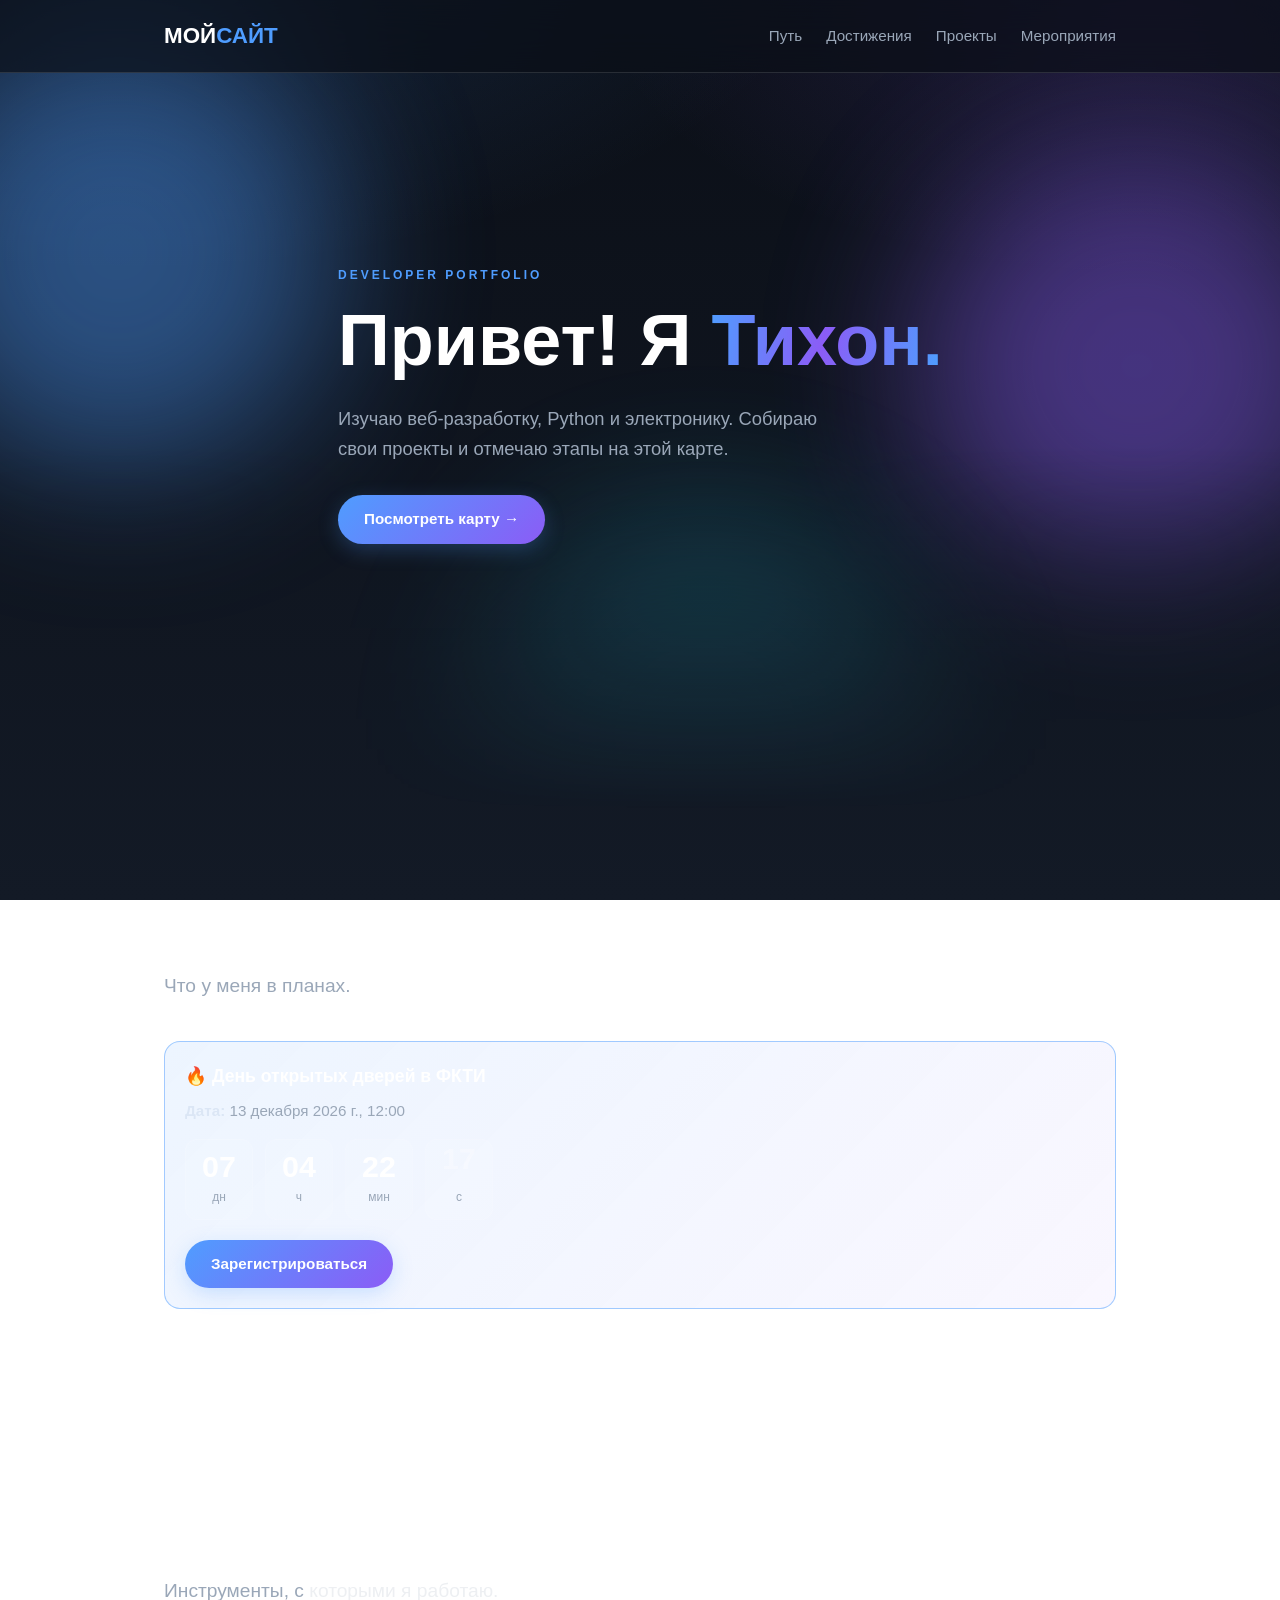
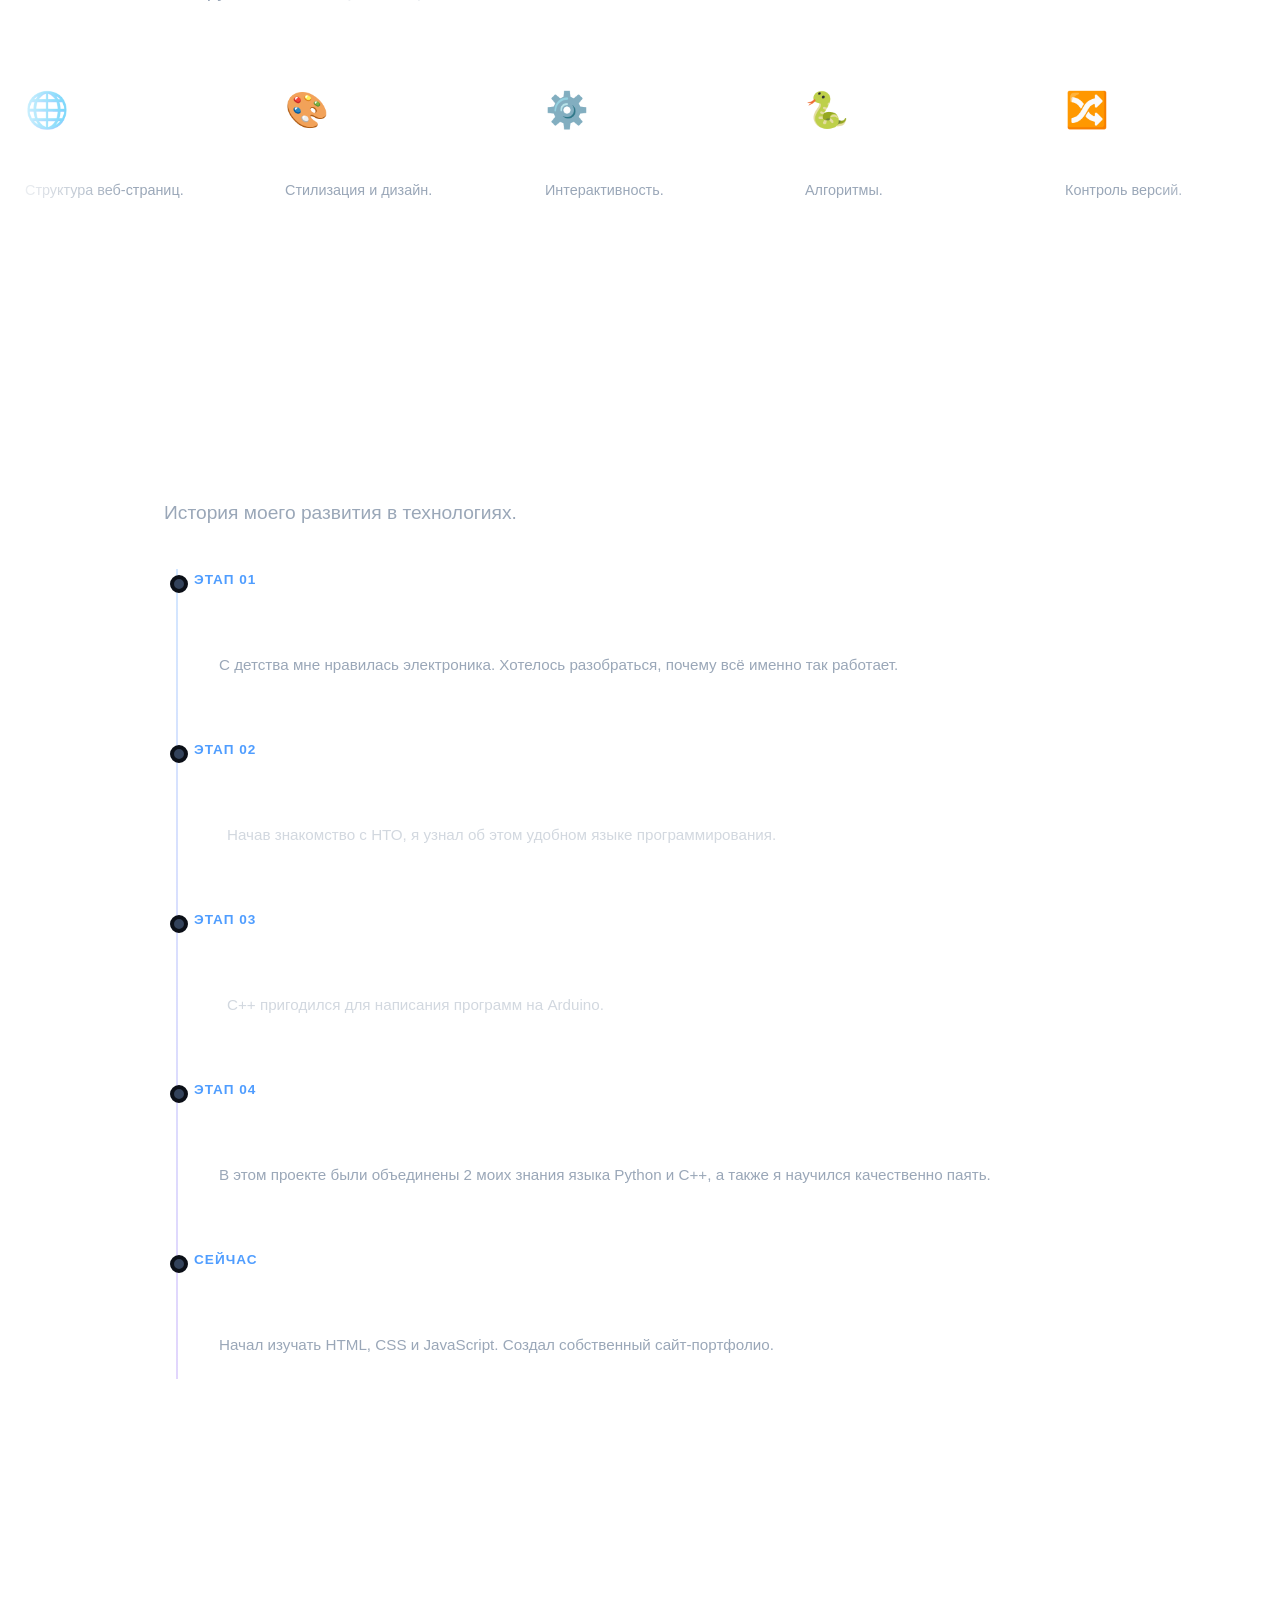
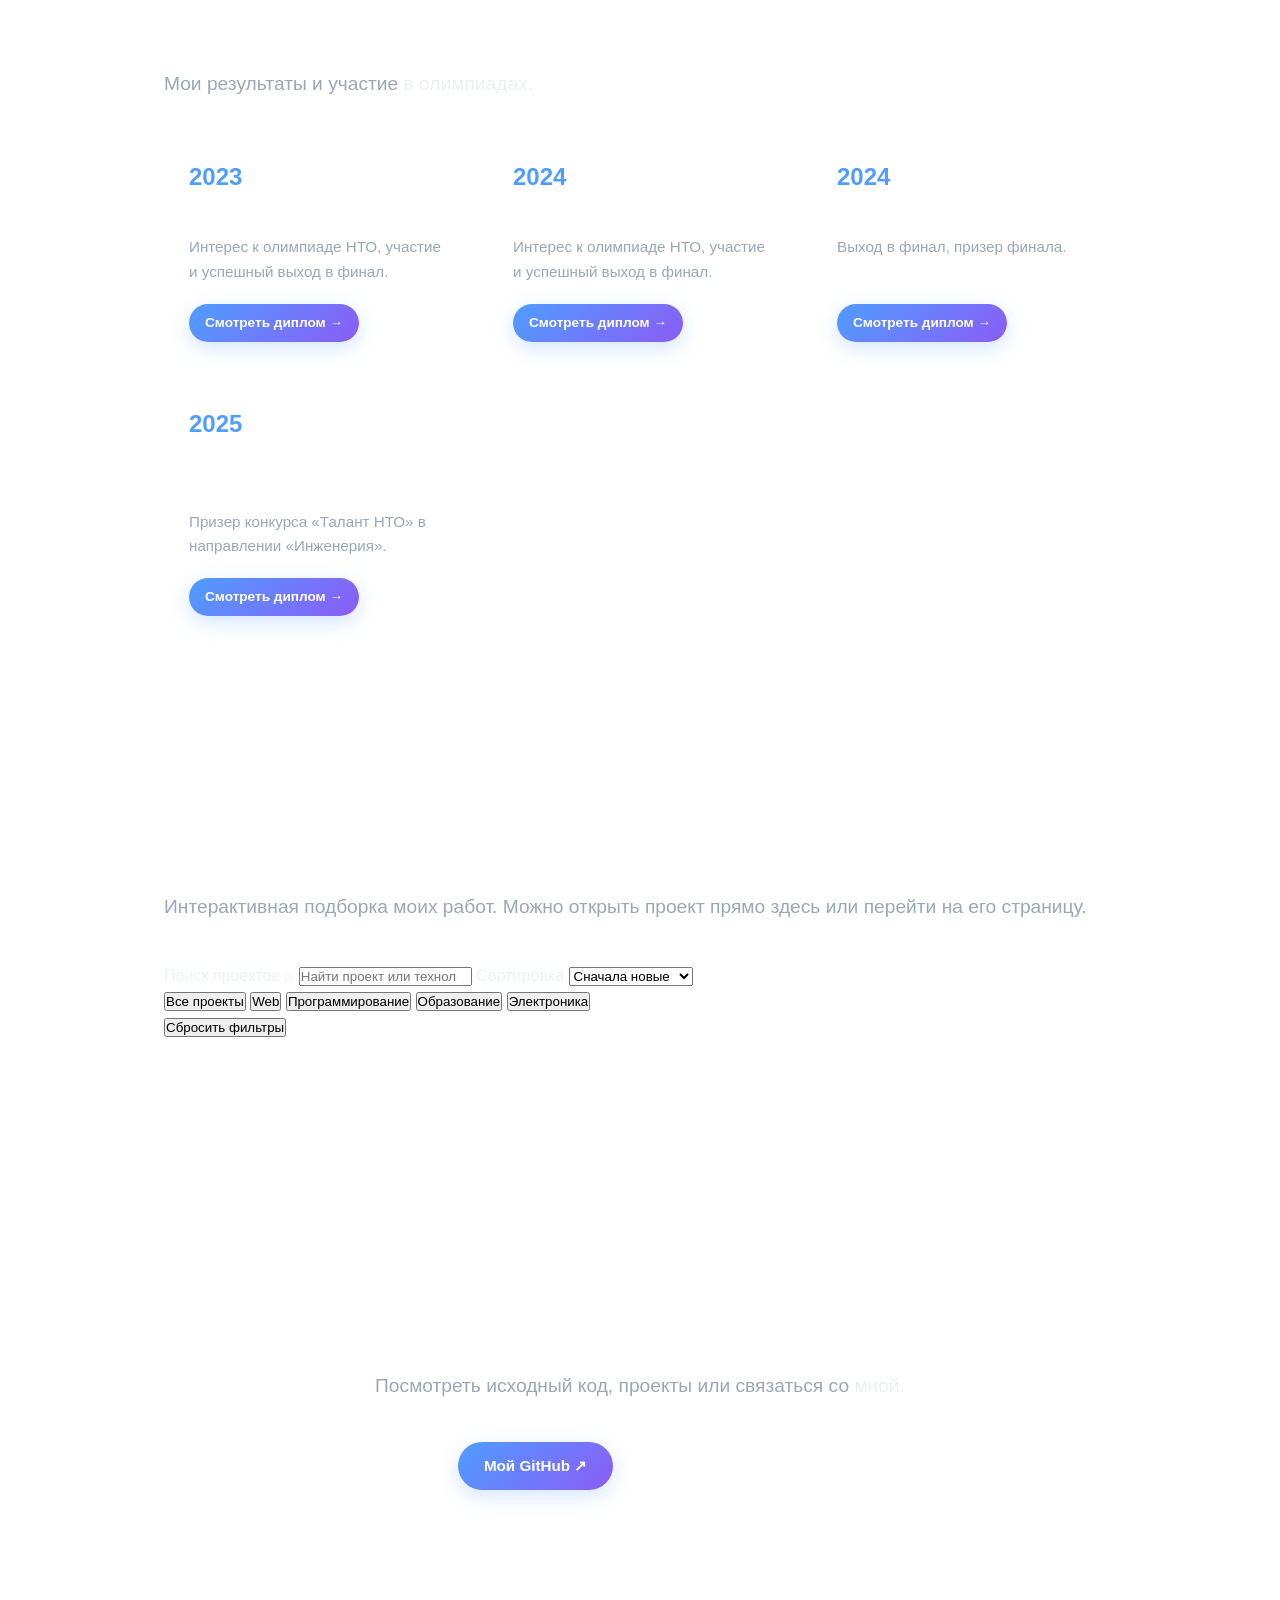
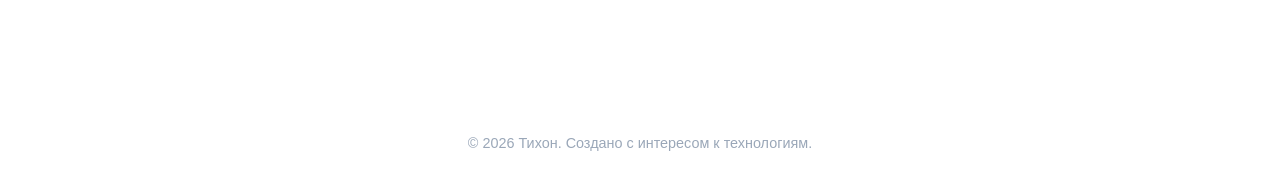
==== index.html @ a3bdc770 "Add searchable live project portfolio" ====
<!DOCTYPE html>
<html lang="ru">
<head>
  <meta charset="UTF-8">
  <meta name="viewport" content="width=device-width, initial-scale=1.0">
  <title>Тихон — Портфолио</title>
  <meta name="description" content="Изучаю веб-разработку, Python и электронику. Проекты, достижения на НТО и ближайшие события.">
  <meta name="theme-color" content="#0b0f17">
  <meta property="og:type" content="website">
  <meta property="og:locale" content="ru_RU">
  <meta property="og:title" content="Тихон — Портфолио">
  <meta property="og:description" content="Веб-разработка, Python и электроника. Проекты, достижения на НТО и ближайшие события.">
  <meta property="og:url" content="https://tihonbest.github.io/">
  <meta property="og:image" content="https://tihonbest.github.io/images/og.png">
  <meta property="og:image:width" content="1200">
  <meta property="og:image:height" content="630">
  <meta name="twitter:card" content="summary_large_image">
  <link rel="stylesheet" href="style.css">
  <link rel="stylesheet" href="fx.css">
</head>
<body>

  <div class="progress" id="progress"></div>

  <header>
    <nav>
      <div class="logo">МОЙ<span>САЙТ</span></div>
      <div class="nav-links">
        <a href="#map">Путь</a>
        <a href="#achievements">Достижения</a>
        <a href="#projects">Проекты</a>
        <a href="events.html">Мероприятия</a>
      </div>
    </nav>
  </header>

  <main>
    <!-- ГЕРОЙ -->
    <section class="hero">
      <div class="container">
        <div class="hero-content reveal">
          <div class="hero-label">Developer Portfolio</div>
          <h1>Привет! Я <span>Тихон.</span></h1>
          <p>Изучаю веб-разработку, Python и электронику. Собираю свои проекты и отмечаю этапы на этой карте.</p>
          <a href="#map" class="btn">Посмотреть карту →</a>
        </div>
      </div>
    </section>

    <!-- БЛИЖАЙШЕЕ СОБЫТИЕ (карточку и отсчёт рисуют script.js и fx.js) -->
    <section id="next-event">
      <div class="container">
        <h2 class="section-title reveal">Ближайшее событие</h2>
        <p class="section-desc reveal">Что у меня в планах.</p>
        <div id="next-event-container"></div>
      </div>
    </section>

    <section id="skills">
      <div class="container">
        <h2 class="section-title reveal">Мои технологии</h2>
        <p class="section-desc reveal">Инструменты, с которыми я работаю.</p>
      </div>

      <!-- Обертка для бегущей строки (на всю ширину экрана) -->
      <div class="marquee">
        <div class="marquee-track" id="skills-track">
          
          <!-- Первый набор карточек -->
          <div class="skill glass">
            <div class="skill-icon">🌐</div>
            <h3>HTML</h3>
            <p>Структура веб-страниц.</p>
          </div>
          <div class="skill glass">
            <div class="skill-icon">🎨</div>
            <h3>CSS</h3>
            <p>Стилизация и дизайн.</p>
          </div>
          <div class="skill glass">
            <div class="skill-icon">⚙️</div>
            <h3>JavaScript</h3>
            <p>Интерактивность.</p>
          </div>
          <div class="skill glass">
            <div class="skill-icon">🐍</div>
            <h3>Python</h3>
            <p>Алгоритмы.</p>
          </div>
          <div class="skill glass">
            <div class="skill-icon">🔀</div>
            <h3>Git</h3>
            <p>Контроль версий.</p>
          </div>
          <div class="skill glass">
            <div class="skill-icon">🐙</div>
            <h3>GitHub</h3>
            <p>Хранение проектов.</p>
          </div>
          <div class="skill glass">
            <div class="skill-icon">💻</div>
            <h3>VS Code</h3>
            <p>Среда разработки.</p>
          </div>
          <div class="skill glass">
            <div class="skill-icon">➕</div>
            <h3>С++</h3>
            <p>Микроконтроллеры.</p>
          </div>
        </div>
      </div>
    </section>

    <!-- КАРТА ПУТИ -->
    <section id="map">
      <div class="container">
        <h2 class="section-title reveal">Мой путь</h2>
        <p class="section-desc reveal">История моего развития в технологиях.</p>
        
        <div class="map reveal">
          <div class="map-item">
            <div class="map-dot"></div>
            <div class="map-date">ЭТАП 01</div>
            <div class="map-card glass">
              <h3>Первые шаги</h3>
              <p>С детства мне нравилась электроника. Хотелось разобраться, почему всё именно так работает.</p>
            </div>
          </div>

          <div class="map-item">
            <div class="map-dot"></div>
            <div class="map-date">ЭТАП 02</div>
            <div class="map-card glass">
              <h3>Изучение Python</h3>
              <p>Начав знакомство с НТО, я узнал об этом удобном языке программирования.</p>
            </div>
          </div>

          <div class="map-item">
            <div class="map-dot"></div>
            <div class="map-date">ЭТАП 03</div>
            <div class="map-card glass">
              <h3>Изучение C++</h3>
              <p>C++ пригодился для написания программ на Arduino.</p>
            </div>
          </div>

          <div class="map-item">
            <div class="map-dot"></div>
            <div class="map-date">ЭТАП 04</div>
            <div class="map-card glass">
              <h3>Создание и защита проекта "Цифровые песочные часы"</h3>
              <p>В этом проекте были объединены 2 моих знания языка Python и C++, а также я научился качественно паять.</p>
            </div>
          </div>

          <div class="map-item">
            <div class="map-dot"></div>
            <div class="map-date">СЕЙЧАС</div>
            <div class="map-card glass">
              <h3>Веб-разработка</h3>
              <p>Начал изучать HTML, CSS и JavaScript. Создал собственный сайт-портфолио.</p>
            </div>
          </div>
        </div>
      </div>
    </section>

    <!-- ДОСТИЖЕНИЯ -->
    <section id="achievements">
      <div class="container">
        <h2 class="section-title reveal">Достижения</h2>
        <p class="section-desc reveal">Мои результаты и участие в олимпиадах.</p>
        
        <div class="achievements-grid">
          
          <div class="achievement glass reveal">
            <div class="achievement-year">2023</div>
            <h3>Финал НТО</h3>
            <p>Интерес к олимпиаде НТО, участие и успешный выход в финал.</p>
            <a href="https://diploma.kruzhok.org/s3/talent-diploma-service/828c6883-40e5-4785-ac0e-67e0f7fb6890/bcf54a48-ae92-44c7-b9da-87bfb1a072ff.pdf" target="_blank" class="btn">Смотреть диплом →</a>
          </div>

          <div class="achievement glass reveal">
            <div class="achievement-year">2024</div>
            <h3>Финал НТО</h3>
            <p>Интерес к олимпиаде НТО, участие и успешный выход в финал.</p>
            <a href="https://diploma.kruzhok.org/s3/talent-diploma-service/207912ef-6c63-46c0-b9ad-2615f9b2b4b6/c035bbc4-be9c-4f96-a35c-51ac369cb706.pdf" target="_blank" class="btn">Смотреть диплом →</a>
          </div>

          <div class="achievement glass reveal">
            <div class="achievement-year">2024</div>
            <h3>Призер финала</h3>
            <p>Выход в финал, призер финала.</p>
            <a href="https://diploma.kruzhok.org/s3/talent-diploma-service/666c7465-414a-4f74-902a-39b24e71e6e0/08bd9738-e6d1-416c-babe-5efc76679fee.pdf" target="_blank" class="btn">Смотреть диплом →</a>
          </div>

          <div class="achievement glass reveal">
            <div class="achievement-year">2025</div>
            <h3>Конкурс Талант НТО Инженерия</h3>
            <p>Призер конкурса «Талант НТО» в направлении «Инженерия».</p>
            <a href="https://diploma.kruzhok.org/s3/talent-diploma-service/8d052f61-a1f5-45df-8dbd-9b9fffcd268d/34be9bd5-dc40-4397-aac5-ebffe7afd396.pdf" target="_blank" class="btn">Смотреть диплом →</a>
          </div>

        </div>
      </div>
    </section>

    <!-- ПРОЕКТЫ -->
    <section id="projects">
      <div class="container">
        <h2 class="section-title reveal">Мои проекты</h2>
        <p class="section-desc reveal">Интерактивная подборка моих работ. Можно открыть проект прямо здесь или перейти на его страницу.</p>

        <div class="project-toolbar reveal">
          <label class="project-search-wrap">
            <span class="sr-only">Поиск проектов</span>
            <span class="search-icon" aria-hidden="true">⌕</span>
            <input id="project-search" type="search" placeholder="Найти проект или технологию..." autocomplete="off">
          </label>
          <label class="project-sort-label" for="project-sort">Сортировка</label>
          <select id="project-sort" class="project-select">
            <option value="newest">Сначала новые</option>
            <option value="oldest">Сначала старые</option>
            <option value="name">По названию</option>
          </select>
        </div>

        <div class="project-filters reveal" id="project-filters" aria-label="Фильтр по категориям">
          <button class="filter-chip active" type="button" data-category="all" aria-pressed="true">Все проекты</button>
          <button class="filter-chip" type="button" data-category="web" aria-pressed="false">Web</button>
          <button class="filter-chip" type="button" data-category="programming" aria-pressed="false">Программирование</button>
          <button class="filter-chip" type="button" data-category="education" aria-pressed="false">Образование</button>
          <button class="filter-chip" type="button" data-category="electronics" aria-pressed="false">Электроника</button>
        </div>

        <div class="project-meta">
          <span id="project-count" aria-live="polite"></span>
          <button id="project-reset" class="project-reset" type="button">Сбросить фильтры</button>
        </div>

        <div class="projects" id="projects-grid" aria-live="polite"></div>
        <p class="project-empty" id="projects-empty" hidden>По этому запросу ничего не найдено. Попробуй изменить поиск или фильтры.</p>
      </div>
    </section>

<!-- ПЛАШКА-ТРАНСФОРМЕР -->
    <section id="contact-plate">
      <div class="container reveal">
        
        <div class="contact-box glass" id="myContactCard">
          
          <!-- ЗАКРЫТОЕ СОСТОЯНИЕ (видно по умолчанию) -->
          <div class="contact-closed">
            <h2 class="section-title">На связи</h2>
            <p class="section-desc">Посмотреть исходный код, проекты или связаться со мной.</p>
            <div class="buttons-row">
              <a href="https://github.com/tihonbest" target="_blank" class="btn" onclick="event.stopPropagation();">Мой GitHub ↗</a>
              <button class="btn secondary" onclick="event.stopPropagation(); document.getElementById('myContactCard').classList.add('is-open');">Открыть контакты</button>
            </div>
          </div>

          <!-- ОТКРЫТОЕ СОСТОЯНИЕ (появляется при клике) -->
          <div class="contact-open">
            <button class="close-btn" onclick="event.stopPropagation(); document.getElementById('myContactCard').classList.remove('is-open');">✕</button>
            
            <div class="contact-flex">
              <!-- Фото (замени images/avatar.jpg на свой путь) -->
              <img src="images/photo.jpg" alt="Тихон Сергеевич" class="avatar">
              
              <div class="contact-info">
                <h2>Тихон Сергеевич</h2>
                <p></p>
                
                <div class="contact-links">
                  <a href="https://github.com/tihonbest" target="_blank" class="contact-link">🐙 GitHub</a>
                  <a href="mailto:tihon848@icloud.com" class="contact-link">✉️ Email</a>
                </div>
              </div>
            </div>
          </div>

        </div>
      </div>
    </section>

  </main>

  <footer>
    © 2026 Тихон. Создано с интересом к технологиям.
  </footer>

  <script src="data.js"></script>
  <script src="projects.js"></script>
  <script src="script.js"></script>
  <script src="fx.js"></script>
</body>
</html>
---- style.css ----
/* =========================
   1. ОСНОВНЫЕ НАСТРОЙКИ
========================= */
:root {
  --bg-1: #0b0f17;
  --bg-2: #131a26;
  --glass: rgba(255, 255, 255, 0.06);
  --glass-strong: rgba(255, 255, 255, 0.1);
  --border: rgba(255, 255, 255, 0.12);
  --text: #eef2f7;
  --muted: #9aa7b8;
  --accent: #4f9dff;
  --accent-2: #8b5cf6;
}

* { margin: 0; padding: 0; box-sizing: border-box; }
html { scroll-behavior: smooth; }

body {
  font-family: -apple-system, "Segoe UI", Roboto, Arial, sans-serif;
  background: 
    radial-gradient(1200px 600px at 10% -10%, rgba(79, 157, 255, 0.18), transparent 60%),
    radial-gradient(1000px 500px at 90% 0%, rgba(139, 92, 246, 0.16), transparent 55%),
    linear-gradient(180deg, var(--bg-1), var(--bg-2));
  background-attachment: fixed;
  color: var(--text);
  line-height: 1.6;
  overflow-x: hidden; /* Важно, чтобы бегущая строка не создавала горизонтальный скролл */
}

a { color: inherit; text-decoration: none; }
.container { max-width: 1000px; margin: auto; padding: 0 24px; }
section { padding: 90px 0; }

/* Стекло */
.glass {
  background: var(--glass);
  backdrop-filter: blur(18px) saturate(140%);
  -webkit-backdrop-filter: blur(18px) saturate(140%);
  border: 1px solid var(--border);
  border-radius: 16px;
}

/* Заголовки секций */
.section-title { font-size: 1.3rem; color: var(--muted); font-weight: 600; text-transform: uppercase; letter-spacing: 2px; margin-bottom: 12px; }
.section-desc { color: var(--muted); margin-bottom: 40px; font-size: 1.05rem; }

/* Кнопки */
.btn {
  display: inline-block;
  background: linear-gradient(135deg, var(--accent), var(--accent-2));
  color: #fff; padding: 12px 26px; border-radius: 999px;
  font-weight: 600; font-size: 0.95rem;
  transition: transform 0.2s, box-shadow 0.2s;
  box-shadow: 0 6px 20px rgba(79, 157, 255, 0.25);
}
.btn:hover { transform: translateY(-3px); box-shadow: 0 10px 28px rgba(139, 92, 246, 0.35); }
.btn.secondary { background: var(--glass); border: 1px solid var(--border); box-shadow: none; }

/* Навигация и Шапка */
header {
  position: fixed; top: 0; width: 100%; z-index: 100;
  background: rgba(11, 15, 23, 0.7);
  backdrop-filter: blur(20px);
  border-bottom: 1px solid var(--border);
}
nav {
  max-width: 1000px; margin: auto; padding: 18px 24px;
  display: flex; justify-content: space-between; align-items: center;
}
.logo { font-size: 1.4rem; font-weight: bold; color: #fff; }
.logo span { color: var(--accent); }
.nav-links { display: flex; gap: 24px; font-size: 0.95rem; }
.nav-links a { color: var(--muted); transition: 0.3s; }
.nav-links a:hover { color: var(--accent); }

/* Прогресс-бар */
.progress { position: fixed; top: 0; left: 0; height: 3px; background: linear-gradient(90deg, var(--accent), var(--accent-2)); width: 0%; z-index: 200; }

/* Подвал */
footer { text-align: center; padding: 30px; color: var(--muted); border-top: 1px solid var(--border); font-size: 0.9rem; margin-top: 40px; }

/* Анимация появления */
.reveal { opacity: 0; transform: translateY(30px); transition: opacity 0.7s ease, transform 0.7s ease; }
.reveal.visible { opacity: 1; transform: translateY(0); }

/* =========================
   2. СТИЛИ ГЛАВНОЙ СТРАНИЦЫ
========================= */
.hero { min-height: 90vh; display: flex; align-items: center; position: relative; }
.hero-content { max-width: 650px; }
.hero-label { color: var(--accent); letter-spacing: 3px; font-size: 12px; text-transform: uppercase; font-weight: 600; margin-bottom: 16px; }
.hero h1 { font-size: clamp(2.5rem, 6vw, 4.5rem); line-height: 1.1; margin-bottom: 24px; color: #fff; }
.hero h1 span { background: linear-gradient(135deg, var(--accent), var(--accent-2)); -webkit-background-clip: text; -webkit-text-fill-color: transparent; }
.hero p { color: var(--muted); font-size: 1.15rem; max-width: 500px; margin-bottom: 32px; }

/* Карта пути */
.map { position: relative; padding-left: 30px; }
.map::before { content: ""; position: absolute; left: 12px; top: 0; bottom: 0; width: 2px; background: linear-gradient(var(--accent), var(--accent-2)); }
.map-item { position: relative; margin-bottom: 40px; }
.map-dot { position: absolute; left: -24px; top: 6px; width: 18px; height: 18px; border-radius: 50%; background: var(--accent); border: 4px solid var(--bg-1); box-shadow: 0 0 15px var(--accent); }
.map-date { color: var(--accent); font-size: 0.85rem; font-weight: 700; letter-spacing: 1px; margin-bottom: 6px; }
.map-card { padding: 20px 24px; }
.map-card h3 { color: #fff; margin-bottom: 6px; }
.map-card p { color: var(--muted); font-size: 0.95rem; }

/* =========================
   3. ТЕХНОЛОГИИ (БЕГУЩАЯ СТРОКА)
========================= */
.marquee {
  width: 100%;
  overflow: hidden;
  position: relative;
  padding: 20px 0;
  /* Плавное затухание по краям */
  mask-image: linear-gradient(to right, transparent, black 10%, black 90%, transparent);
  -webkit-mask-image: linear-gradient(to right, transparent, black 10%, black 90%, transparent);
}

.marquee-track {
  display: flex;
  width: max-content;
  will-change: transform;
  backface-visibility: hidden;
}

/* Новая анимация, которая двигает строку ровно на ширину одного набора */
@keyframes scrollMarquee {
  from { transform: translateX(0); }
  to   { transform: translateX(var(--scroll-width)); }
}

/* Карточка технологии */
.skill {
  width: 240px;
  flex-shrink: 0;
  padding: 24px;
  margin-right: 20px;
  transition: transform 0.3s, border-color 0.3s, box-shadow 0.3s;
  display: flex;
  flex-direction: column;
}

.skill:hover {
  transform: translateY(-5px);
  border-color: rgba(79, 157, 255, 0.5);
  box-shadow: 0 10px 30px rgba(79, 157, 255, 0.1);
}

.skill-icon {
  font-size: 2.2rem;
  margin-bottom: 16px;
  line-height: 1;
}

.skill h3 {
  color: #fff;
  font-size: 1.1rem;
  margin-bottom: 8px;
}

.skill p {
  color: var(--muted);
  font-size: 0.9rem;
}

/* =========================
   4. СТИЛИ ПРОЕКТОВ
========================= */
.projects { display: grid; grid-template-columns: repeat(auto-fit, minmax(300px, 1fr)); gap: 24px; }
.project { display: flex; flex-direction: column; padding: 24px; transition: 0.3s; }
.project:hover { transform: translateY(-5px); border-color: rgba(79, 157, 255, 0.4); }
.project-image { width: 100%; height: 180px; border-radius: 10px; overflow: hidden; margin-bottom: 16px; background: #0b0f17; border: 1px solid var(--border); }
.project-image img { width: 100%; height: 100%; object-fit: cover; object-position: top; }
.project h3 { color: #fff; margin-bottom: 8px; font-size: 1.2rem; }
.project p { color: var(--muted); font-size: 0.95rem; flex-grow: 1; margin-bottom: 16px; }
.tags { display: flex; gap: 8px; flex-wrap: wrap; margin-bottom: 16px; }
.tag { background: rgba(79, 157, 255, 0.15); color: var(--accent); padding: 4px 10px; border-radius: 20px; font-size: 0.75rem; font-weight: 600; }
.project .btn { align-self: flex-start; padding: 8px 18px; font-size: 0.85rem; }

/* =========================
   5. СТИЛИ МЕРОПРИЯТИЙ
========================= */
.event { padding: 20px; margin-bottom: 16px; transition: 0.3s; }
.event:hover { transform: translateY(-2px); border-color: rgba(79, 157, 255, 0.4); }
.event h3 { color: #fff; margin-bottom: 8px; font-size: 1.1rem; }
.event p { color: var(--muted); font-size: 0.95rem; margin-bottom: 12px; }
.event strong { color: #dbe6f5; }
.event.next { 
  border-color: rgba(79, 157, 255, 0.5); 
  background: linear-gradient(135deg, rgba(79, 157, 255, 0.1), rgba(139, 92, 246, 0.05)); 
  animation: softGlow 3s ease-in-out infinite;
}
.event.next { border-color: rgba(79, 157, 255, 0.5); background: linear-gradient(135deg, rgba(79, 157, 255, 0.1), rgba(139, 92, 246, 0.05)); }
.event.next h3::before { content: "🔥 "; }
.event.past { opacity: 0.4; filter: grayscale(1); }
.event.past a { pointer-events: none; }

/* =========================
   АНИМАЦИЯ БЛИЖАЙШЕГО СОБЫТИЯ
========================= */
@keyframes softGlow {
  0%, 100% {
    box-shadow: 0 0 0px rgba(79, 157, 255, 0);
    border-color: rgba(79, 157, 255, 0.3);
  }
  50% {
    box-shadow: 0 0 20px rgba(79, 157, 255, 0.3);
    border-color: rgba(79, 157, 255, 0.8);
  }
}

/* =========================
   6. СТИЛИ ДОСТИЖЕНИЙ
========================= */
.achievements-grid {
  display: grid;
  grid-template-columns: repeat(auto-fit, minmax(250px, 1fr));
  gap: 20px;
}

.achievement {
  padding: 24px;
  display: flex;
  flex-direction: column;
}

.achievement-year {
  color: var(--accent);
  font-size: 1.5rem;
  font-weight: 800;
  margin-bottom: 8px;
  line-height: 1;
}

.achievement h3 {
  color: #fff;
  margin-bottom: 10px;
  font-size: 1.1rem;
}

.achievement p {
  color: var(--muted);
  font-size: 0.95rem;
  flex-grow: 1;
  margin-bottom: 20px;
}

.achievement .btn {
  align-self: flex-start;
  padding: 8px 16px;
  font-size: 0.85rem;
}

/* =========================
   7. АДАПТИВНОСТЬ
========================= */
@media (max-width: 700px) {
  .nav-links { display: none; }
  section { padding: 60px 0; }
  .hero h1 { font-size: 2.2rem; }
  .map { padding-left: 24px; }
  .map::before { left: 8px; }
  .map-dot { left: -20px; }
  .project-image { height: 140px; }
  
  /* Уменьшаем карточки технологий на мобилках */
  .skill {
    width: 200px;
    padding: 20px;
  }
}
/* =========================
   8. ПЛАШКА-ТРАНСФОРМЕР
========================= */
.contact-box {
  margin: 40px auto;
  padding: 40px 30px;
  border-radius: 20px;
  cursor: pointer;
  transition: all 0.5s cubic-bezier(0.4, 0, 0.2, 1);
  text-align: center;
  position: relative;
  max-width: 700px;
}

.contact-box:hover {
  border-color: rgba(79, 157, 255, 0.4);
  box-shadow: 0 10px 30px rgba(79, 157, 255, 0.1);
}

/* Строка с кнопками */
.buttons-row {
  display: flex;
  justify-content: center;
  gap: 15px;
  margin-top: 25px;
  flex-wrap: wrap;
}

/* Закрытое состояние */
.contact-closed {
  opacity: 1;
  transition: opacity 0.3s;
}

/* Открытое состояние (скрыто по умолчанию) */
.contact-open {
  display: none; /* Скрываем, чтобы не занимало место */
  opacity: 0;
  transition: opacity 0.5s;
}

/* Кнопка закрытия (крестик) */
.close-btn {
  position: absolute;
  top: 20px;
  right: 25px;
  background: none;
  border: none;
  color: var(--muted);
  font-size: 1.5rem;
  cursor: pointer;
  transition: color 0.2s;
}
.close-btn:hover { color: #fff; }

/* Контент визитки */
.contact-flex {
  display: flex;
  gap: 30px;
  align-items: center;
  text-align: left;
  margin-top: 10px;
}

.avatar {
  width: 120px;
  height: 120px;
  border-radius: 50%;
  object-fit: cover;
  border: 3px solid rgba(79, 157, 255, 0.6);
  box-shadow: 0 8px 30px rgba(79, 157, 255, 0.3);
  flex-shrink: 0;
}

.contact-info h2 {
  color: #fff;
  font-size: 1.8rem;
  margin-bottom: 8px;
  line-height: 1.2;
}

.contact-info p {
  color: var(--muted);
  margin-bottom: 20px;
}

.contact-links {
  display: flex;
  gap: 12px;
  flex-wrap: wrap;
}

.contact-link {
  display: inline-flex;
  align-items: center;
  gap: 6px;
  background: rgba(79, 157, 255, 0.15);
  color: var(--accent);
  padding: 8px 16px;
  border-radius: 99px;
  font-size: 0.9rem;
  font-weight: 600;
  transition: background 0.2s, transform 0.2s;
}

.contact-link:hover {
  background: var(--accent);
  color: #fff;
  transform: translateY(-2px);
}

/* =========================
   СОСТОЯНИЕ "РАСКРЫТО" (JS добавляет класс is-open)
========================= */
.contact-box.is-open {
  cursor: default; /* Меняем курсор, чтобы было понятно, что плашка открыта */
  text-align: left;
  padding: 40px;
}

/* Скрываем закрытый блок */
.contact-box.is-open .contact-closed {
  display: none;
}

/* Показываем открытый блок */
.contact-box.is-open .contact-open {
  display: block;
  opacity: 1;
}

/* =========================
   АДАПТИВНОСТЬ ДЛЯ ПЛАШКИ
========================= */
@media (max-width: 600px) {
  .contact-flex {
    flex-direction: column;
    text-align: center;
    gap: 20px;
  }
  .contact-info h2 {
    font-size: 1.5rem;
  }
  .contact-links {
    justify-content: center;
  }
  .contact-box.is-open {
    padding: 30px 20px;
  }
}

/* AI Events */
.ai-section-title { margin-top: 72px; color: #b9a4ff; }
.ai-event { position: relative; }
.ai-event.ai-top { border-color: rgba(139, 92, 246, 0.65); }
.ai-event.ai-top::before { content: "ВЫСОКИЙ ПРИОРИТЕТ"; display: inline-block; margin-bottom: 12px; padding: 4px 10px; border-radius: 999px; background: rgba(139, 92, 246, 0.18); color: #c4b5fd; font-size: 0.72rem; font-weight: 700; letter-spacing: 0.06em; }
.ai-updated { display: inline-block; margin-top: 8px; font-size: 0.82rem; opacity: 0.8; }
---- fx.css ----
/* fx.css — подключать ПОСЛЕ style.css */

/* Плавный переход между страницами (index <-> events) */
@view-transition { navigation: auto; }

/* ---------- Крупные заголовки, как на apple.com ---------- */
.section-title {
  font-size: clamp(2rem, 5.5vw, 3.4rem);
  line-height: 1.08;
  letter-spacing: -0.03em;
  text-transform: none;
  color: #fff;
  font-weight: 700;
}
.section-desc { font-size: 1.2rem; }

/* ---------- Шапка ---------- */
nav { transition: padding 0.3s; }
header { transition: background 0.3s; }
header.is-scrolled { background: rgba(11, 15, 23, 0.88); }
header.is-scrolled nav { padding-top: 12px; padding-bottom: 12px; }
.nav-links a.active { color: #fff; }

/* ---------- Герой: появляется при загрузке, растворяется при скролле ---------- */
@keyframes heroIn {
  from { opacity: 0; transform: translateY(28px) scale(0.98); filter: blur(8px); }
}
.hero-content {
  transform-origin: 20% 50%;
  will-change: transform, opacity, filter;
  opacity: calc(1 - var(--hp, 0) * 1.1);
  transform: translateY(calc(var(--hp, 0) * -60px)) scale(calc(1 - var(--hp, 0) * 0.08));
  filter: blur(calc(var(--hp, 0) * 10px));
  animation: heroIn 1s cubic-bezier(0.2, 0.7, 0.2, 1) backwards;
}

/* ---------- Текст, который "проявляется" по словам ---------- */
.scrub .w { opacity: 0.18; transition: opacity 0.25s; }
.scrub .w.on { opacity: 1; }

/* ---------- Карта пути: линия рисуется, точки загораются ---------- */
.map::before { opacity: 0.25; }
.map::after {
  content: "";
  position: absolute;
  left: 12px;
  top: 0;
  width: 2px;
  height: calc(var(--fill, 0) * 100%);
  background: var(--accent);
  box-shadow: 0 0 12px var(--accent);
}
.map-dot {
  background: #33425a;
  box-shadow: none;
  transition: transform 0.4s, background 0.4s, box-shadow 0.4s;
}
.map-item.passed .map-dot {
  background: var(--accent);
  box-shadow: 0 0 15px var(--accent);
  transform: scale(1.15);
}
.map-card { transition: opacity 0.5s, transform 0.5s; }
.map-item:not(.passed) .map-card { opacity: 0.45; transform: translateX(8px); }

/* ---------- Параллакс скриншотов проектов ---------- */
.project-image img {
  transform: translateY(calc(var(--py, 0) * 1px)) scale(1.18);
  will-change: transform;
}

/* ---------- Подсветка стекла под курсором ---------- */
.glass:not(.next):hover {
  background-image: radial-gradient(360px circle at var(--mx, 50%) var(--my, 50%), rgba(79, 157, 255, 0.14), transparent 70%);
}

/* ---------- Телефон: меню внизу, как док ---------- */
@media (max-width: 700px) {
  header {
    backdrop-filter: none;
    -webkit-backdrop-filter: none;
    background: rgba(11, 15, 23, 0.9);
  }
  .nav-links {
    display: flex;
    position: fixed;
    left: 50%;
    bottom: max(14px, env(safe-area-inset-bottom));
    transform: translateX(-50%);
    gap: 16px;
    padding: 12px 20px;
    border-radius: 999px;
    font-size: 0.85rem;
    white-space: nowrap;
    background: rgba(19, 26, 38, 0.78);
    backdrop-filter: blur(20px) saturate(160%);
    -webkit-backdrop-filter: blur(20px) saturate(160%);
    border: 1px solid var(--border);
    z-index: 150;
  }
  footer { padding-bottom: 96px; }
  .map::after { left: 8px; }
}

/* ---------- Уважаем "уменьшить движение" ---------- */
@media (prefers-reduced-motion: reduce) {
  .hero-content { animation: none; }
}

/* ===== Ещё показухи ===== */

/* Северное сияние за героем */
.aurora {
  position: absolute; inset: 0; z-index: 0; overflow: hidden; pointer-events: none;
  opacity: calc(1 - var(--hp, 0));
  -webkit-mask-image: linear-gradient(#000 55%, transparent);
  mask-image: linear-gradient(#000 55%, transparent);
}
.hero .container { position: relative; z-index: 1; }
.blob {
  position: absolute; width: 440px; height: 440px; border-radius: 50%;
  filter: blur(80px); opacity: 0.45; will-change: transform;
  translate: calc(var(--ax, 0) * var(--k) * 50px) calc(var(--ay, 0) * var(--k) * 40px);
  transition: translate 0.6s ease-out;
  animation: drift 16s ease-in-out infinite alternate;
}
.b1 { --k: 1;    left: -8%;  top: 4%;      background: var(--accent); }
.b2 { --k: -1.4; right: -6%; top: 18%;     background: var(--accent-2); animation-duration: 21s; }
.b3 { --k: 0.6;  left: 38%;  bottom: -18%; background: #22d3ee; opacity: 0.28; animation-duration: 26s; }
@keyframes drift { to { transform: translate(60px, -40px) scale(1.15); } }

/* Переливающееся имя */
@keyframes shine { to { background-position: 100% 0; } }
.hero h1 span {
  background-image: linear-gradient(100deg, var(--accent), var(--accent-2), var(--accent), var(--accent-2), var(--accent));
  background-size: 200% 100%;
  animation: shine 6s linear infinite;
}

/* Свечение за курсором */
.cursor-glow {
  position: fixed; left: 0; top: 0; width: 500px; height: 500px; border-radius: 50%;
  pointer-events: none; z-index: 1; opacity: 0; transition: opacity 0.6s;
  background: radial-gradient(circle, rgba(79, 157, 255, 0.13), transparent 65%);
}
.cursor-glow.on { opacity: 1; }

/* Наклон карточек и магнитные кнопки */
.projects, .achievements-grid { perspective: 1000px; }
.project, .achievement {
  transition: opacity 0.7s ease, transform 0.5s ease, rotate 0.25s ease-out, border-color 0.3s, box-shadow 0.3s;
}
.btn { transition: transform 0.2s, box-shadow 0.2s, translate 0.25s ease-out; }

@media (max-width: 700px) {
  .blob { width: 280px; height: 280px; filter: blur(60px); }
}
@media (prefers-reduced-motion: reduce) {
  .blob, .hero h1 span { animation: none; }
}

/* ===== Обратный отсчёт ===== */
.countdown { display: flex; gap: 12px; margin: 16px 0 20px; }
.cd-cell {
  min-width: 68px; padding: 10px 12px; text-align: center;
  border-radius: 12px; background: rgba(255, 255, 255, 0.06); border: 1px solid var(--border);
}
.cd-num { display: block; font-size: 1.9rem; font-weight: 700; line-height: 1.1; color: #fff; font-variant-numeric: tabular-nums; }
.cd-label { font-size: 0.75rem; color: var(--muted); }
.cd-done { color: var(--muted); }
@media (max-width: 700px) {
  .countdown { gap: 8px; }
  .cd-cell { min-width: 0; flex: 1; padding: 10px 6px; }
  .cd-num { font-size: 1.6rem; }
}

/* ===== Дипломы ===== */
.diploma-thumb {
  display: block; width: 100%; aspect-ratio: 4 / 3; margin-bottom: 16px; padding: 0;
  border: 1px solid var(--border); border-radius: 10px; overflow: hidden;
  background: #0b0f17; cursor: zoom-in;
}
.diploma-thumb img {
  display: block; width: 100%; height: 100%; object-fit: cover; object-position: top;
  transition: transform 0.5s cubic-bezier(0.2, 0.8, 0.2, 1);
}
.diploma-thumb:hover img { transform: scale(1.05); }
.diploma-thumb:focus-visible, .lb-close:focus-visible { outline: 2px solid var(--accent); outline-offset: 3px; }

.lightbox {
  position: fixed; inset: 0; z-index: 300; display: grid; place-items: center;
  background: rgba(5, 8, 14, 0.82);
  backdrop-filter: blur(14px); -webkit-backdrop-filter: blur(14px);
  opacity: 0; visibility: hidden; transition: opacity 0.3s, visibility 0s 0.3s;
}
.lightbox.open { opacity: 1; visibility: visible; transition: opacity 0.3s; }
.lightbox > img {
  max-width: min(92vw, 900px); max-height: 76vh; object-fit: contain;
  border-radius: 12px; box-shadow: 0 30px 80px rgba(0, 0, 0, 0.6); cursor: zoom-out;
}
.lb-bar { position: absolute; bottom: max(22px, env(safe-area-inset-bottom)); left: 50%; translate: -50% 0; }
.lb-close {
  position: absolute; top: max(16px, env(safe-area-inset-top)); right: 20px;
  width: 44px; height: 44px; border-radius: 50%; cursor: pointer;
  background: var(--glass-strong); border: 1px solid var(--border); color: #fff; font-size: 1.1rem;
}
@media (prefers-reduced-motion: reduce) {
  .diploma-thumb:hover img { transform: none; }
}
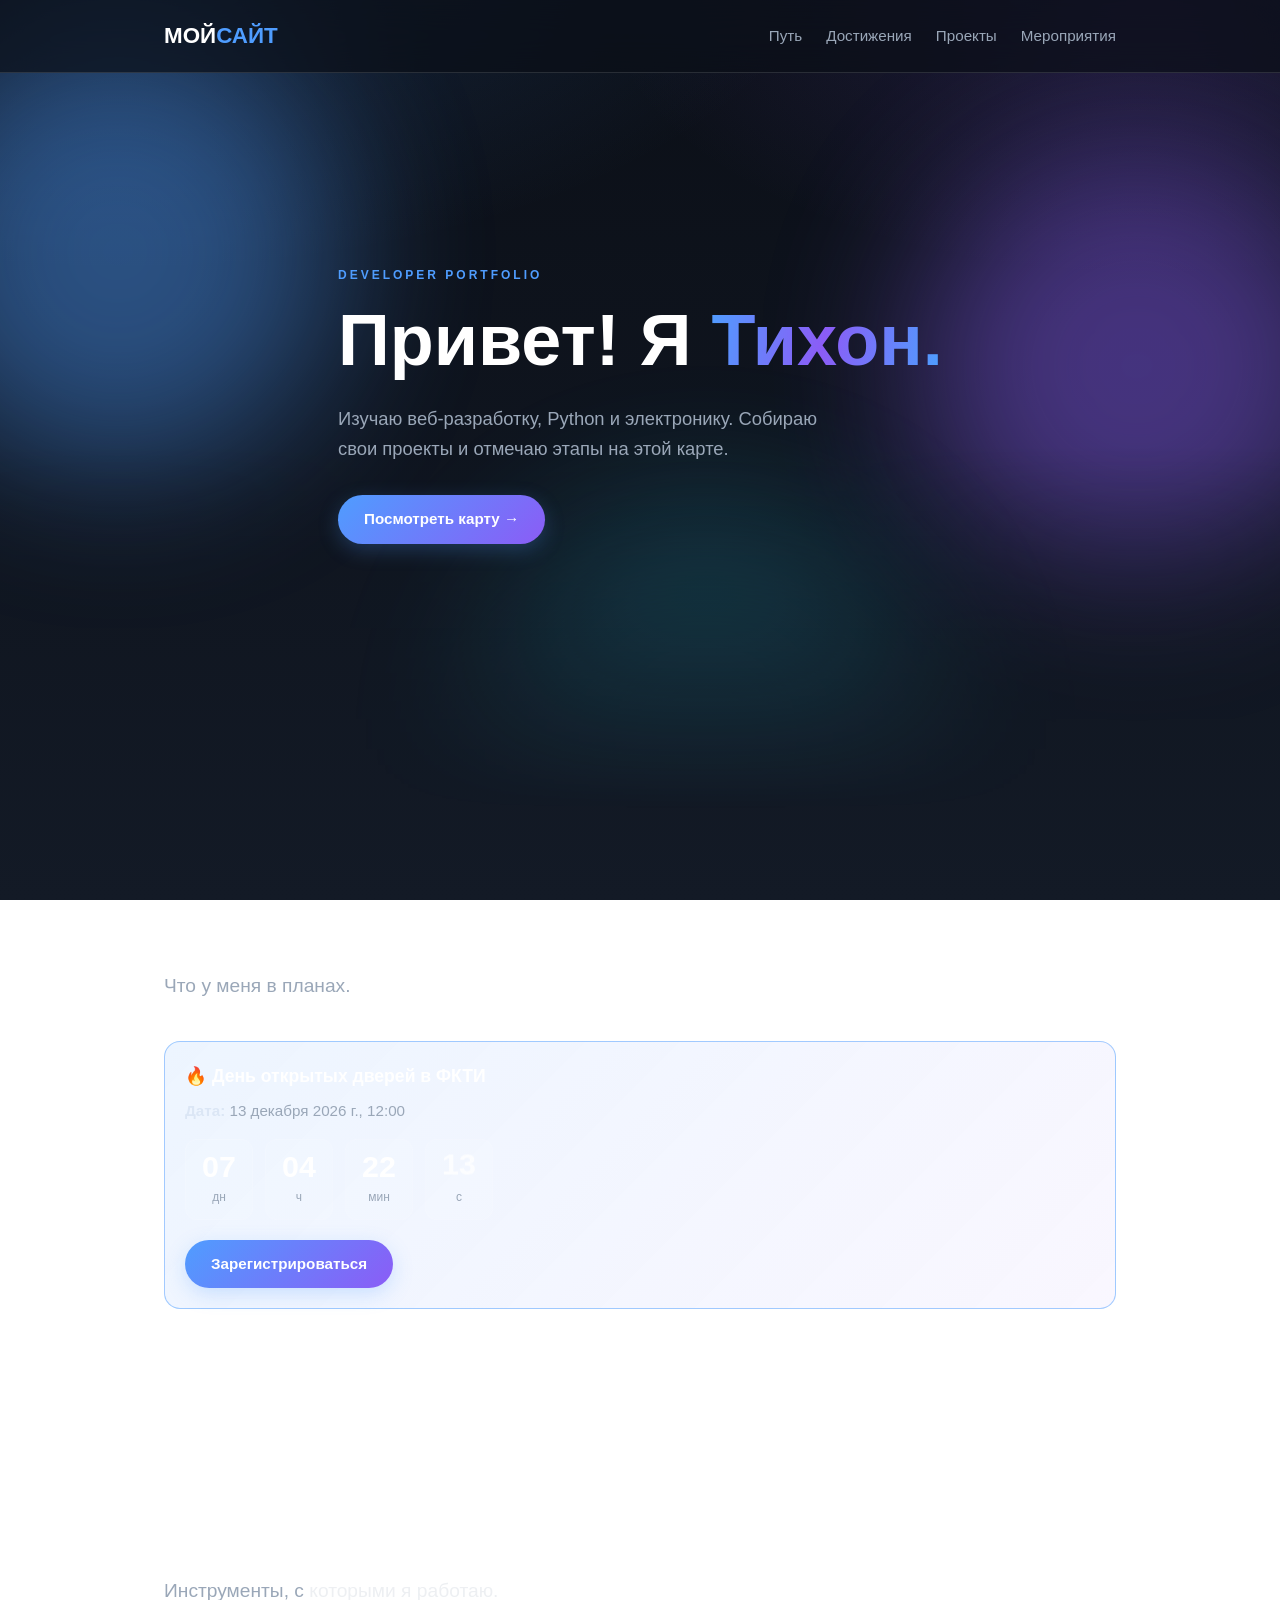
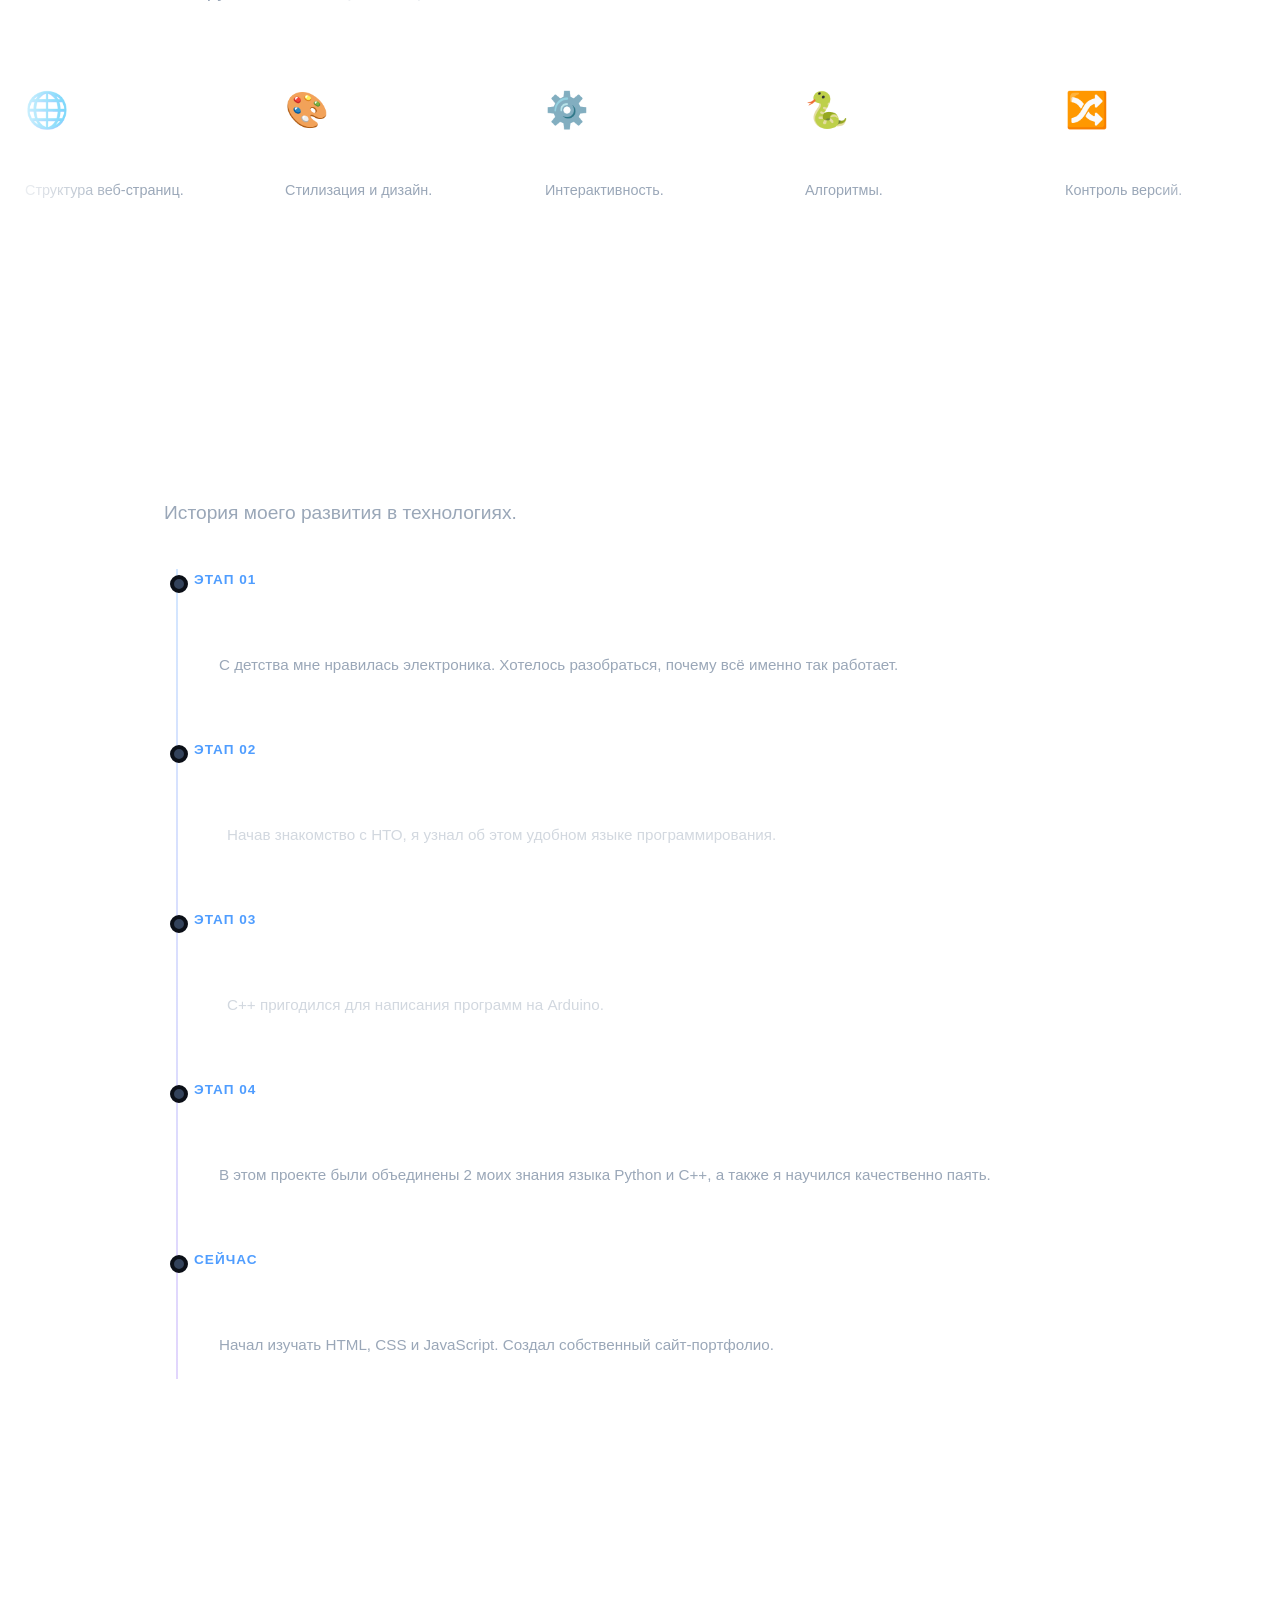
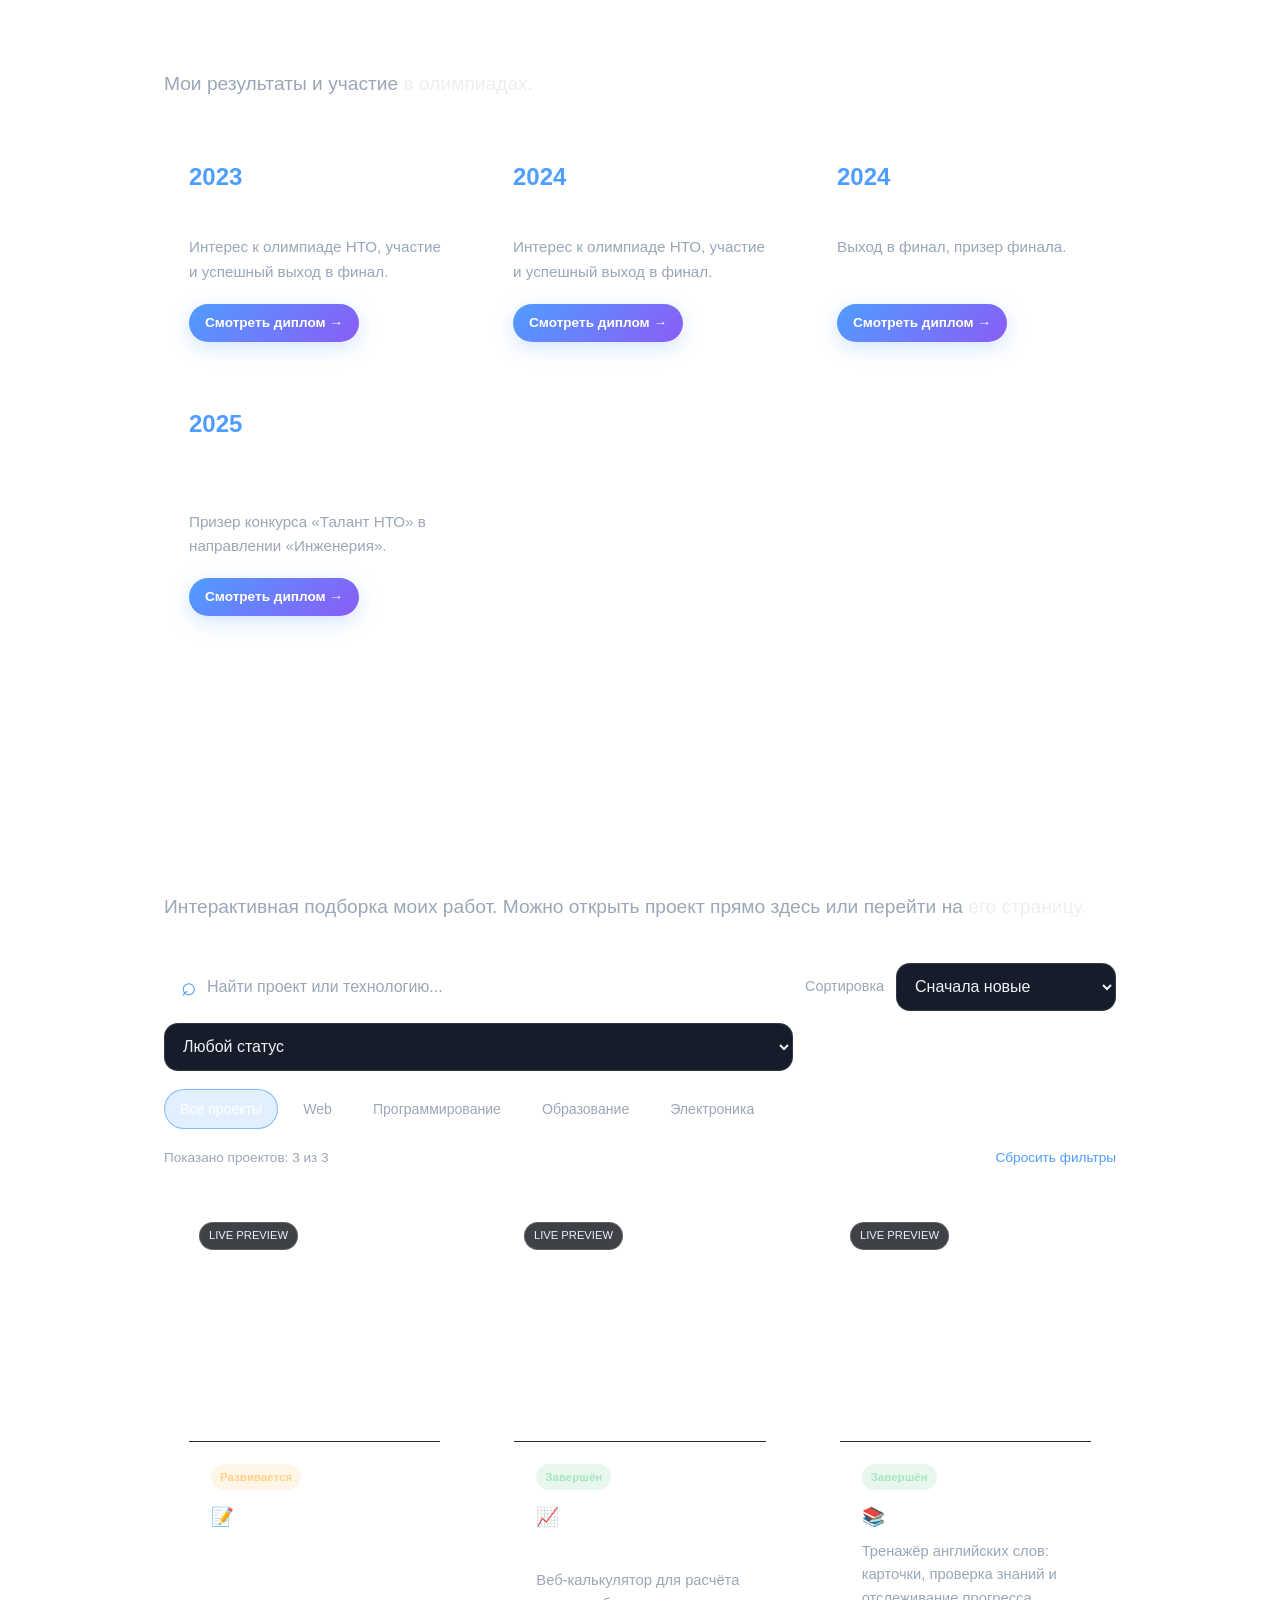
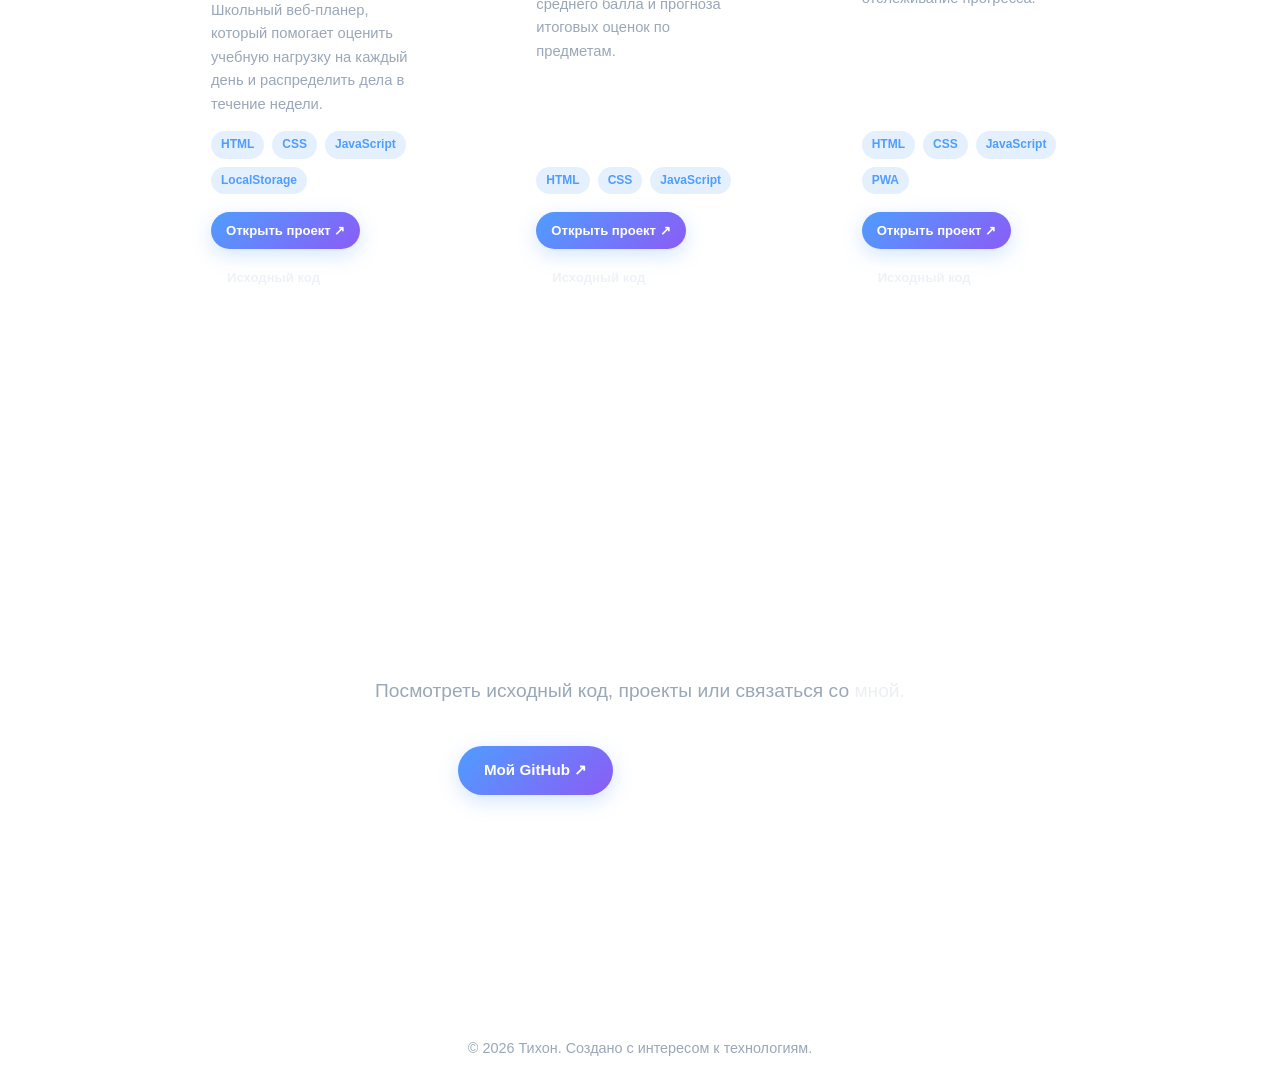
==== commit 85c68cc1: "Add project status filter" ====
--- a/index.html
+++ b/index.html
@@ -219,10 +219,15 @@
             <input id="project-search" type="search" placeholder="Найти проект или технологию..." autocomplete="off">
           </label>
           <label class="project-sort-label" for="project-sort">Сортировка</label>
-          <select id="project-sort" class="project-select">
+          <select id="project-sort" class="project-select" aria-label="Сортировка проектов">
             <option value="newest">Сначала новые</option>
             <option value="oldest">Сначала старые</option>
             <option value="name">По названию</option>
+          </select>
+          <select id="project-status-filter" class="project-select" aria-label="Фильтр по статусу">
+            <option value="all">Любой статус</option>
+            <option value="done">Завершённые</option>
+            <option value="development">В разработке</option>
           </select>
         </div>
 
--- a/style.css
+++ b/style.css
@@ -427,3 +427,157 @@
 .ai-event.ai-top { border-color: rgba(139, 92, 246, 0.65); }
 .ai-event.ai-top::before { content: "ВЫСОКИЙ ПРИОРИТЕТ"; display: inline-block; margin-bottom: 12px; padding: 4px 10px; border-radius: 999px; background: rgba(139, 92, 246, 0.18); color: #c4b5fd; font-size: 0.72rem; font-weight: 700; letter-spacing: 0.06em; }
 .ai-updated { display: inline-block; margin-top: 8px; font-size: 0.82rem; opacity: 0.8; }
+
+
+/* ==========================================
+   КАТАЛОГ ПРОЕКТОВ: поиск, фильтры и live preview
+========================================== */
+.project-toolbar {
+  display: grid;
+  grid-template-columns: minmax(0, 1fr) auto minmax(170px, 220px);
+  align-items: center;
+  gap: 12px;
+  margin: 0 0 18px;
+}
+.project-search-wrap {
+  display: flex;
+  align-items: center;
+  gap: 10px;
+  min-width: 0;
+  padding: 0 16px;
+  min-height: 48px;
+  border: 1px solid var(--border);
+  border-radius: 14px;
+  background: rgba(255,255,255,.045);
+}
+.search-icon { color: var(--accent); font-size: 1.6rem; line-height: 1; }
+.project-search-wrap input {
+  width: 100%;
+  min-width: 0;
+  color: var(--text);
+  background: transparent;
+  border: 0;
+  outline: 0;
+  font: inherit;
+}
+.project-search-wrap input::placeholder { color: var(--muted); }
+.project-sort-label { color: var(--muted); font-size: .9rem; }
+.project-select {
+  width: 100%;
+  min-height: 48px;
+  padding: 0 14px;
+  color: var(--text);
+  background: #151d2b;
+  border: 1px solid var(--border);
+  border-radius: 14px;
+  font: inherit;
+}
+.project-filters { display: flex; flex-wrap: wrap; gap: 9px; margin-bottom: 18px; }
+.filter-chip {
+  border: 1px solid var(--border);
+  color: var(--muted);
+  background: rgba(255,255,255,.045);
+  border-radius: 999px;
+  padding: 8px 15px;
+  font: inherit;
+  font-size: .88rem;
+  cursor: pointer;
+  transition: .2s ease;
+}
+.filter-chip:hover, .filter-chip.active {
+  color: #fff;
+  border-color: rgba(79,157,255,.65);
+  background: rgba(79,157,255,.16);
+}
+.project-meta {
+  display: flex;
+  align-items: center;
+  justify-content: space-between;
+  gap: 12px;
+  color: var(--muted);
+  font-size: .85rem;
+  margin: 0 0 18px;
+}
+.project-reset {
+  color: var(--accent);
+  background: none;
+  border: 0;
+  font: inherit;
+  cursor: pointer;
+}
+.project-card { min-width: 0; overflow: hidden; }
+.project-preview {
+  position: relative;
+  height: 230px;
+  overflow: hidden;
+  background: #080c13;
+  border-bottom: 1px solid var(--border);
+}
+.project-preview iframe {
+  display: block;
+  width: 100%;
+  height: 100%;
+  border: 0;
+  background: #fff;
+}
+.preview-label {
+  position: absolute;
+  top: 10px;
+  left: 10px;
+  z-index: 2;
+  padding: 4px 9px;
+  color: #eaf2ff;
+  background: rgba(8,12,19,.78);
+  border: 1px solid rgba(255,255,255,.15);
+  border-radius: 999px;
+  font-size: .7rem;
+  pointer-events: none;
+  backdrop-filter: blur(10px);
+}
+.preview-fallback {
+  display: flex;
+  height: 100%;
+  align-items: center;
+  justify-content: center;
+  flex-direction: column;
+  gap: 8px;
+  padding: 24px;
+  text-align: center;
+  color: var(--muted);
+}
+.preview-fallback strong { color: var(--text); font-size: 1.15rem; }
+.project-content { display: flex; flex-direction: column; flex: 1; padding: 22px; }
+.project-content h3 { color: #fff; font-size: 1.15rem; margin-bottom: 8px; }
+.project-content p { color: var(--muted); font-size: .92rem; margin-bottom: 15px; flex: 1; }
+.project-status {
+  display: inline-flex;
+  align-self: flex-start;
+  margin-bottom: 12px;
+  padding: 4px 9px;
+  border-radius: 999px;
+  color: #a8e6c0;
+  background: rgba(67,190,119,.12);
+  font-size: .72rem;
+  font-weight: 650;
+}
+.project-status.development { color: #ffd28a; background: rgba(255,180,70,.12); }
+.project-card .tags { margin-bottom: 18px; }
+.project-actions { display: flex; flex-wrap: wrap; gap: 9px; margin-top: auto; }
+.project-actions .btn { padding: 8px 15px; font-size: .82rem; }
+.project-actions .btn.secondary { color: var(--text); }
+.project-empty { padding: 34px 16px; text-align: center; color: var(--muted); }
+.sr-only {
+  position: absolute; width: 1px; height: 1px; padding: 0; margin: -1px;
+  overflow: hidden; clip: rect(0,0,0,0); white-space: nowrap; border: 0;
+}
+@media (max-width: 700px) {
+  .project-toolbar { grid-template-columns: 1fr 1fr; }
+  .project-search-wrap { grid-column: 1 / -1; }
+  .project-sort-label { font-size: .82rem; }
+  .project-preview { height: 205px; }
+}
+@media (max-width: 420px) {
+  .project-toolbar { grid-template-columns: 1fr; }
+  .project-search-wrap { grid-column: auto; }
+  .project-sort-label { display: none; }
+}
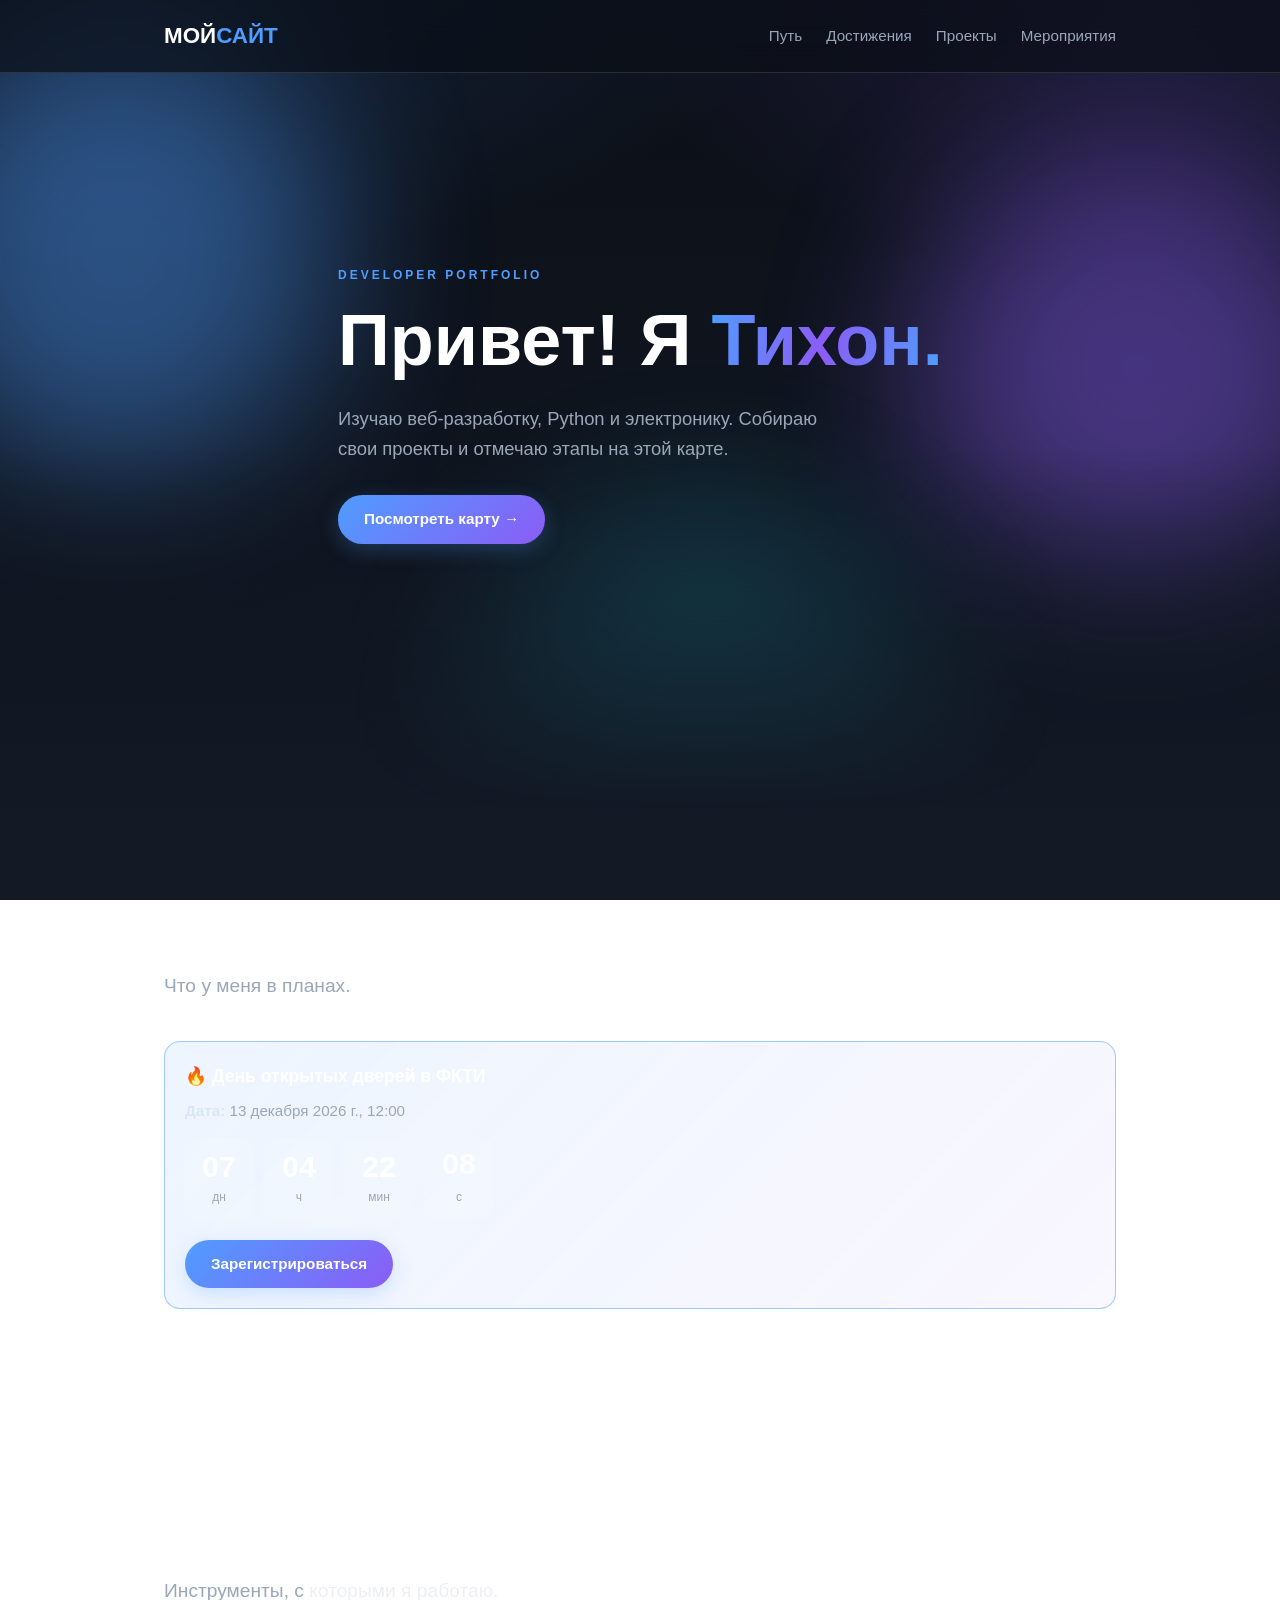
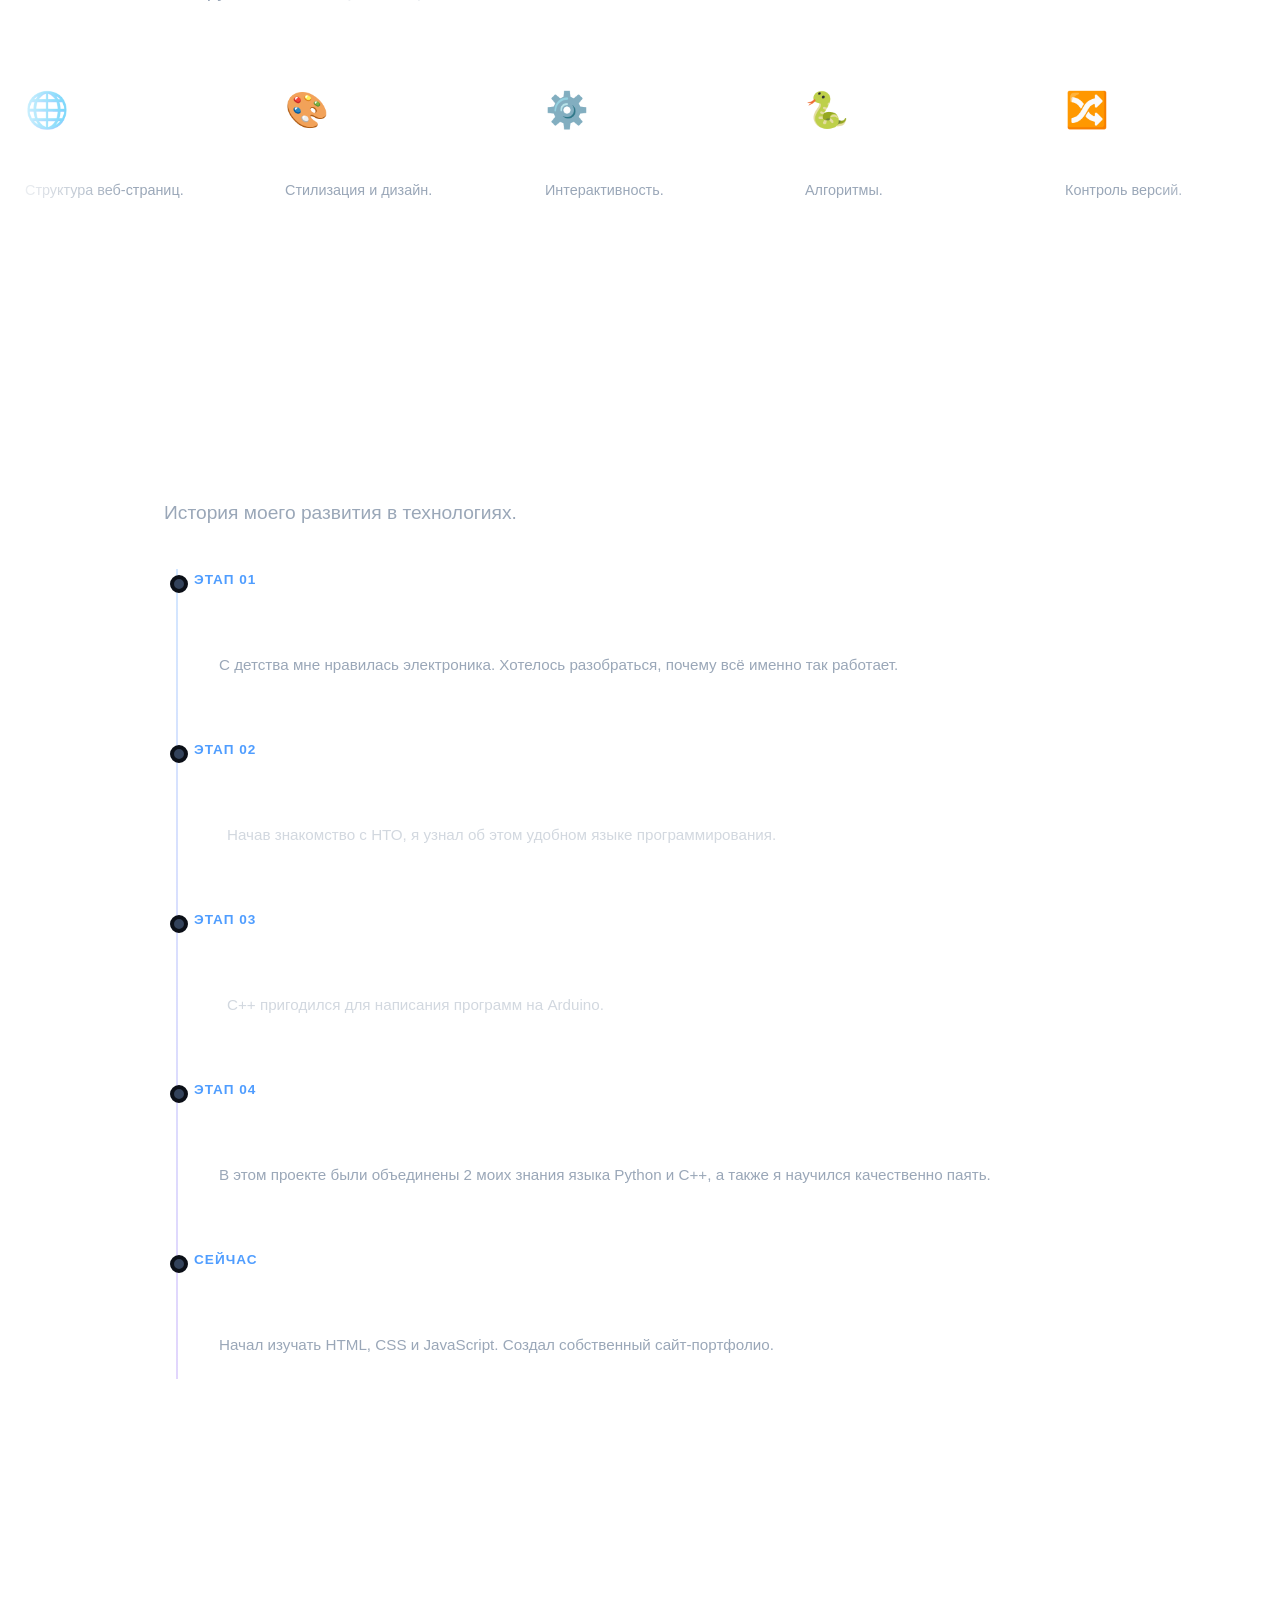
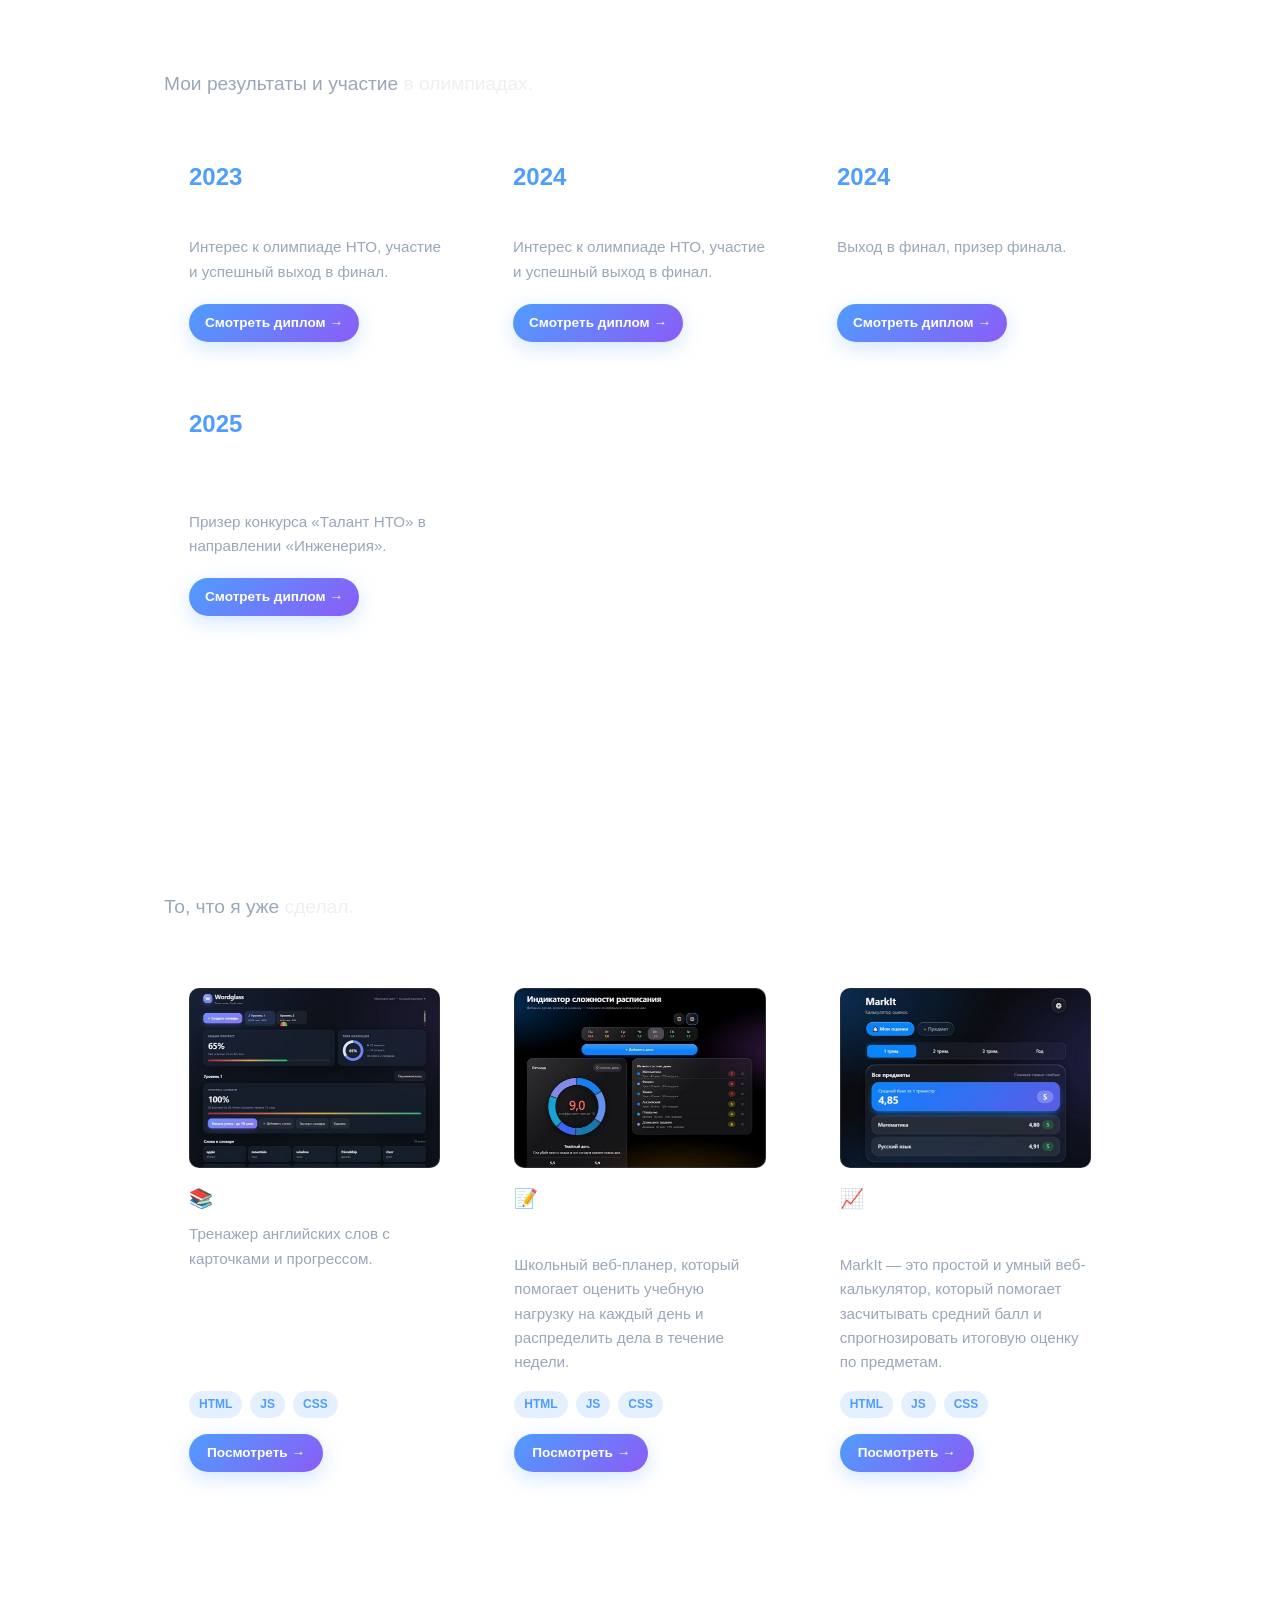
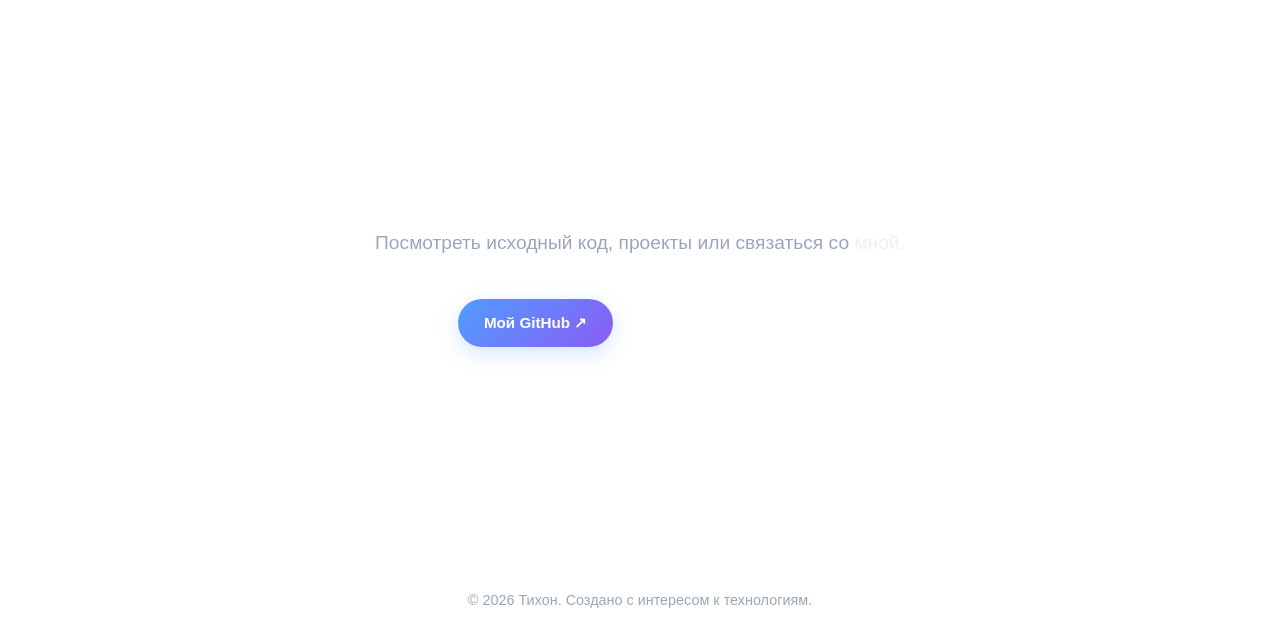
==== commit 35704a27: "Вернуть прежний блок проектов" ====
--- a/index.html
+++ b/index.html
@@ -209,43 +209,38 @@
     <!-- ПРОЕКТЫ -->
     <section id="projects">
       <div class="container">
-        <h2 class="section-title reveal">Мои проекты</h2>
-        <p class="section-desc reveal">Интерактивная подборка моих работ. Можно открыть проект прямо здесь или перейти на его страницу.</p>
-
-        <div class="project-toolbar reveal">
-          <label class="project-search-wrap">
-            <span class="sr-only">Поиск проектов</span>
-            <span class="search-icon" aria-hidden="true">⌕</span>
-            <input id="project-search" type="search" placeholder="Найти проект или технологию..." autocomplete="off">
-          </label>
-          <label class="project-sort-label" for="project-sort">Сортировка</label>
-          <select id="project-sort" class="project-select" aria-label="Сортировка проектов">
-            <option value="newest">Сначала новые</option>
-            <option value="oldest">Сначала старые</option>
-            <option value="name">По названию</option>
-          </select>
-          <select id="project-status-filter" class="project-select" aria-label="Фильтр по статусу">
-            <option value="all">Любой статус</option>
-            <option value="done">Завершённые</option>
-            <option value="development">В разработке</option>
-          </select>
-        </div>
-
-        <div class="project-filters reveal" id="project-filters" aria-label="Фильтр по категориям">
-          <button class="filter-chip active" type="button" data-category="all" aria-pressed="true">Все проекты</button>
-          <button class="filter-chip" type="button" data-category="web" aria-pressed="false">Web</button>
-          <button class="filter-chip" type="button" data-category="programming" aria-pressed="false">Программирование</button>
-          <button class="filter-chip" type="button" data-category="education" aria-pressed="false">Образование</button>
-          <button class="filter-chip" type="button" data-category="electronics" aria-pressed="false">Электроника</button>
-        </div>
-
-        <div class="project-meta">
-          <span id="project-count" aria-live="polite"></span>
-          <button id="project-reset" class="project-reset" type="button">Сбросить фильтры</button>
-        </div>
-
-        <div class="projects" id="projects-grid" aria-live="polite"></div>
-        <p class="project-empty" id="projects-empty" hidden>По этому запросу ничего не найдено. Попробуй изменить поиск или фильтры.</p>
+        <h2 class="section-title reveal">Проекты</h2>
+        <p class="section-desc reveal">То, что я уже сделал.</p>
+        
+        <div class="projects">
+          
+          <div class="project glass reveal">
+            <div class="project-image"><img src="images/Wordglass.jpg" alt="Wordglass"></div>
+            <h3>📚 Wordglass</h3>
+            <p>Тренажер английских слов с карточками и прогрессом.</p>
+            <div class="tags"><span class="tag">HTML</span><span class="tag">JS</span><span class="tag">CSS</span></div>
+            <a href="https://tihonbest.github.io/Wordglass" target="_blank" class="btn">Посмотреть →</a>
+          </div>
+
+          <div class="project glass reveal">
+            <div class="project-image"><img src="images/planer.jpg" alt="Planner"></div>
+            <h3>📝 Индикатор сложности расписания</h3>
+            <p>Школьный веб-планер, который помогает оценить учебную 
+              нагрузку на каждый день и распределить дела в течение недели.</p>
+            <div class="tags"><span class="tag">HTML</span><span class="tag">JS</span><span class="tag">CSS</span></div>
+            <a href="https://tihonbest.github.io/planner/" target="_blank" class="btn">Посмотреть →</a>
+          </div>
+
+          <div class="project glass reveal">
+            <div class="project-image"><img src="images/MarkIt.jpg" alt="MarkIt"></div>
+            <h3>📈 MarkIt — Калькулятор оценок</h3>
+            <p>MarkIt — это простой и умный веб-калькулятор, который помогает 
+              засчитывать средний балл и спрогнозировать итоговую оценку по предметам.</p>
+            <div class="tags"><span class="tag">HTML</span><span class="tag">JS</span><span class="tag">CSS</span></div>
+            <a href="https://tihonbest.github.io/markit" target="_blank" class="btn">Посмотреть →</a>
+          </div>
+
+        </div>
       </div>
     </section>
 
@@ -296,7 +291,6 @@
   </footer>
 
   <script src="data.js"></script>
-  <script src="projects.js"></script>
   <script src="script.js"></script>
   <script src="fx.js"></script>
 </body>
--- a/style.css
+++ b/style.css
@@ -434,7 +434,7 @@
 ========================================== */
 .project-toolbar {
   display: grid;
-  grid-template-columns: minmax(0, 1fr) auto minmax(170px, 220px);
+  grid-template-columns: minmax(0, 1fr) auto minmax(150px, 190px) minmax(150px, 180px);
   align-items: center;
   gap: 12px;
   margin: 0 0 18px;
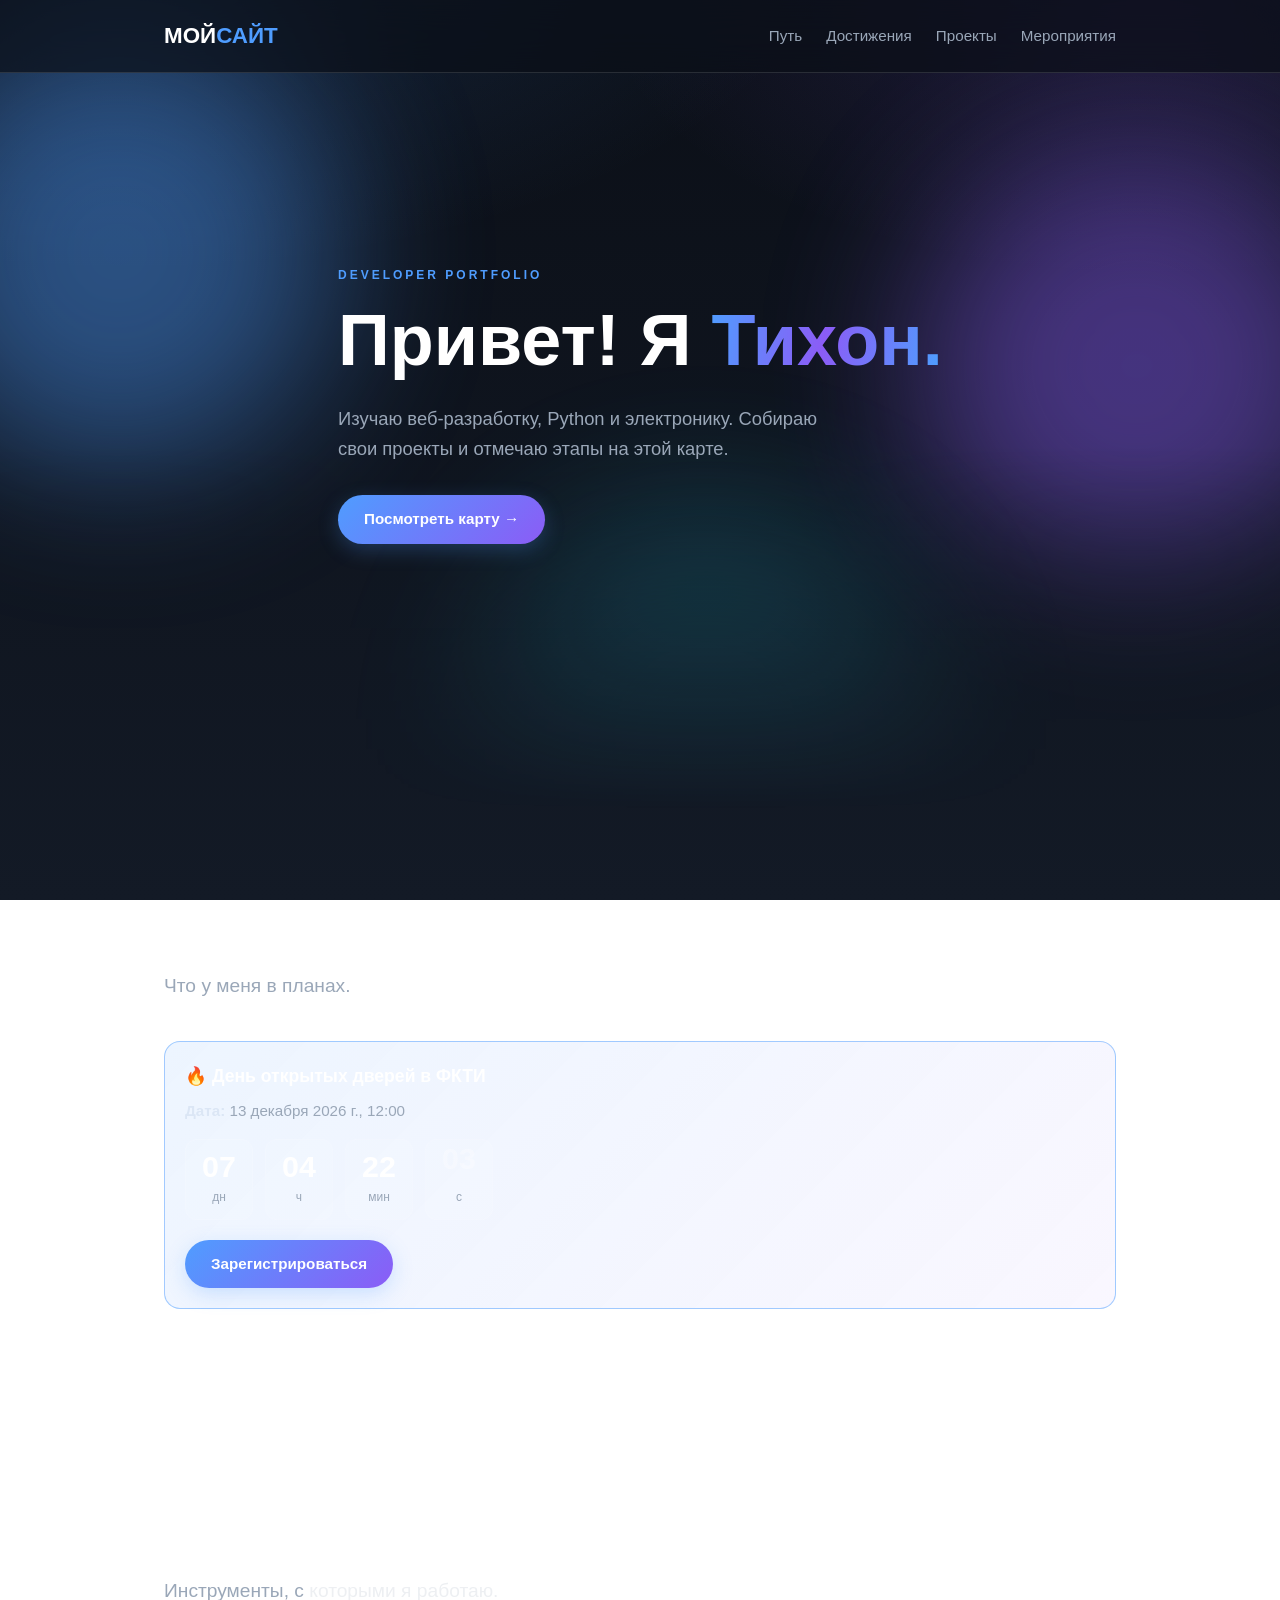
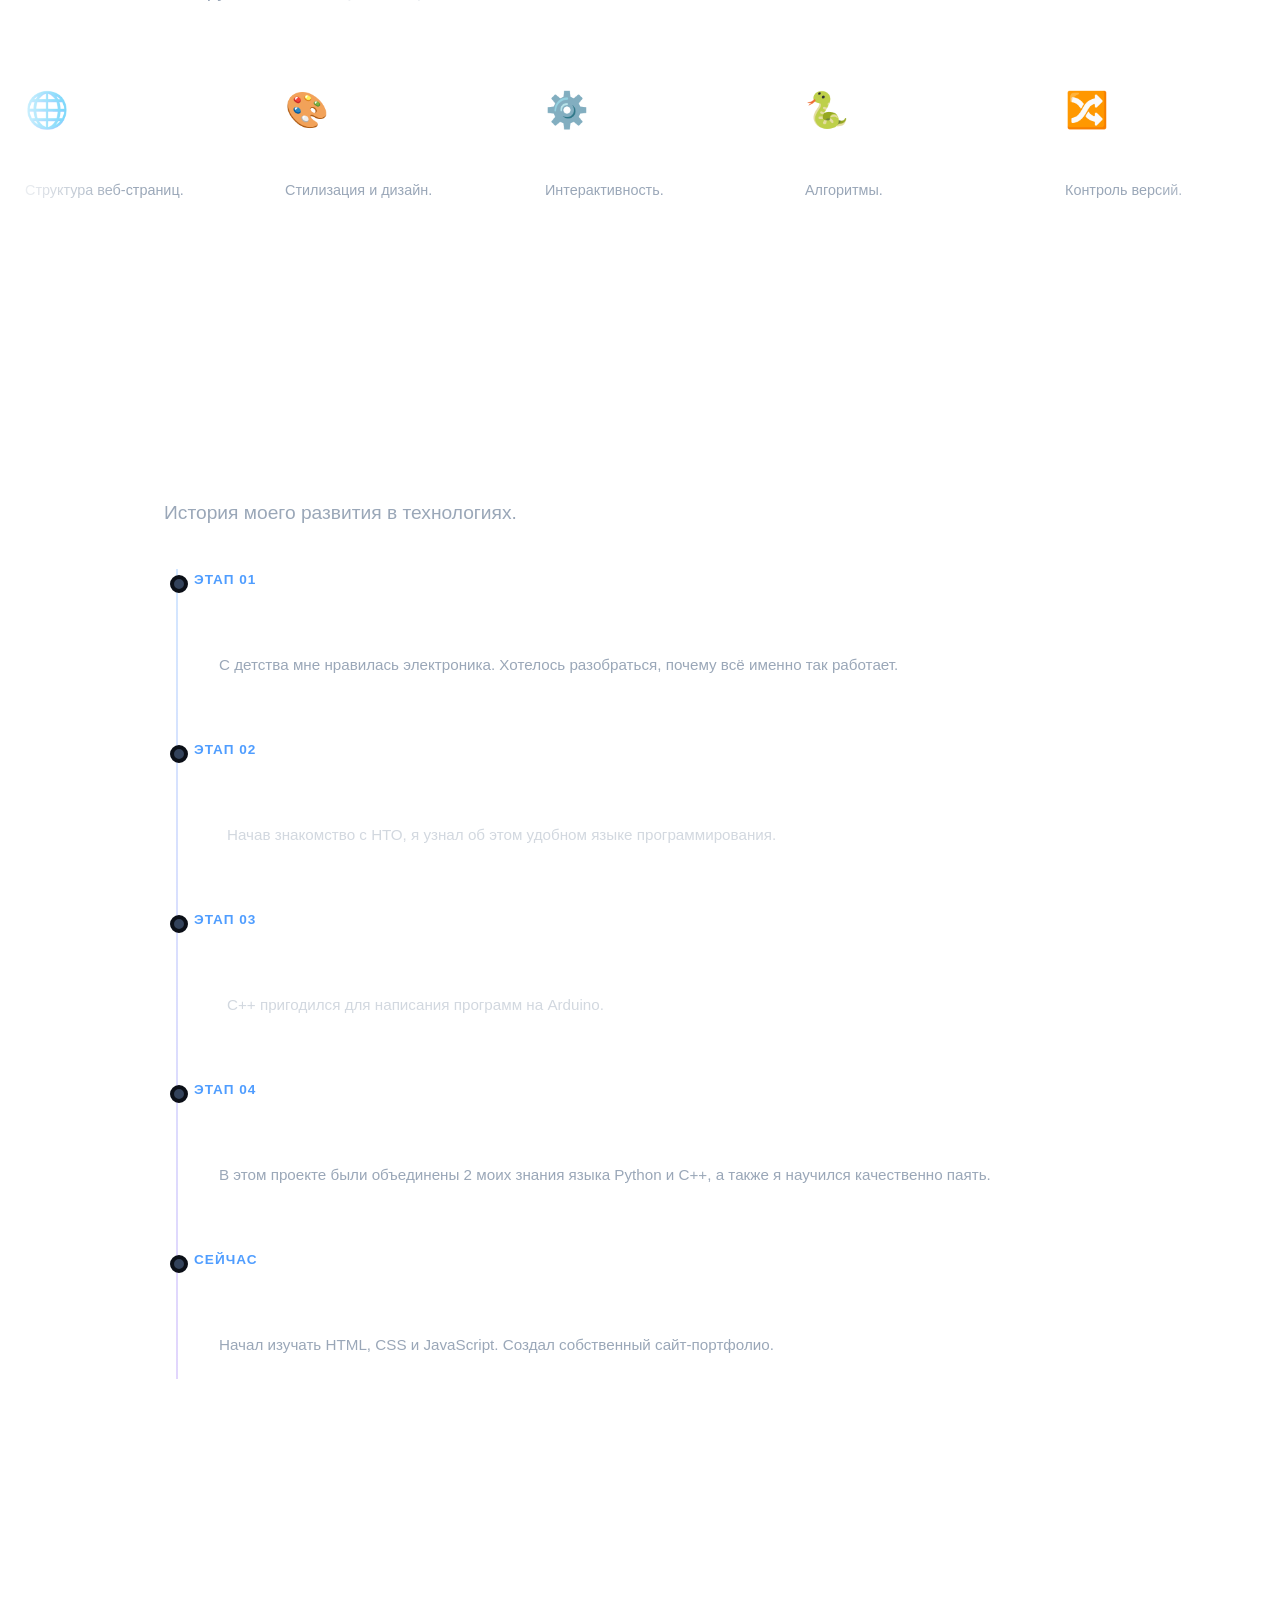
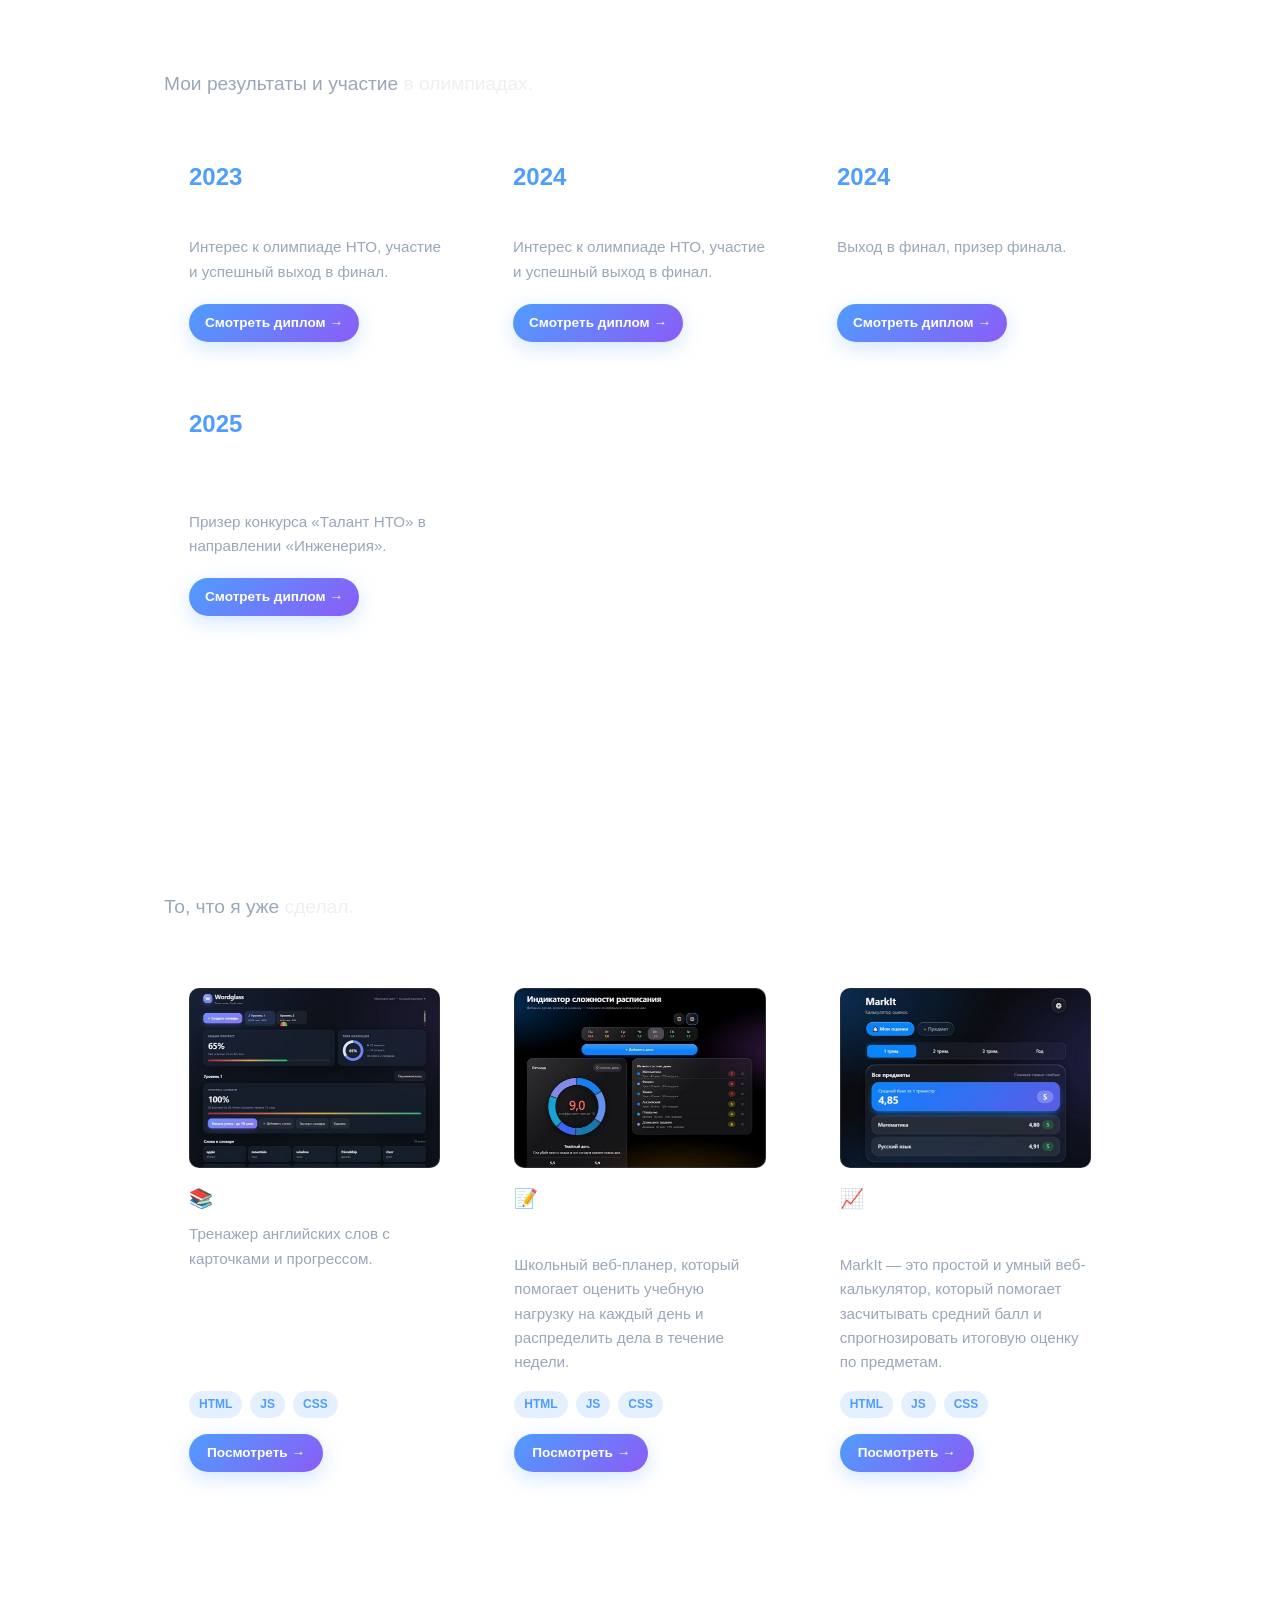
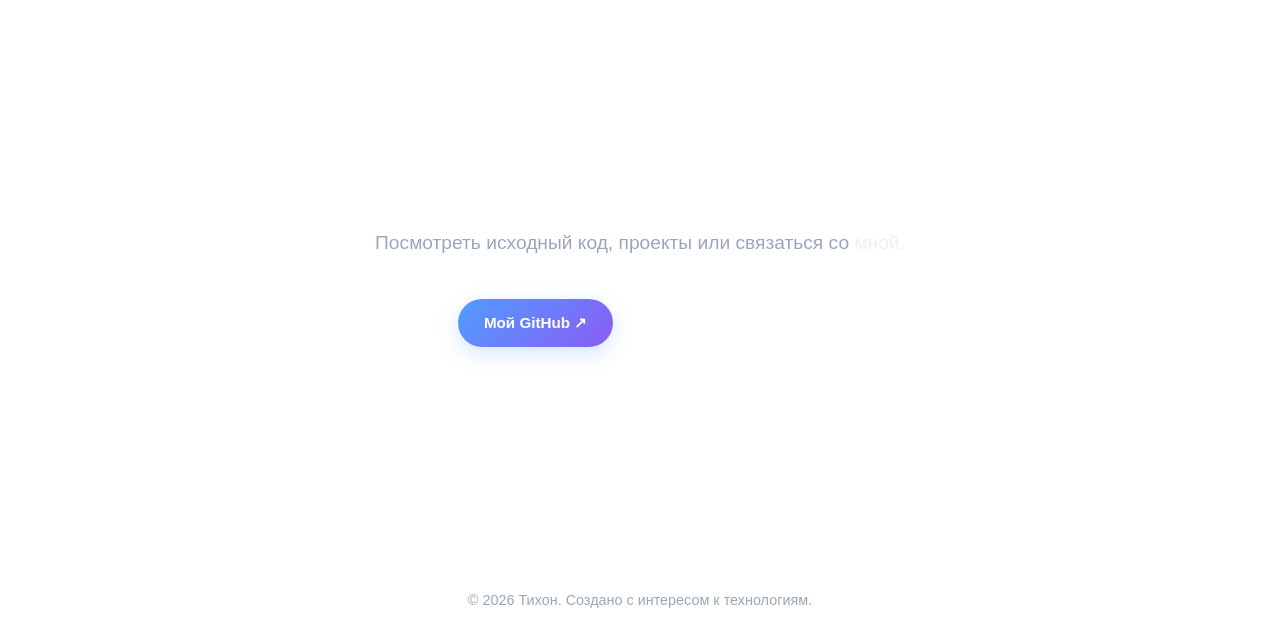
==== commit e3f86be4: "Fix portfolio metadata and canonical URL" ====
--- a/index.html
+++ b/index.html
@@ -4,13 +4,14 @@
   <meta charset="UTF-8">
   <meta name="viewport" content="width=device-width, initial-scale=1.0">
   <title>Тихон — Портфолио</title>
-  <meta name="description" content="Изучаю веб-разработку, Python и электронику. Проекты, достижения на НТО и ближайшие события.">
+  <meta name="description" content="Портфолио Тихона: веб-разработка, Python, электроника, учебные проекты, достижения и олимпиады.">
   <meta name="theme-color" content="#0b0f17">
   <meta property="og:type" content="website">
   <meta property="og:locale" content="ru_RU">
   <meta property="og:title" content="Тихон — Портфолио">
   <meta property="og:description" content="Веб-разработка, Python и электроника. Проекты, достижения на НТО и ближайшие события.">
-  <meta property="og:url" content="https://tihonbest.github.io/">
+  <meta property="og:url" content="https://tihonbest.github.io/about/">
+  <link rel="canonical" href="https://tihonbest.github.io/about/">
   <meta property="og:image" content="https://tihonbest.github.io/images/og.png">
   <meta property="og:image:width" content="1200">
   <meta property="og:image:height" content="630">
--- a/style.css
+++ b/style.css
@@ -427,157 +427,3 @@
 .ai-event.ai-top { border-color: rgba(139, 92, 246, 0.65); }
 .ai-event.ai-top::before { content: "ВЫСОКИЙ ПРИОРИТЕТ"; display: inline-block; margin-bottom: 12px; padding: 4px 10px; border-radius: 999px; background: rgba(139, 92, 246, 0.18); color: #c4b5fd; font-size: 0.72rem; font-weight: 700; letter-spacing: 0.06em; }
 .ai-updated { display: inline-block; margin-top: 8px; font-size: 0.82rem; opacity: 0.8; }
-
-
-/* ==========================================
-   КАТАЛОГ ПРОЕКТОВ: поиск, фильтры и live preview
-========================================== */
-.project-toolbar {
-  display: grid;
-  grid-template-columns: minmax(0, 1fr) auto minmax(150px, 190px) minmax(150px, 180px);
-  align-items: center;
-  gap: 12px;
-  margin: 0 0 18px;
-}
-.project-search-wrap {
-  display: flex;
-  align-items: center;
-  gap: 10px;
-  min-width: 0;
-  padding: 0 16px;
-  min-height: 48px;
-  border: 1px solid var(--border);
-  border-radius: 14px;
-  background: rgba(255,255,255,.045);
-}
-.search-icon { color: var(--accent); font-size: 1.6rem; line-height: 1; }
-.project-search-wrap input {
-  width: 100%;
-  min-width: 0;
-  color: var(--text);
-  background: transparent;
-  border: 0;
-  outline: 0;
-  font: inherit;
-}
-.project-search-wrap input::placeholder { color: var(--muted); }
-.project-sort-label { color: var(--muted); font-size: .9rem; }
-.project-select {
-  width: 100%;
-  min-height: 48px;
-  padding: 0 14px;
-  color: var(--text);
-  background: #151d2b;
-  border: 1px solid var(--border);
-  border-radius: 14px;
-  font: inherit;
-}
-.project-filters { display: flex; flex-wrap: wrap; gap: 9px; margin-bottom: 18px; }
-.filter-chip {
-  border: 1px solid var(--border);
-  color: var(--muted);
-  background: rgba(255,255,255,.045);
-  border-radius: 999px;
-  padding: 8px 15px;
-  font: inherit;
-  font-size: .88rem;
-  cursor: pointer;
-  transition: .2s ease;
-}
-.filter-chip:hover, .filter-chip.active {
-  color: #fff;
-  border-color: rgba(79,157,255,.65);
-  background: rgba(79,157,255,.16);
-}
-.project-meta {
-  display: flex;
-  align-items: center;
-  justify-content: space-between;
-  gap: 12px;
-  color: var(--muted);
-  font-size: .85rem;
-  margin: 0 0 18px;
-}
-.project-reset {
-  color: var(--accent);
-  background: none;
-  border: 0;
-  font: inherit;
-  cursor: pointer;
-}
-.project-card { min-width: 0; overflow: hidden; }
-.project-preview {
-  position: relative;
-  height: 230px;
-  overflow: hidden;
-  background: #080c13;
-  border-bottom: 1px solid var(--border);
-}
-.project-preview iframe {
-  display: block;
-  width: 100%;
-  height: 100%;
-  border: 0;
-  background: #fff;
-}
-.preview-label {
-  position: absolute;
-  top: 10px;
-  left: 10px;
-  z-index: 2;
-  padding: 4px 9px;
-  color: #eaf2ff;
-  background: rgba(8,12,19,.78);
-  border: 1px solid rgba(255,255,255,.15);
-  border-radius: 999px;
-  font-size: .7rem;
-  pointer-events: none;
-  backdrop-filter: blur(10px);
-}
-.preview-fallback {
-  display: flex;
-  height: 100%;
-  align-items: center;
-  justify-content: center;
-  flex-direction: column;
-  gap: 8px;
-  padding: 24px;
-  text-align: center;
-  color: var(--muted);
-}
-.preview-fallback strong { color: var(--text); font-size: 1.15rem; }
-.project-content { display: flex; flex-direction: column; flex: 1; padding: 22px; }
-.project-content h3 { color: #fff; font-size: 1.15rem; margin-bottom: 8px; }
-.project-content p { color: var(--muted); font-size: .92rem; margin-bottom: 15px; flex: 1; }
-.project-status {
-  display: inline-flex;
-  align-self: flex-start;
-  margin-bottom: 12px;
-  padding: 4px 9px;
-  border-radius: 999px;
-  color: #a8e6c0;
-  background: rgba(67,190,119,.12);
-  font-size: .72rem;
-  font-weight: 650;
-}
-.project-status.development { color: #ffd28a; background: rgba(255,180,70,.12); }
-.project-card .tags { margin-bottom: 18px; }
-.project-actions { display: flex; flex-wrap: wrap; gap: 9px; margin-top: auto; }
-.project-actions .btn { padding: 8px 15px; font-size: .82rem; }
-.project-actions .btn.secondary { color: var(--text); }
-.project-empty { padding: 34px 16px; text-align: center; color: var(--muted); }
-.sr-only {
-  position: absolute; width: 1px; height: 1px; padding: 0; margin: -1px;
-  overflow: hidden; clip: rect(0,0,0,0); white-space: nowrap; border: 0;
-}
-@media (max-width: 700px) {
-  .project-toolbar { grid-template-columns: 1fr 1fr; }
-  .project-search-wrap { grid-column: 1 / -1; }
-  .project-sort-label { font-size: .82rem; }
-  .project-preview { height: 205px; }
-}
-@media (max-width: 420px) {
-  .project-toolbar { grid-template-columns: 1fr; }
-  .project-search-wrap { grid-column: auto; }
-  .project-sort-label { display: none; }
-}
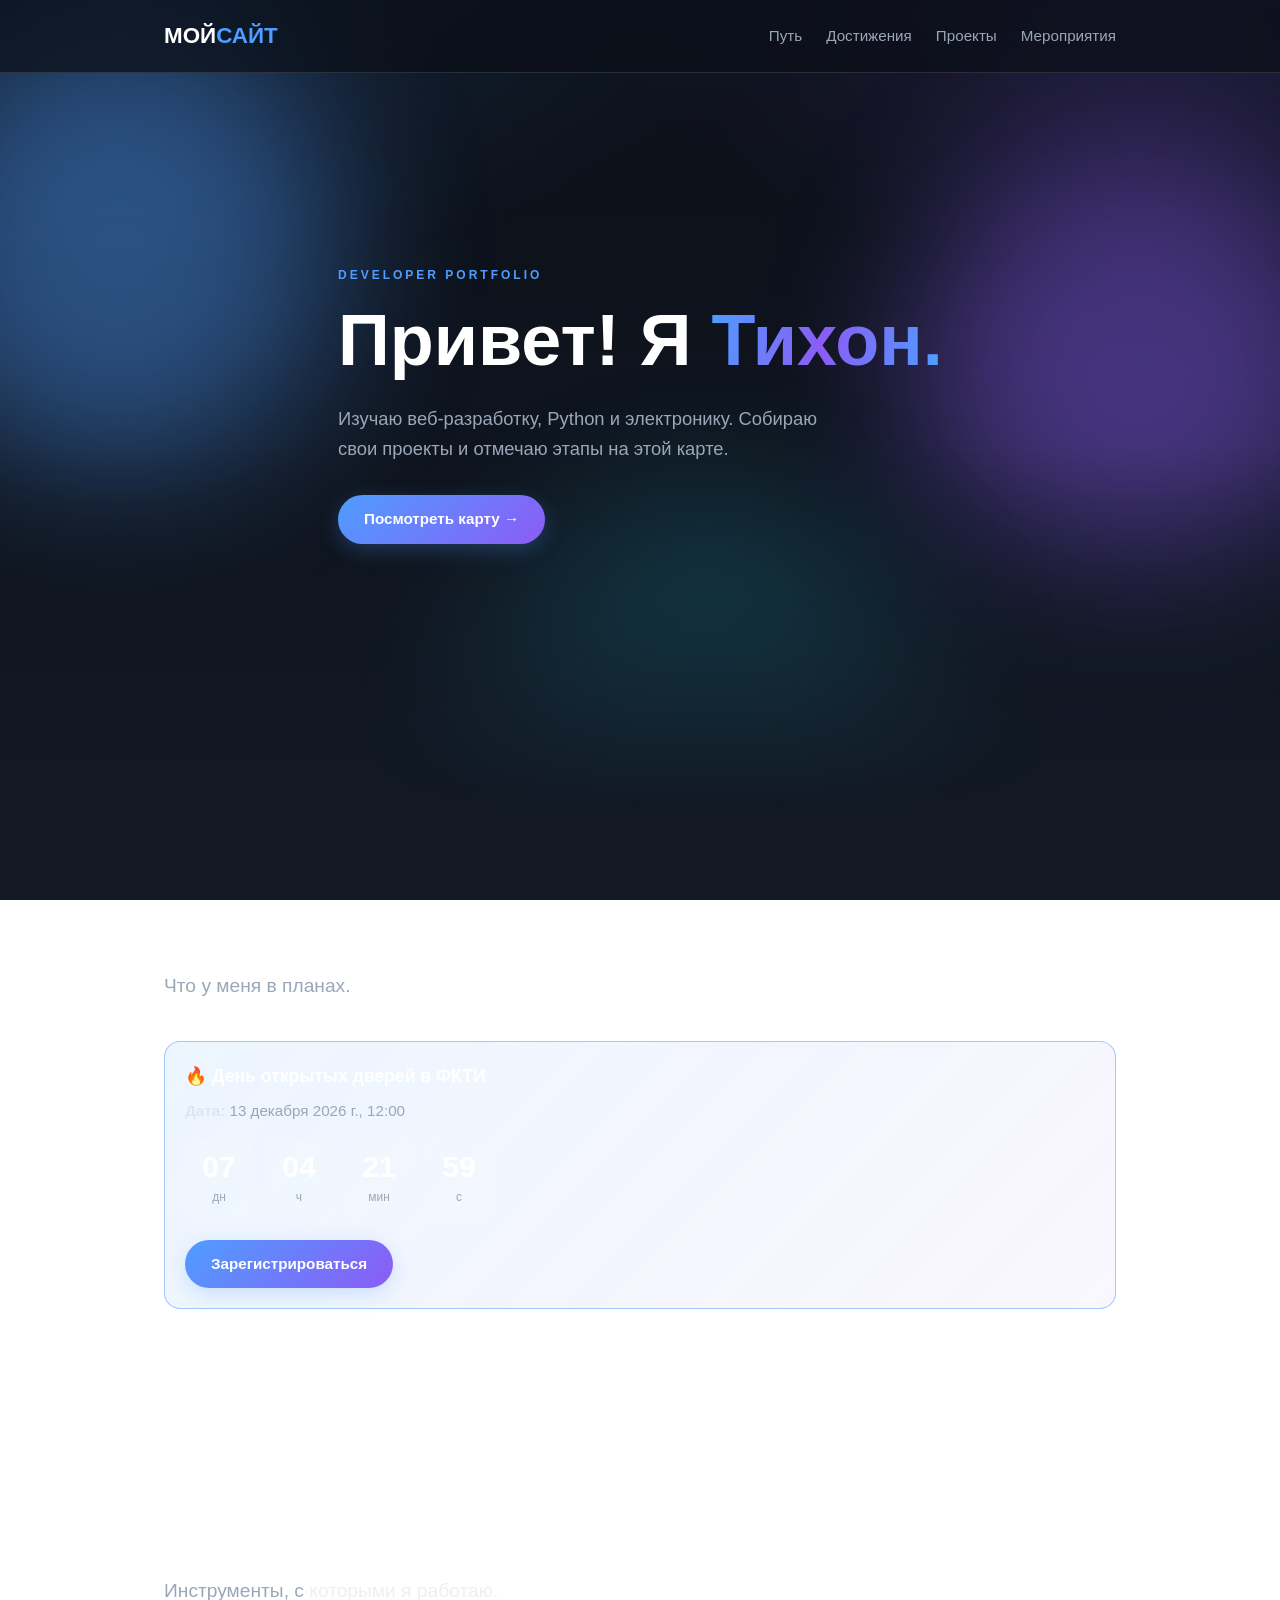
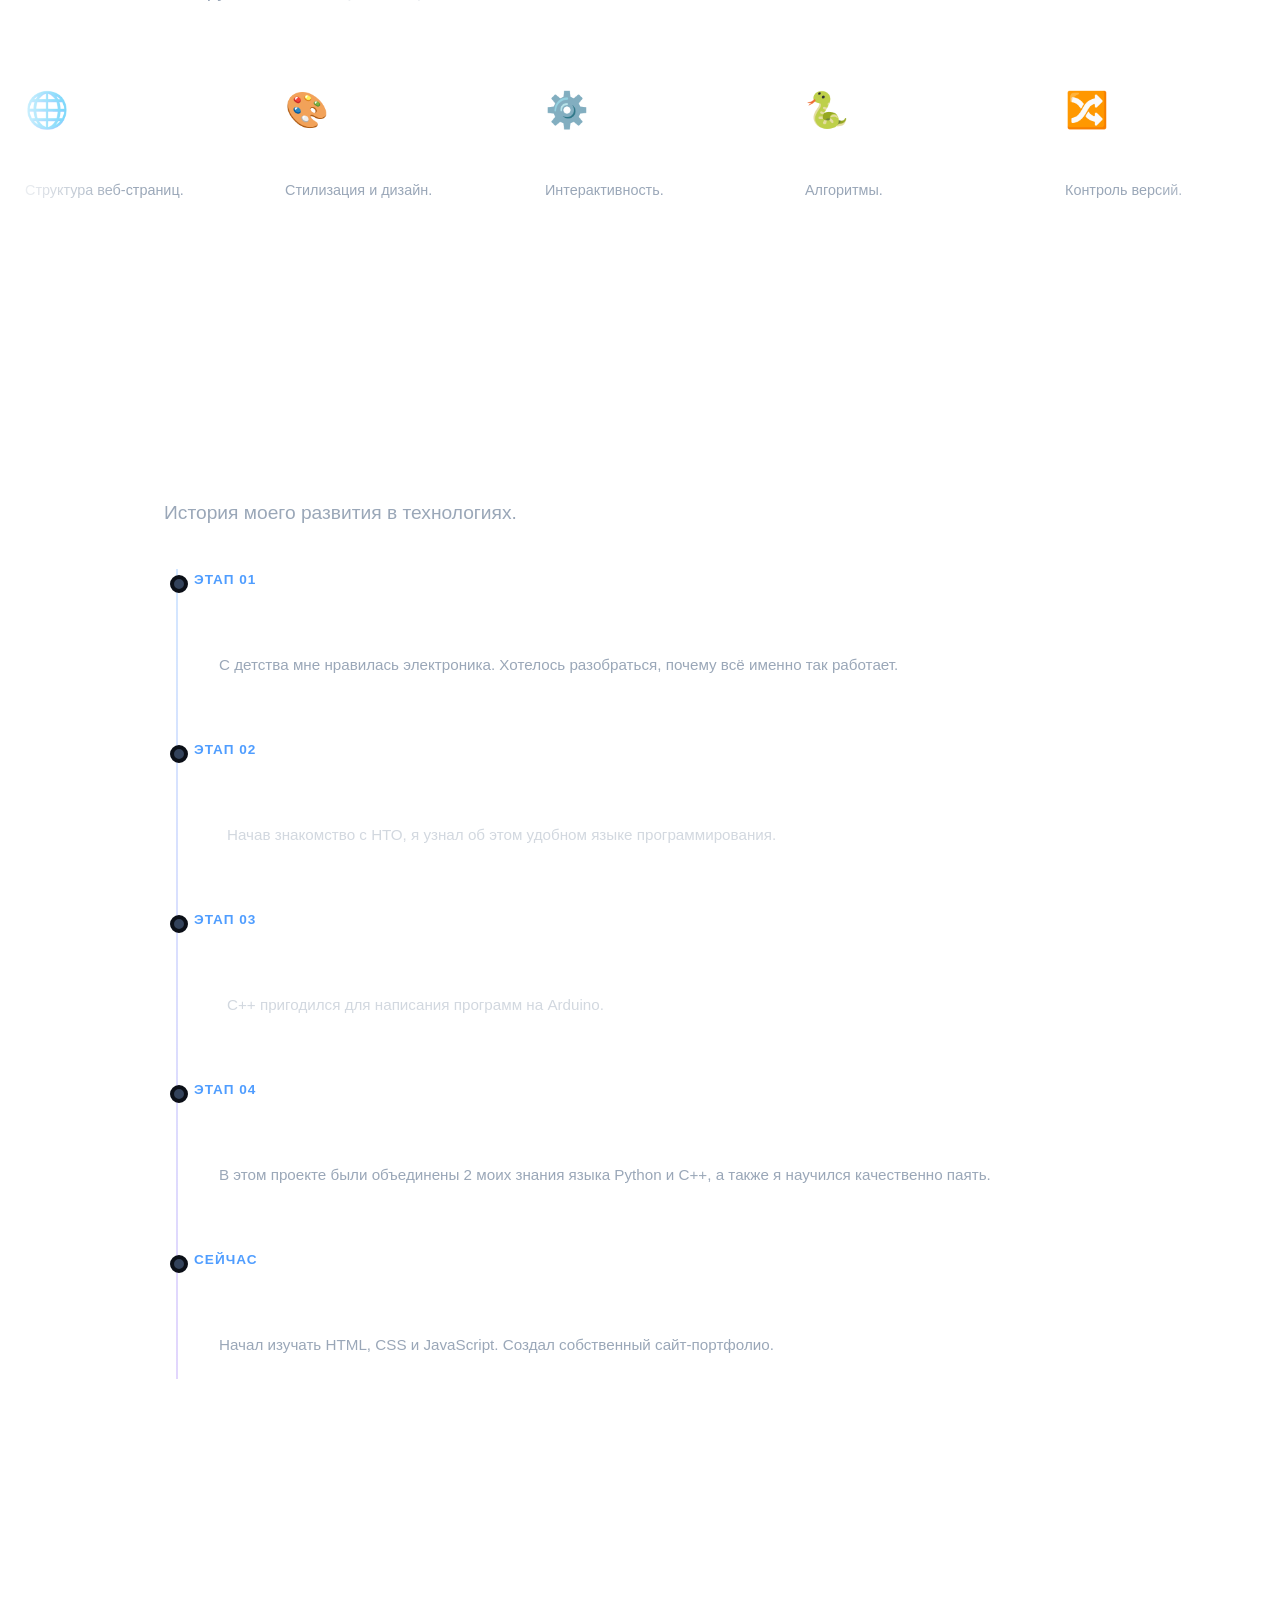
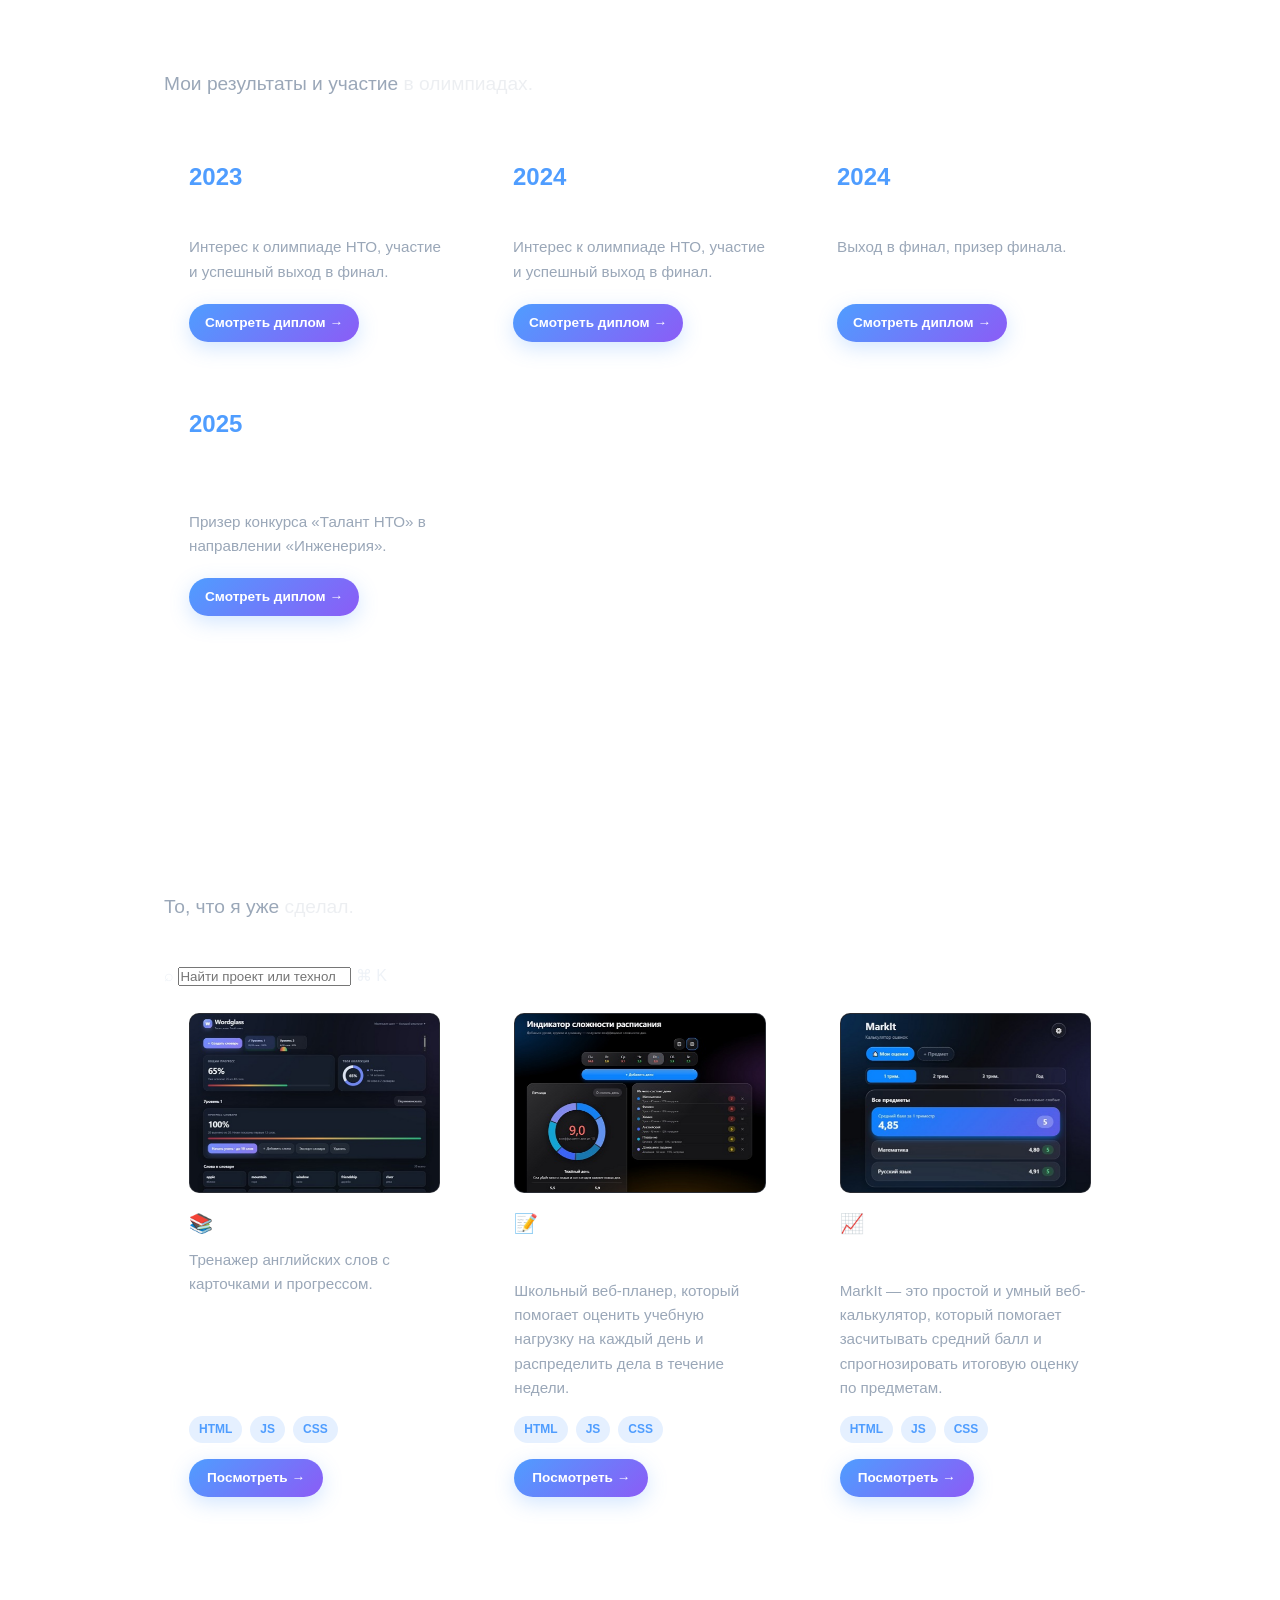
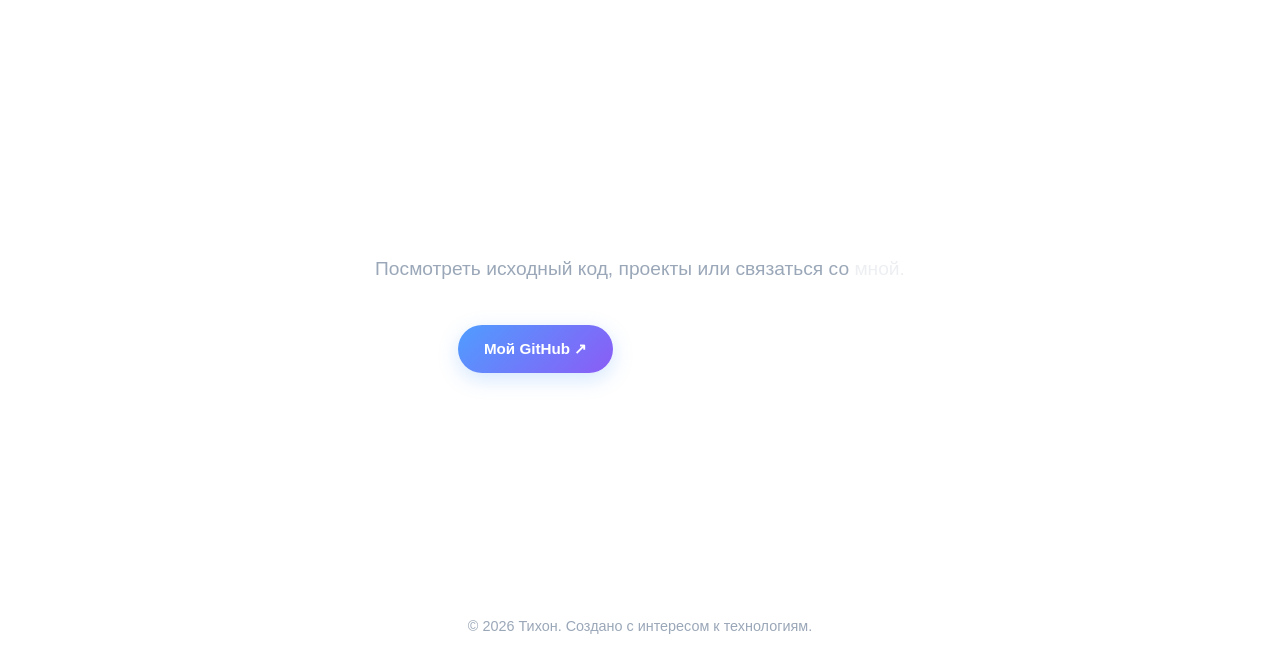
==== commit 2287bc03: "Restore compact project search field" ====
--- a/index.html
+++ b/index.html
@@ -212,8 +212,15 @@
       <div class="container">
         <h2 class="section-title reveal">Проекты</h2>
         <p class="section-desc reveal">То, что я уже сделал.</p>
-        
-        <div class="projects">
+
+        <label class="project-search reveal">
+          <span class="project-search-icon" aria-hidden="true">⌕</span>
+          <input id="project-search" type="search" placeholder="Найти проект или технологию..." autocomplete="off" aria-label="Поиск по проектам">
+          <span class="project-search-hint">⌘ K</span>
+        </label>
+        <p class="project-search-count" id="project-search-count" aria-live="polite"></p>
+
+        <div class="projects" id="projects-grid">
           
           <div class="project glass reveal">
             <div class="project-image"><img src="images/Wordglass.jpg" alt="Wordglass"></div>
--- a/style.css
+++ b/style.css
@@ -426,4 +426,29 @@
 .ai-event { position: relative; }
 .ai-event.ai-top { border-color: rgba(139, 92, 246, 0.65); }
 .ai-event.ai-top::before { content: "ВЫСОКИЙ ПРИОРИТЕТ"; display: inline-block; margin-bottom: 12px; padding: 4px 10px; border-radius: 999px; background: rgba(139, 92, 246, 0.18); color: #c4b5fd; font-size: 0.72rem; font-weight: 700; letter-spacing: 0.06em; }
-.ai-updated { display: inline-block; margin-top: 8px; font-size: 0.82rem; opacity: 0.8; }
+.ai-updated { display: inline-block; margin-top: 8px; font-size: 0.82rem; opacity: 0.8; }
+
+/* Доступность: заметный фокус при навигации с клавиатуры */
+a:focus-visible, button:focus-visible {
+  outline: 2px solid var(--accent);
+  outline-offset: 4px;
+}
+
+/* Компактная ссылка на источник в карточке олимпиады */
+.event-source {
+  display: inline-block;
+  margin: 10px 0 0 14px;
+  color: var(--accent);
+  font-size: 0.9rem;
+}
+.event-source:hover { text-decoration: underline; }
+
+/* Не запускаем тяжёлые движения, если пользователь их отключил */
+@media (prefers-reduced-motion: reduce) {
+  html { scroll-behavior: auto; }
+  *, *::before, *::after {
+    animation-duration: 0.01ms !important;
+    animation-iteration-count: 1 !important;
+    transition-duration: 0.01ms !important;
+  }
+}
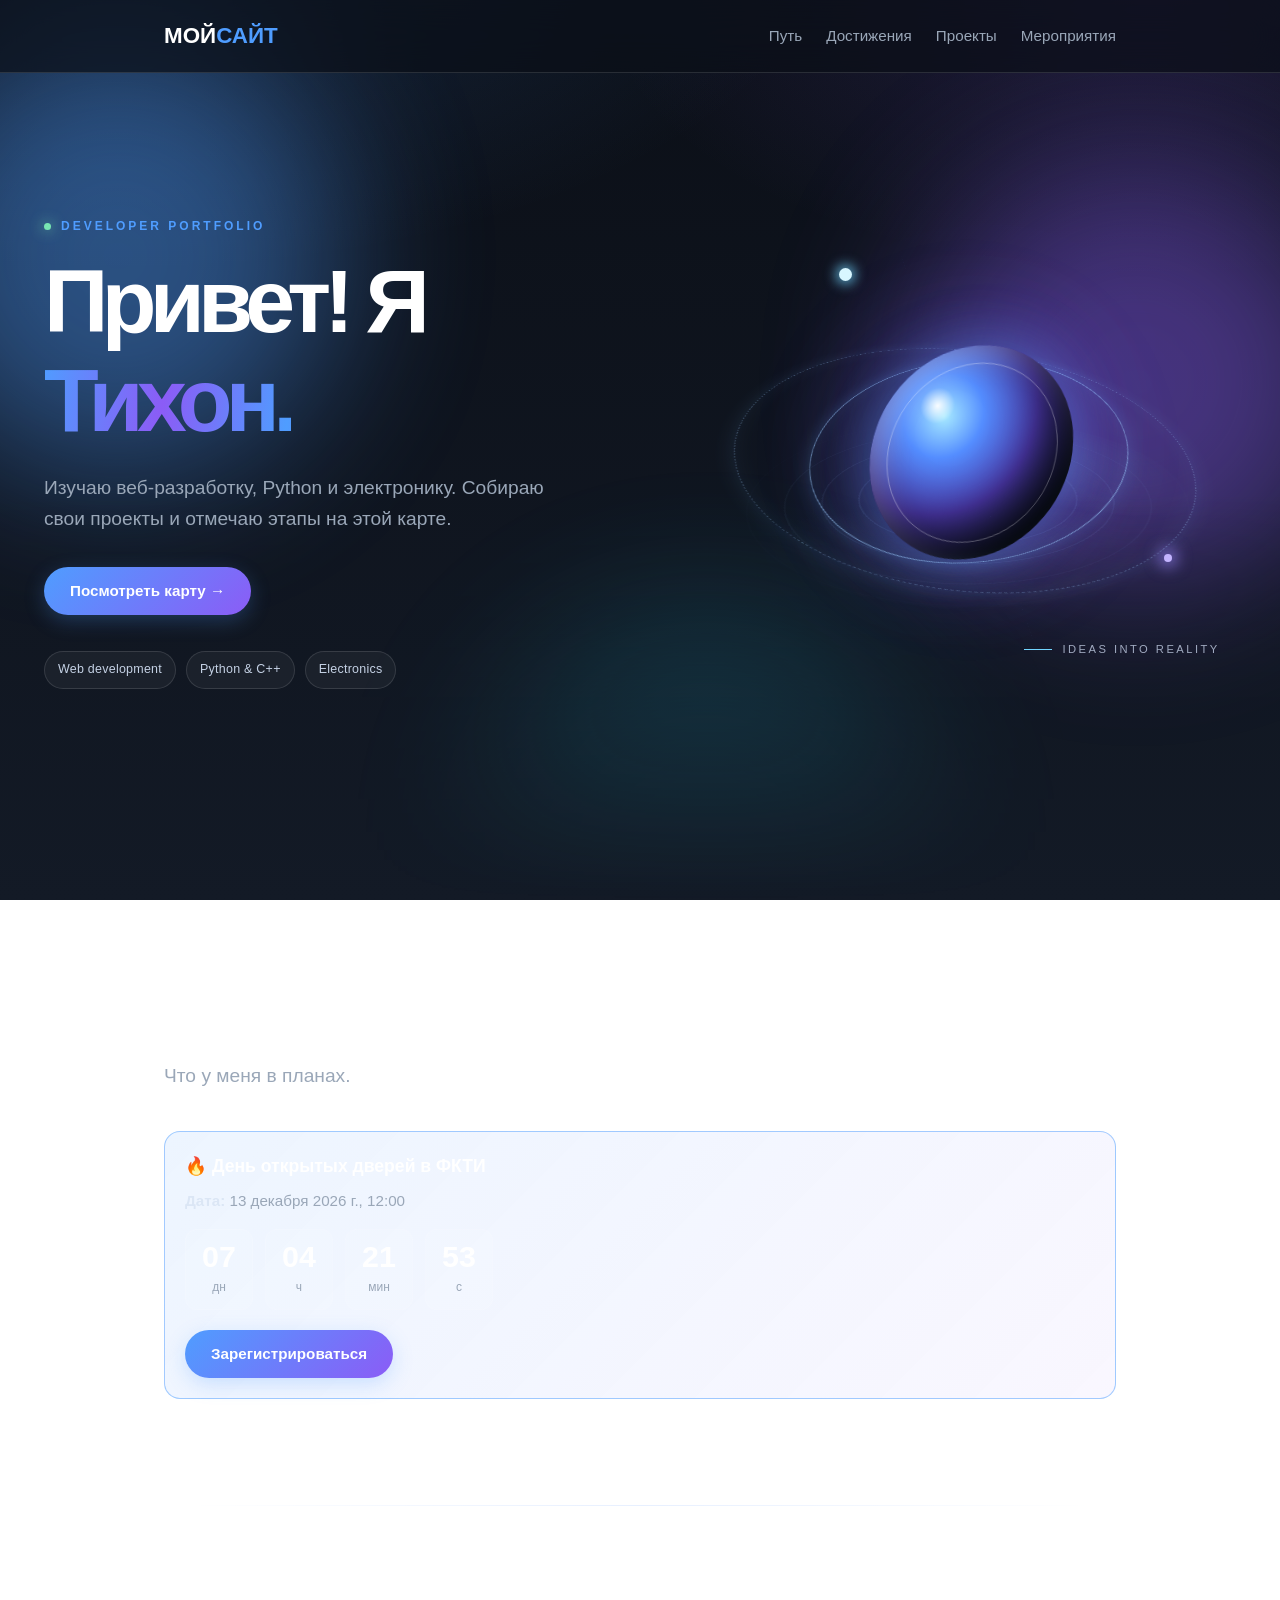
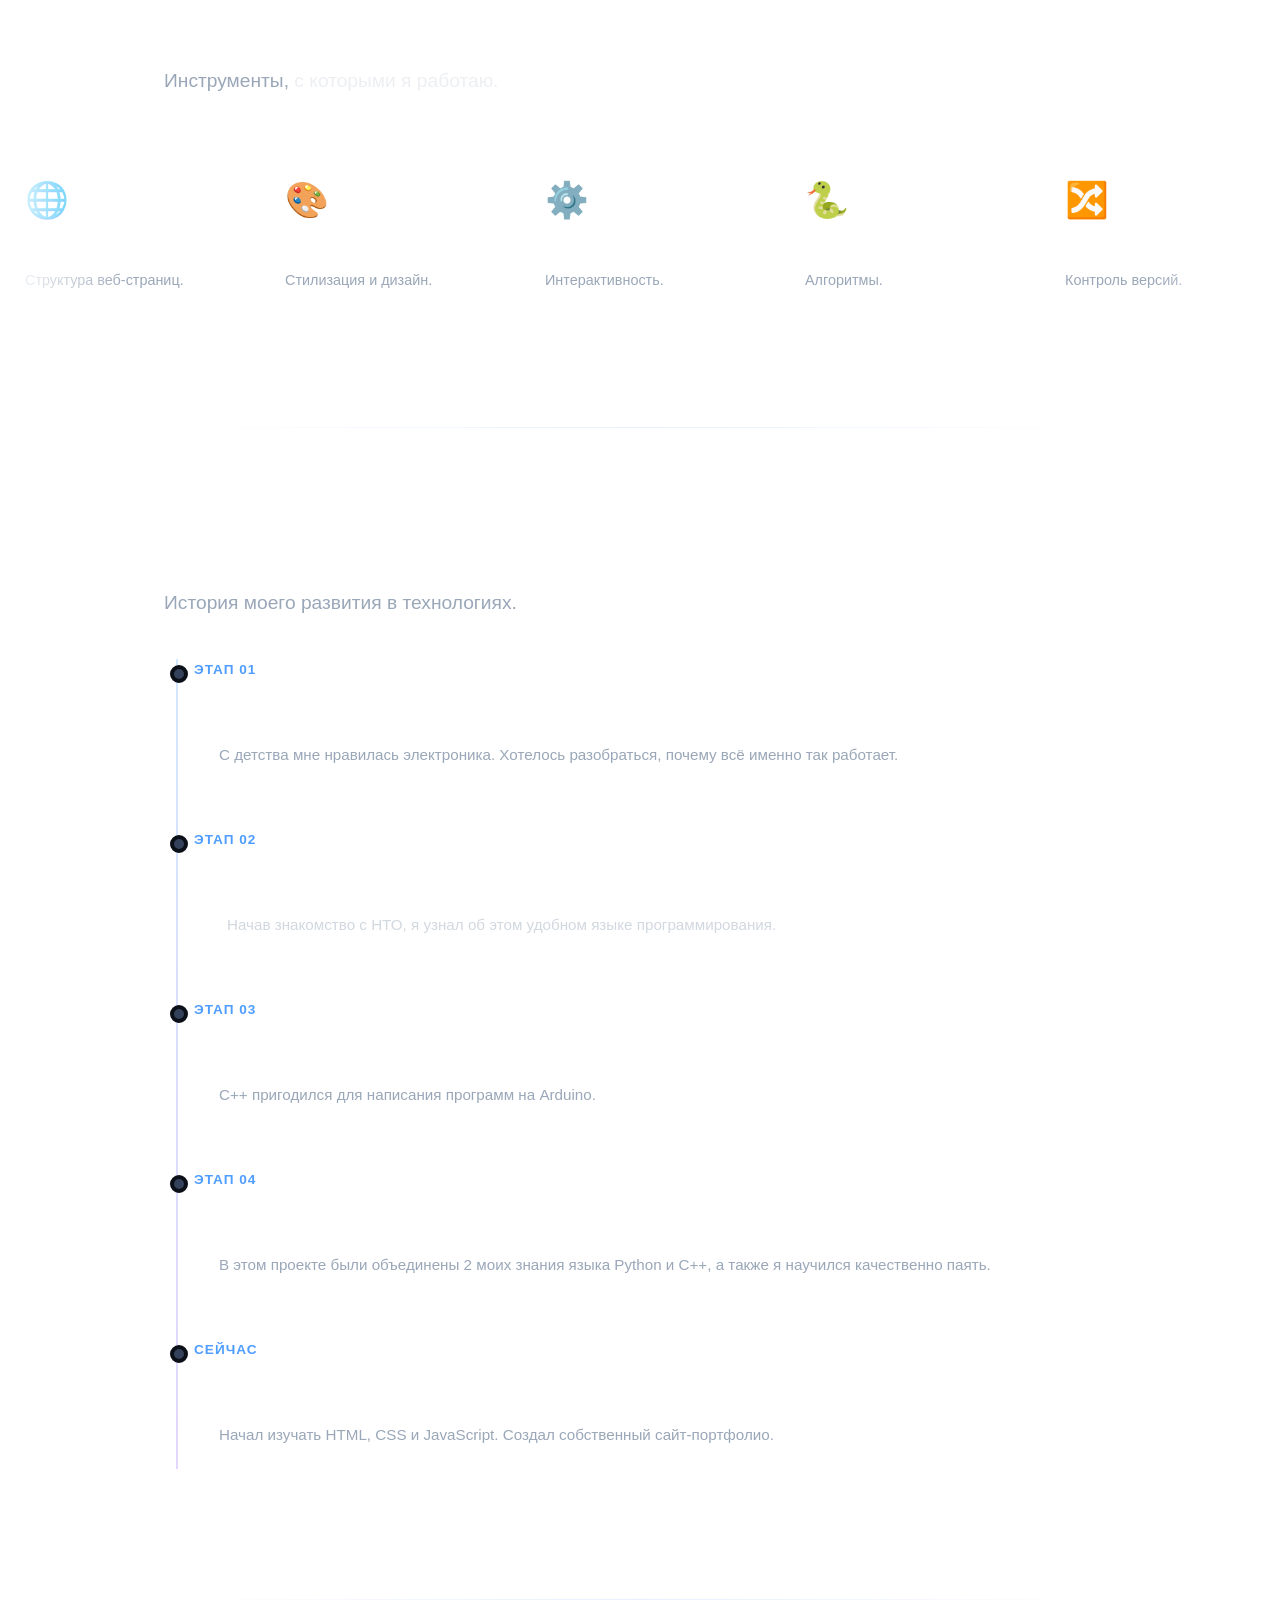
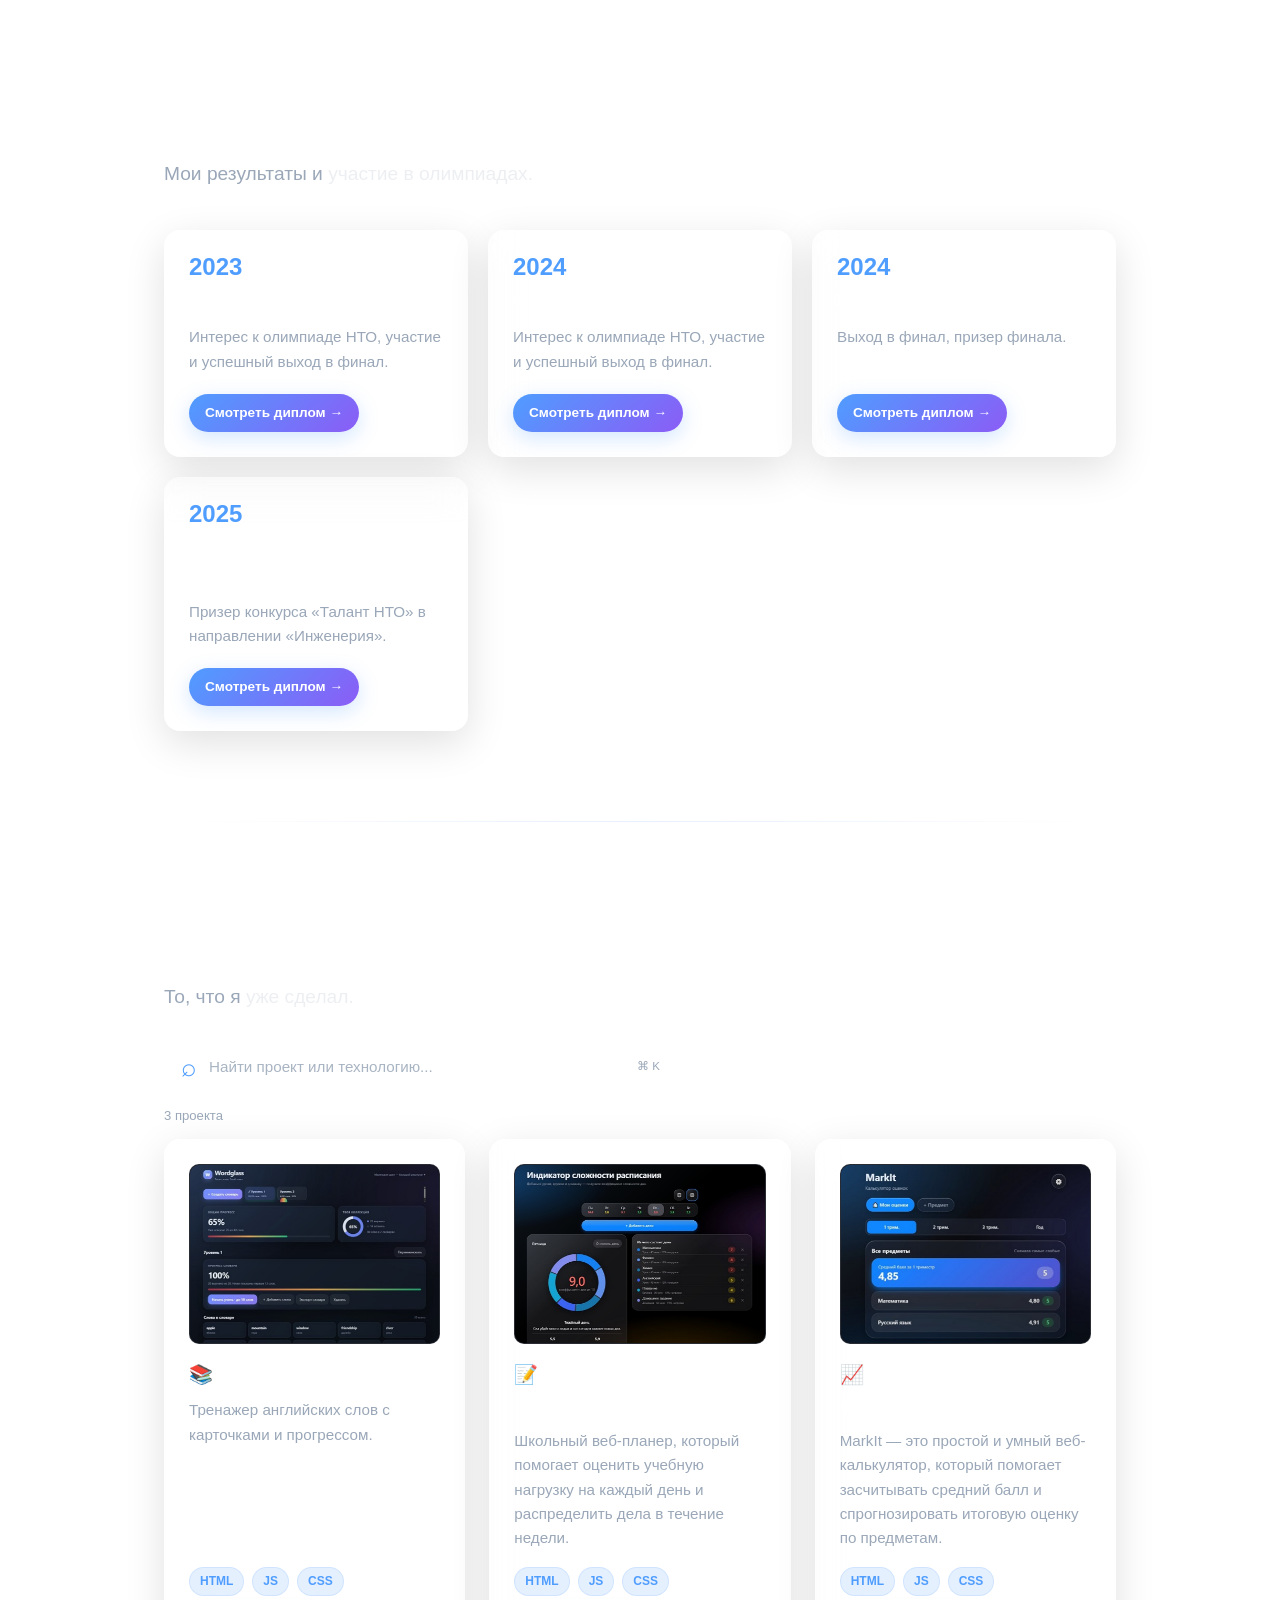
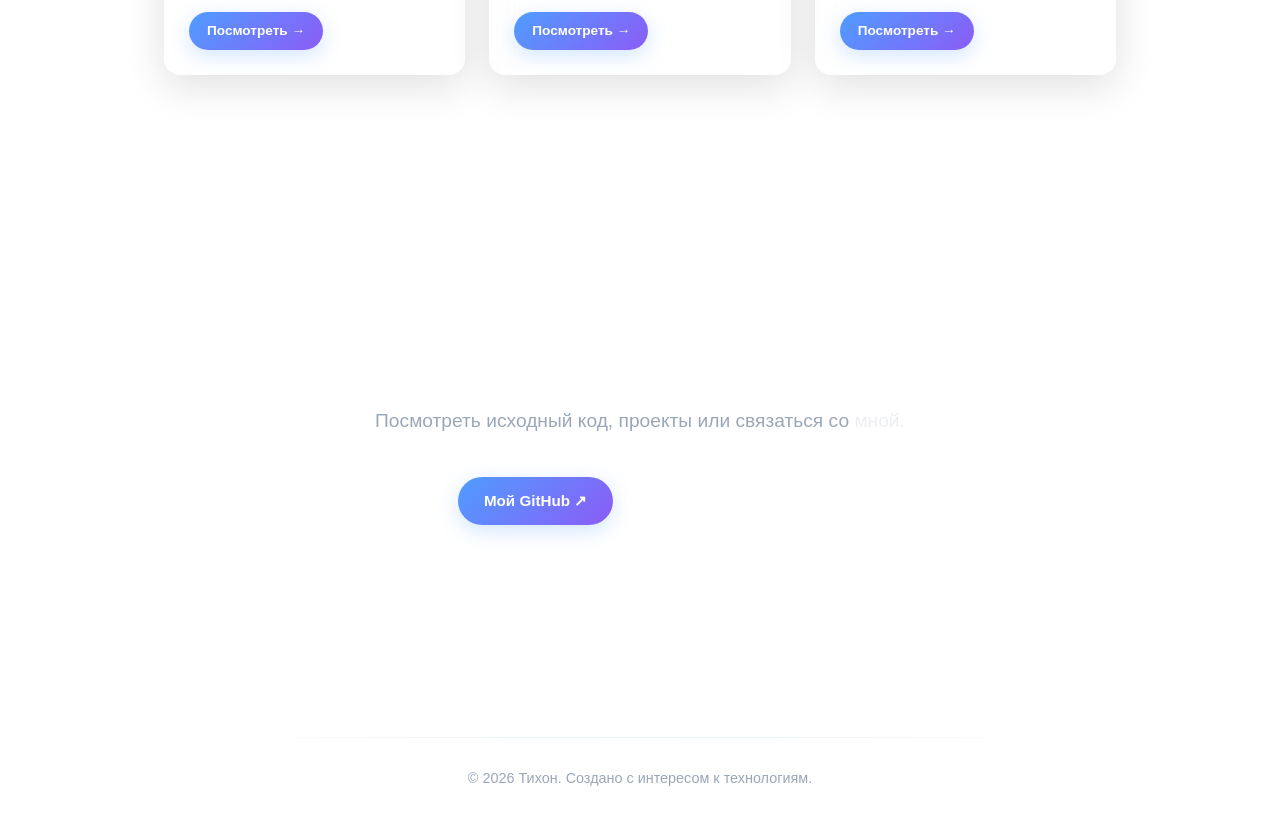
==== commit a42b4b91: "Enable premium 3D portfolio experience" ====
--- a/index.html
+++ b/index.html
@@ -18,6 +18,7 @@
   <meta name="twitter:card" content="summary_large_image">
   <link rel="stylesheet" href="style.css">
   <link rel="stylesheet" href="fx.css">
+  <link rel="stylesheet" href="showcase.css">
 </head>
 <body>
 
@@ -301,5 +302,6 @@
   <script src="data.js"></script>
   <script src="script.js"></script>
   <script src="fx.js"></script>
+  <script src="showcase.js"></script>
 </body>
 </html>
--- a/style.css
+++ b/style.css
@@ -452,3 +452,14 @@
     transition-duration: 0.01ms !important;
   }
 }
+
+/* Ненавязчивый поиск по проектам */
+.project-search { display:flex; align-items:center; gap:12px; width:min(100%,520px); min-height:52px; margin:-12px 0 12px; padding:0 16px; border:1px solid var(--border); border-radius:14px; background:rgba(255,255,255,.045); transition:border-color .2s,background .2s,box-shadow .2s; }
+.project-search:focus-within { border-color:rgba(79,157,255,.65); background:rgba(255,255,255,.07); box-shadow:0 0 0 3px rgba(79,157,255,.09); }
+.project-search-icon { color:var(--accent); font-size:1.65rem; line-height:1; }
+.project-search input { min-width:0; flex:1; border:0; outline:0; background:transparent; color:var(--text); font:inherit; font-size:.95rem; }
+.project-search input::placeholder { color:var(--muted); opacity:.85; }
+.project-search-hint { color:var(--muted); border:1px solid var(--border); border-radius:6px; padding:2px 6px; font-size:.72rem; white-space:nowrap; }
+.project-search-count { min-height:22px; margin:0 0 12px; color:var(--muted); font-size:.82rem; }
+.project[hidden] { display:none !important; }
+@media (max-width:600px) { .project-search { width:100%; } .project-search-hint { display:none; } }
--- a/showcase.css
+++ b/showcase.css
@@ -0,0 +1,157 @@
+/* Premium portfolio layer — progressive enhancement over the existing site */
+:root {
+  --showcase-cyan: #72d5ff;
+  --showcase-violet: #9c8cff;
+  --showcase-glow: rgba(89, 164, 255, .28);
+}
+body { isolation: isolate; }
+.hero { min-height: min(900px, 100svh); overflow: clip; }
+.hero .container {
+  width: min(1240px, 100%);
+  max-width: 1240px;
+  display: grid;
+  grid-template-columns: minmax(0, 1.05fr) minmax(320px, .95fr);
+  align-items: center;
+  gap: clamp(20px, 5vw, 80px);
+}
+.hero-content { position: relative; z-index: 2; max-width: 720px; }
+.hero-label { display: inline-flex; align-items: center; gap: 10px; }
+.hero-label::before {
+  content: ""; width: 7px; height: 7px; border-radius: 50%;
+  background: #78e6b2; box-shadow: 0 0 14px #78e6b2;
+}
+.hero h1 { font-size: clamp(3.2rem, 7vw, 6.7rem); letter-spacing: -.075em; }
+.hero p { max-width: 540px; font-size: clamp(1.05rem, 1.5vw, 1.25rem); }
+.hero-scene {
+  position: relative; width: min(100%, 540px); aspect-ratio: 1;
+  justify-self: end; perspective: 1100px; isolation: isolate;
+  transform-style: preserve-3d; contain: layout paint;
+}
+.hero-scene::before {
+  content: ""; position: absolute; inset: 12%; border-radius: 50%;
+  background: radial-gradient(circle, rgba(77,151,255,.22), rgba(115,83,255,.09) 42%, transparent 70%);
+  filter: blur(28px); transform: translateZ(-100px); animation: scene-breathe 7s ease-in-out infinite;
+}
+.scene-grid {
+  position: absolute; inset: 8%; border-radius: 50%;
+  background: repeating-radial-gradient(circle, transparent 0 35px, rgba(145,185,255,.09) 36px 37px),
+              conic-gradient(from 0deg, transparent, rgba(114,213,255,.13), transparent 35%, rgba(156,140,255,.12), transparent 75%);
+  mask-image: radial-gradient(circle, #000 38%, transparent 72%);
+  transform: rotateX(68deg) rotateZ(-18deg) translateZ(-50px);
+  animation: grid-drift 28s linear infinite;
+}
+.scene-core {
+  position: absolute; inset: 23%; border-radius: 50%;
+  transform-style: preserve-3d; transform: rotateX(-18deg) rotateY(24deg);
+  animation: core-float 8s ease-in-out infinite;
+}
+.core-sphere {
+  position: absolute; inset: 12%; border-radius: 50%;
+  background:
+    radial-gradient(circle at 32% 25%, rgba(255,255,255,.95), transparent 8%),
+    radial-gradient(circle at 35% 30%, #a7eaff 0, #548dff 20%, #4936a5 48%, #10182d 76%);
+  box-shadow: inset -24px -30px 55px rgba(0,0,0,.65), inset 12px 12px 28px rgba(255,255,255,.25),
+              0 0 55px rgba(91,151,255,.42), 0 0 130px rgba(103,83,255,.2);
+  transform: translateZ(18px);
+}
+.core-sphere::after {
+  content: ""; position: absolute; inset: 8%; border-radius: inherit;
+  border: 1px solid rgba(255,255,255,.32); filter: blur(.3px);
+}
+.core-ring {
+  position: absolute; inset: -5%; border: 1px solid rgba(155,205,255,.62);
+  border-radius: 50%; box-shadow: 0 0 18px rgba(101,174,255,.2), inset 0 0 18px rgba(101,174,255,.1);
+}
+.core-ring.ring-a { transform: rotateX(72deg) rotateY(-12deg) rotateZ(-28deg); }
+.core-ring.ring-b { inset: -17%; transform: rotateY(72deg) rotateX(18deg) rotateZ(22deg); border-color: rgba(180,157,255,.55); }
+.core-ring.ring-c { inset: -29%; transform: rotateX(76deg) rotateZ(62deg); border-style: dashed; opacity: .55; }
+.scene-orbit {
+  position: absolute; width: 13px; height: 13px; border-radius: 50%;
+  background: #d8f6ff; box-shadow: 0 0 12px 4px rgba(114,213,255,.65);
+}
+.scene-orbit.orbit-a { top: 16%; left: 26%; }
+.scene-orbit.orbit-b { right: 12%; bottom: 29%; width: 8px; height: 8px; background: #c4b5ff; box-shadow: 0 0 15px 5px rgba(156,140,255,.7); }
+.scene-caption {
+  position: absolute; right: 3%; bottom: 11%; color: rgba(220,232,255,.7);
+  font-size: .7rem; letter-spacing: .22em; text-transform: uppercase;
+}
+.scene-caption::before { content: ""; display: inline-block; width: 28px; height: 1px; vertical-align: middle; margin-right: 10px; background: var(--showcase-cyan); }
+.hero-meta {
+  display: flex; flex-wrap: wrap; gap: 10px; margin-top: 28px;
+}
+.hero-meta span {
+  padding: 8px 13px; border: 1px solid rgba(255,255,255,.12);
+  border-radius: 99px; color: #c5d2e5; background: rgba(255,255,255,.045);
+  font-size: .78rem; letter-spacing: .02em; backdrop-filter: blur(12px);
+}
+.hero .btn { position: relative; overflow: hidden; }
+.hero .btn::after {
+  content: ""; position: absolute; inset: -80% auto -80% -35%; width: 25%;
+  background: rgba(255,255,255,.35); transform: rotate(25deg); transition: left .7s;
+}
+.hero .btn:hover::after { left: 120%; }
+.section-title { letter-spacing: -.045em; }
+#skills, #map, #achievements, #projects { position: relative; }
+#skills::before, #map::before, #achievements::before, #projects::before {
+  content: ""; position: absolute; top: 0; left: 50%; width: min(900px, 80%);
+  height: 1px; transform: translateX(-50%);
+  background: linear-gradient(90deg, transparent, rgba(135,177,255,.2), transparent);
+}
+.project, .achievement, .map-card, .skill {
+  transform-style: preserve-3d; backface-visibility: hidden;
+  transition: border-color .35s, background-color .35s, box-shadow .35s;
+}
+.project, .achievement {
+  position: relative; overflow: hidden;
+  box-shadow: 0 12px 40px rgba(0,0,0,.12);
+}
+.project::after, .achievement::after {
+  content: ""; position: absolute; inset: 0; pointer-events: none; opacity: 0;
+  background: radial-gradient(450px circle at var(--card-x,50%) var(--card-y,50%), rgba(125,190,255,.14), transparent 62%);
+  transition: opacity .35s;
+}
+.project:hover::after, .achievement:hover::after { opacity: 1; }
+.project:hover, .achievement:hover {
+  border-color: rgba(120,181,255,.42);
+  box-shadow: 0 24px 65px rgba(0,0,0,.28), 0 0 35px rgba(83,139,255,.08);
+}
+.project-image { position: relative; }
+.project-image::after {
+  content: ""; position: absolute; inset: 0;
+  background: linear-gradient(140deg, rgba(125,190,255,.13), transparent 45%, rgba(0,0,0,.18));
+  pointer-events: none;
+}
+.project-image img { transition: transform .8s cubic-bezier(.2,.7,.2,1), filter .5s; }
+.project:hover .project-image img { filter: saturate(1.12); }
+.tag { border: 1px solid rgba(111,170,255,.18); }
+.map-item { transition: transform .5s ease; }
+.map-item.passed .map-card { border-color: rgba(105,170,255,.28); }
+footer { position: relative; }
+footer::before {
+  content: ""; position: absolute; top: 0; left: 50%; width: min(900px, 80%);
+  height: 1px; transform: translateX(-50%);
+  background: linear-gradient(90deg, transparent, rgba(135,177,255,.2), transparent);
+}
+@keyframes core-float {
+  0%,100% { transform: translate3d(0,0,0) rotateX(-18deg) rotateY(24deg); }
+  50% { transform: translate3d(0,-13px,24px) rotateX(-10deg) rotateY(42deg); }
+}
+@keyframes grid-drift { to { transform: rotateX(68deg) rotateZ(342deg) translateZ(-50px); } }
+@keyframes scene-breathe { 0%,100% { opacity:.55; transform:scale(.92) translateZ(-100px); } 50% { opacity:1; transform:scale(1.08) translateZ(-100px); } }
+@media (max-width: 820px) {
+  .hero { min-height: auto; padding: 150px 0 70px; }
+  .hero .container { grid-template-columns: 1fr; gap: 4px; }
+  .hero-content { max-width: 720px; }
+  .hero-scene { width: min(78vw, 420px); justify-self: center; margin: -8px auto -28px; }
+  .scene-caption { bottom: 5%; }
+}
+@media (max-width: 520px) {
+  .hero { padding-top: 125px; }
+  .hero h1 { font-size: clamp(3rem, 15vw, 4.4rem); }
+  .hero-scene { width: min(88vw, 360px); }
+  .hero-meta { gap: 7px; }
+  .hero-meta span { font-size: .72rem; padding: 7px 10px; }
+}
+@media (prefers-reduced-motion: reduce) {
+  .scene-grid, .scene-core, .hero-scene::before { animation: none !important; }
+}
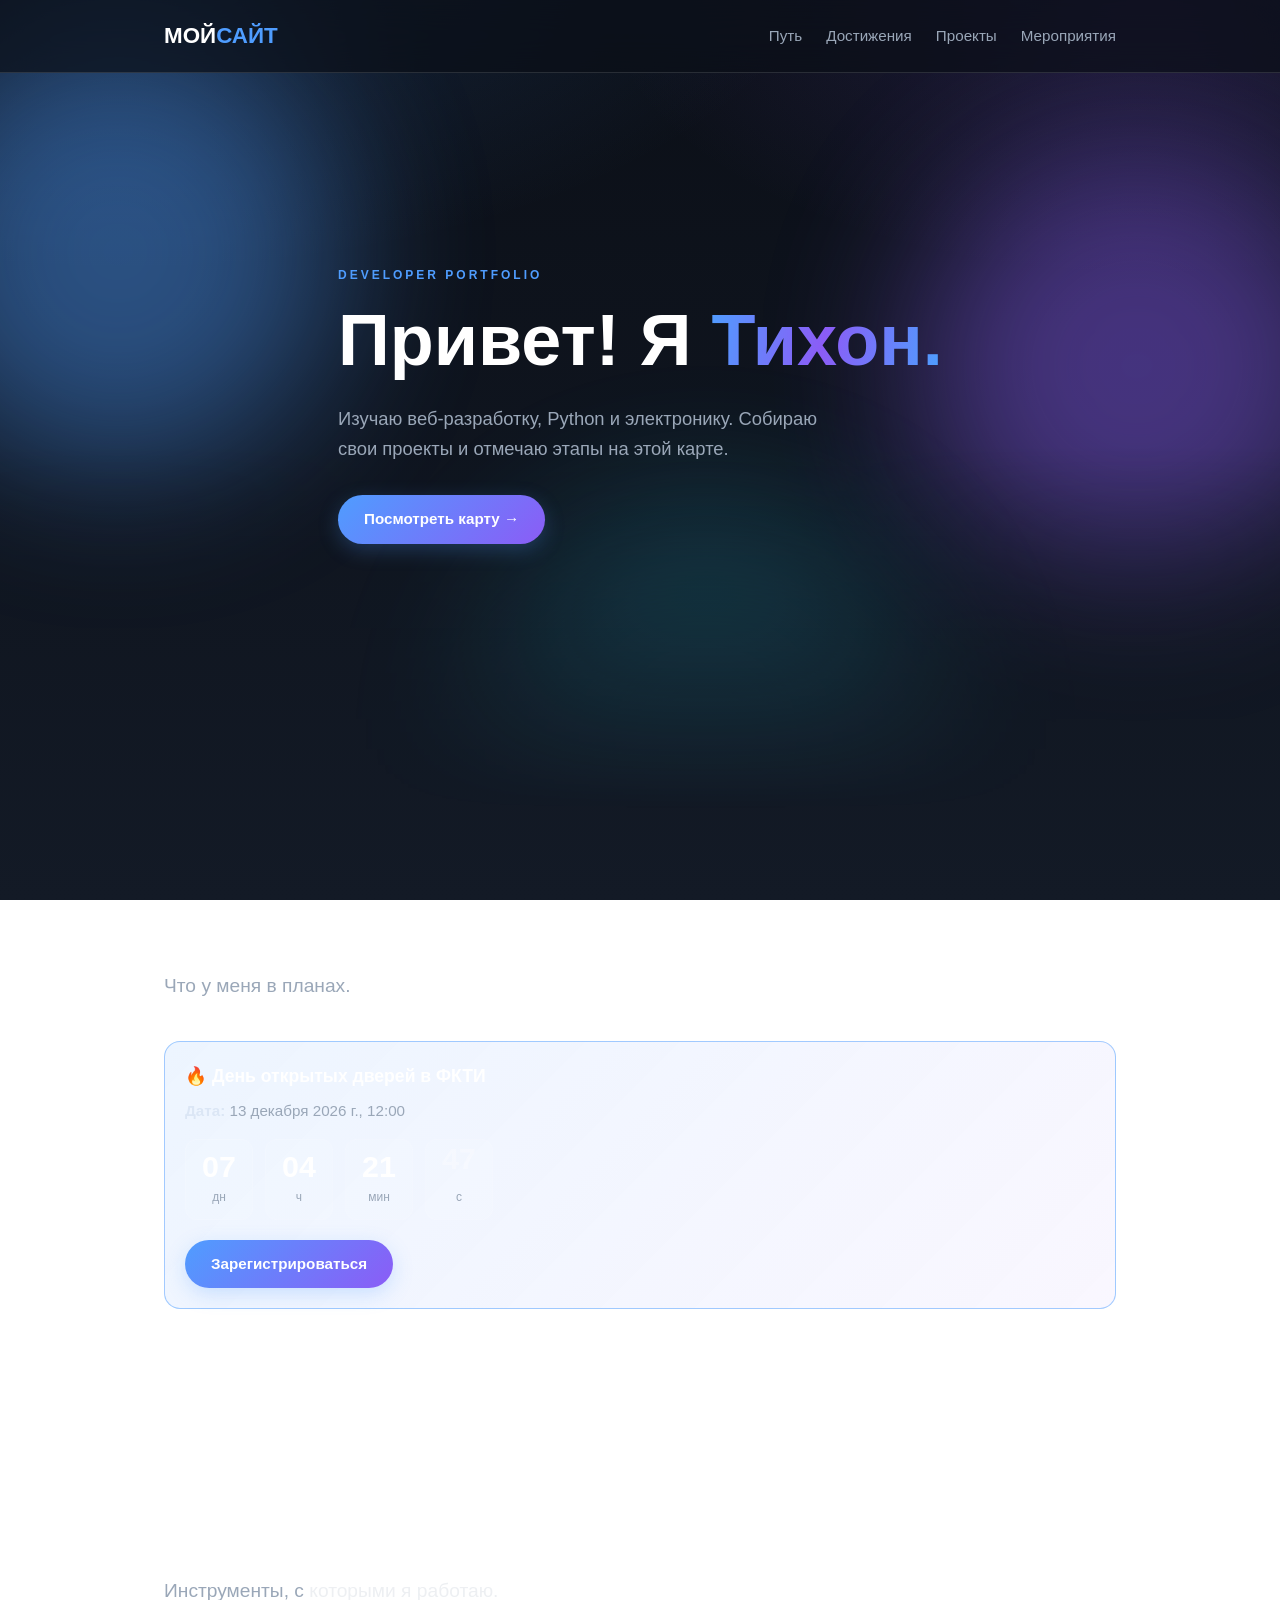
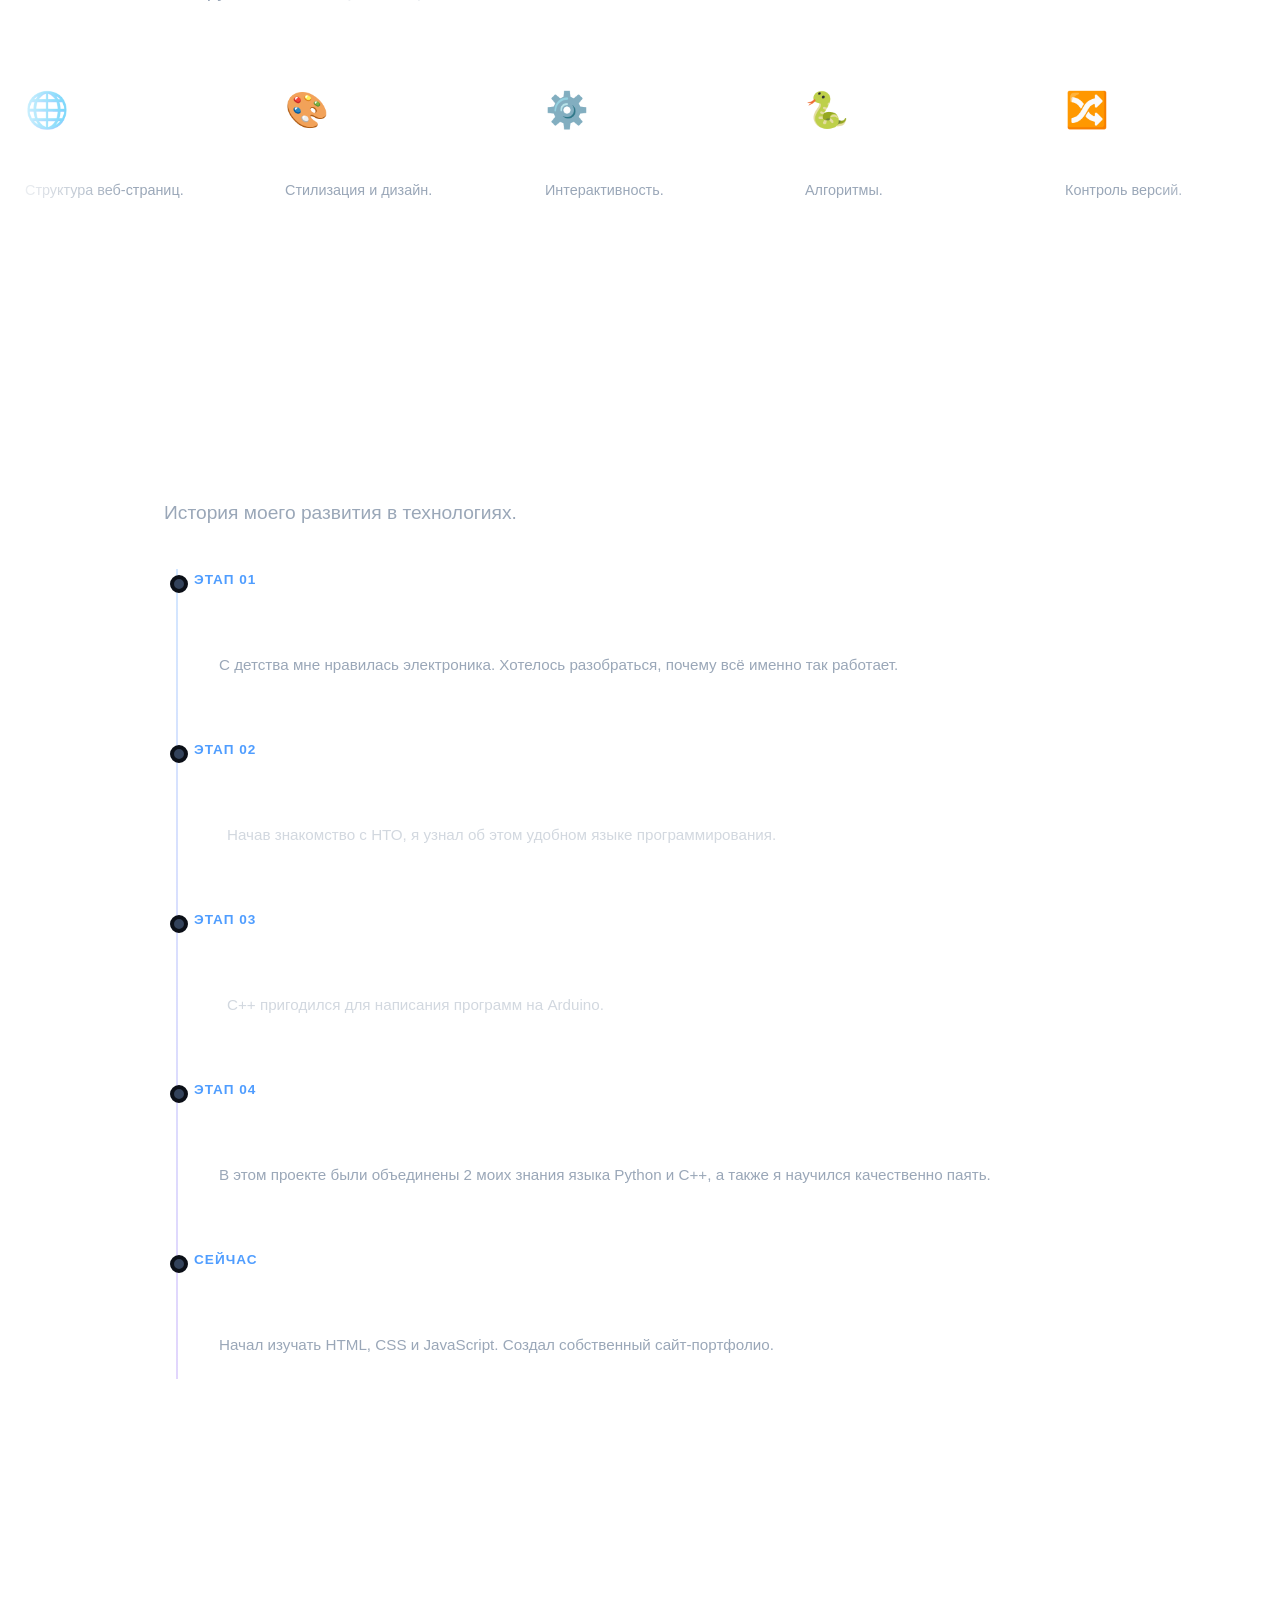
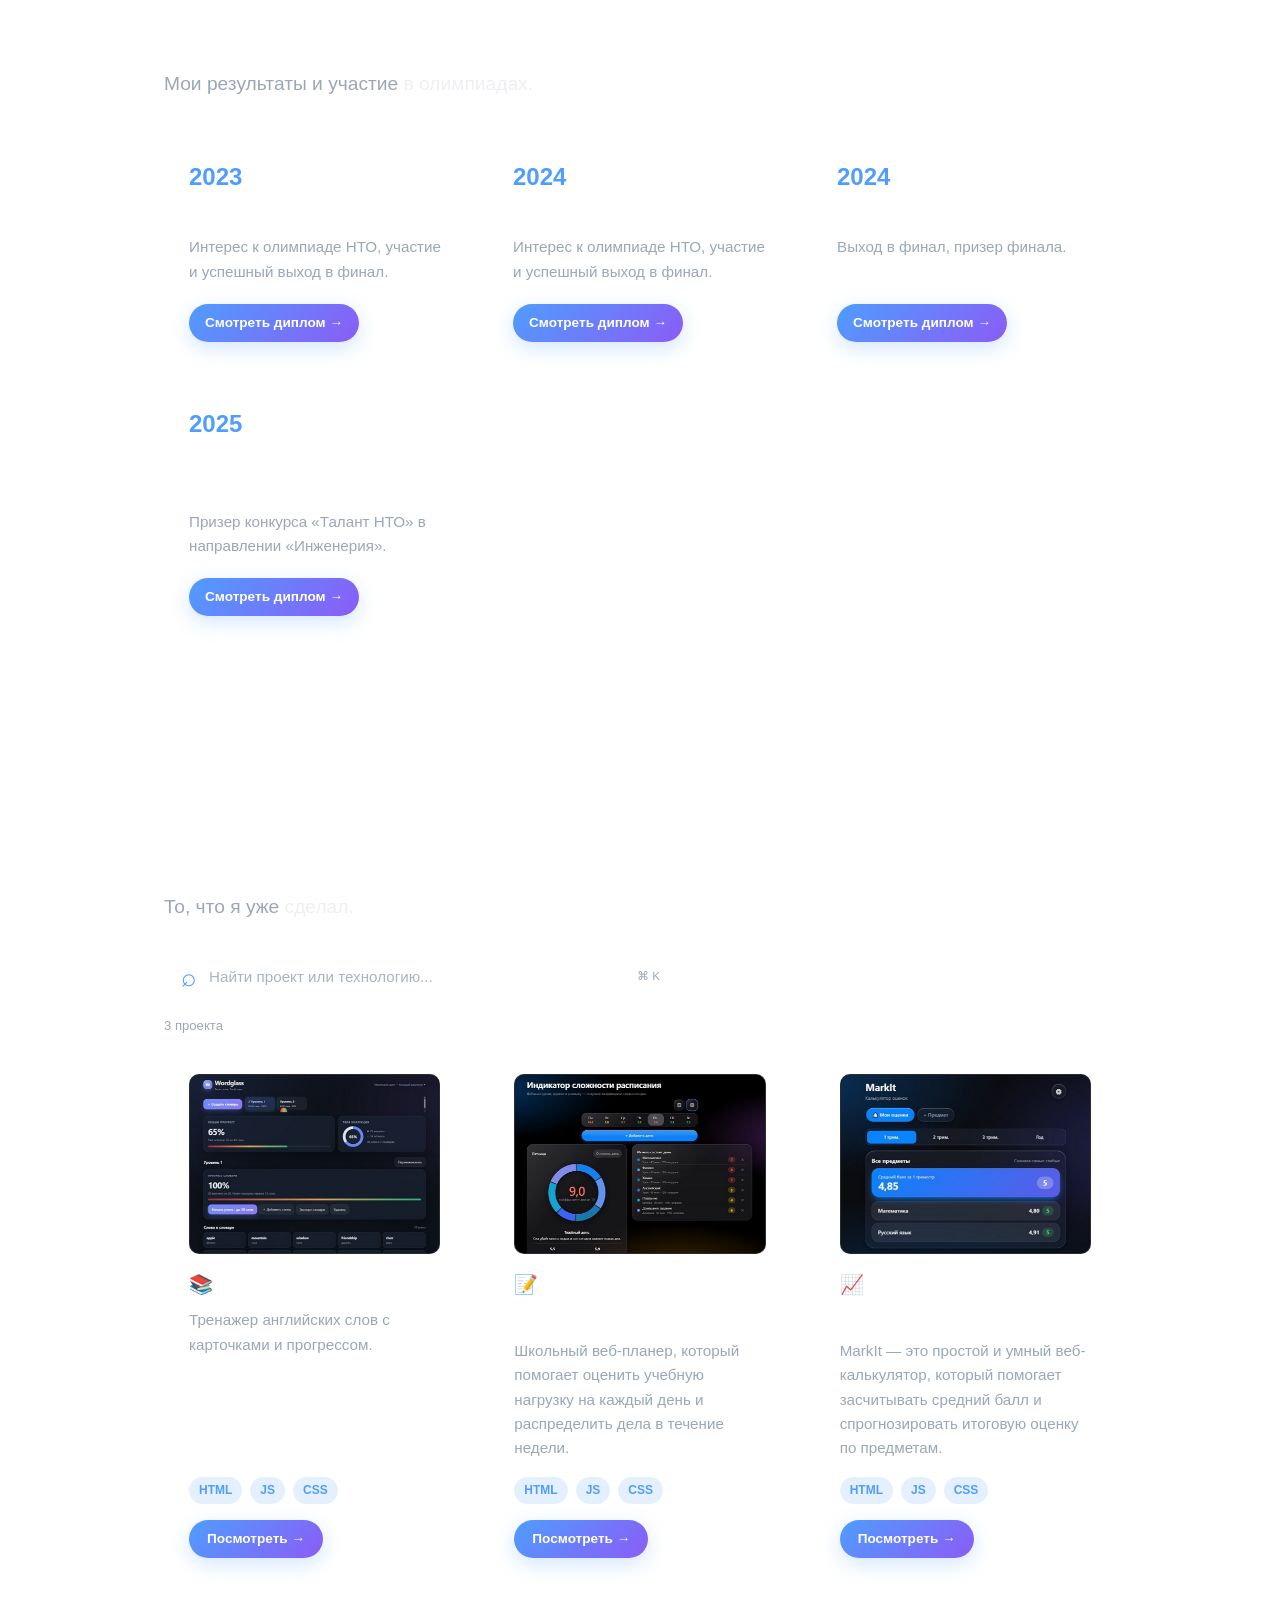
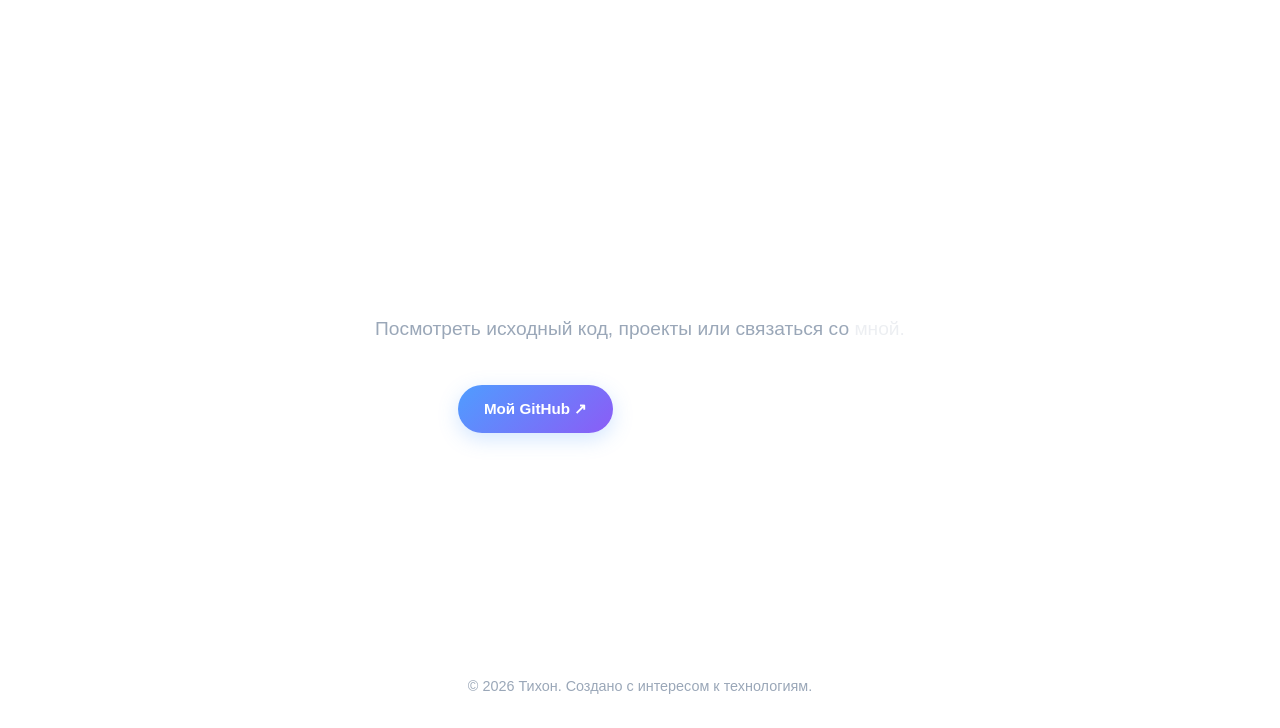
==== commit bb5e23c4: "Revert initial portfolio effects experiment" ====
--- a/index.html
+++ b/index.html
@@ -18,7 +18,6 @@
   <meta name="twitter:card" content="summary_large_image">
   <link rel="stylesheet" href="style.css">
   <link rel="stylesheet" href="fx.css">
-  <link rel="stylesheet" href="showcase.css">
 </head>
 <body>
 
@@ -302,6 +301,5 @@
   <script src="data.js"></script>
   <script src="script.js"></script>
   <script src="fx.js"></script>
-  <script src="showcase.js"></script>
 </body>
 </html>
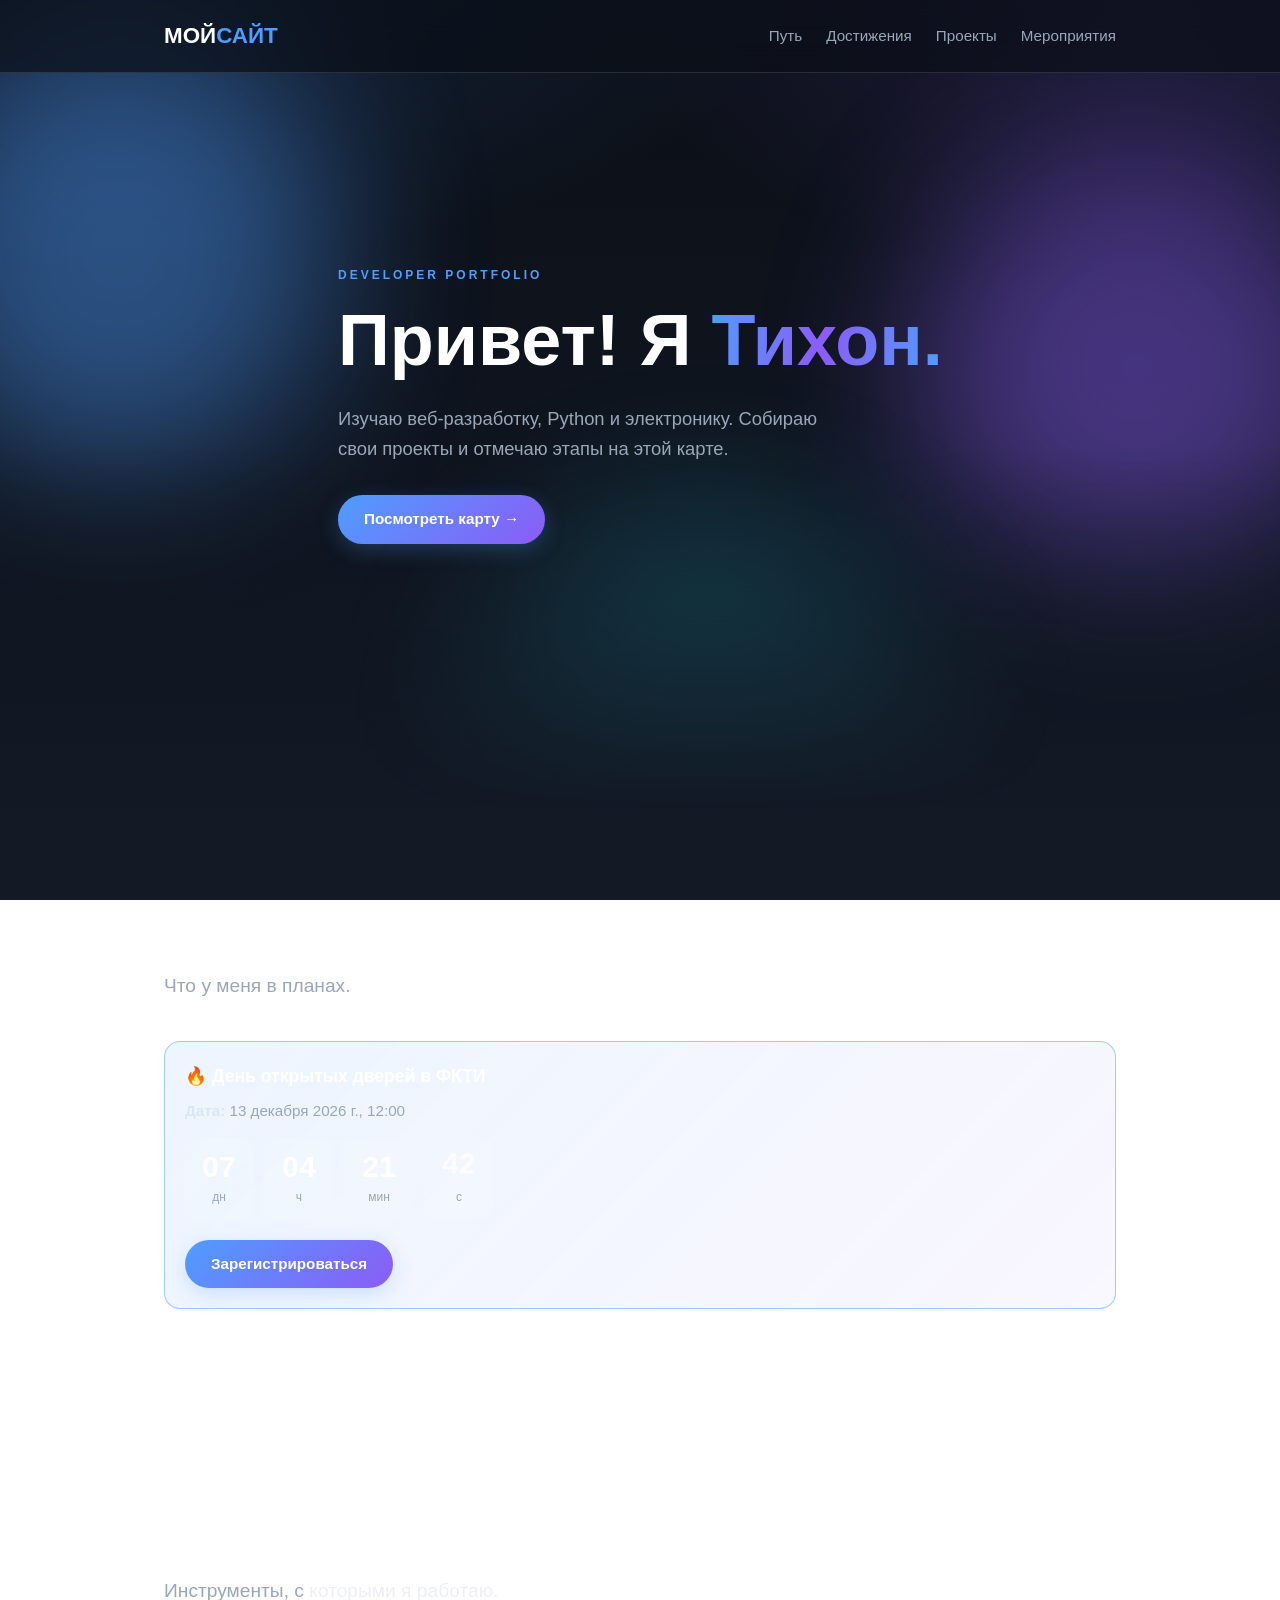
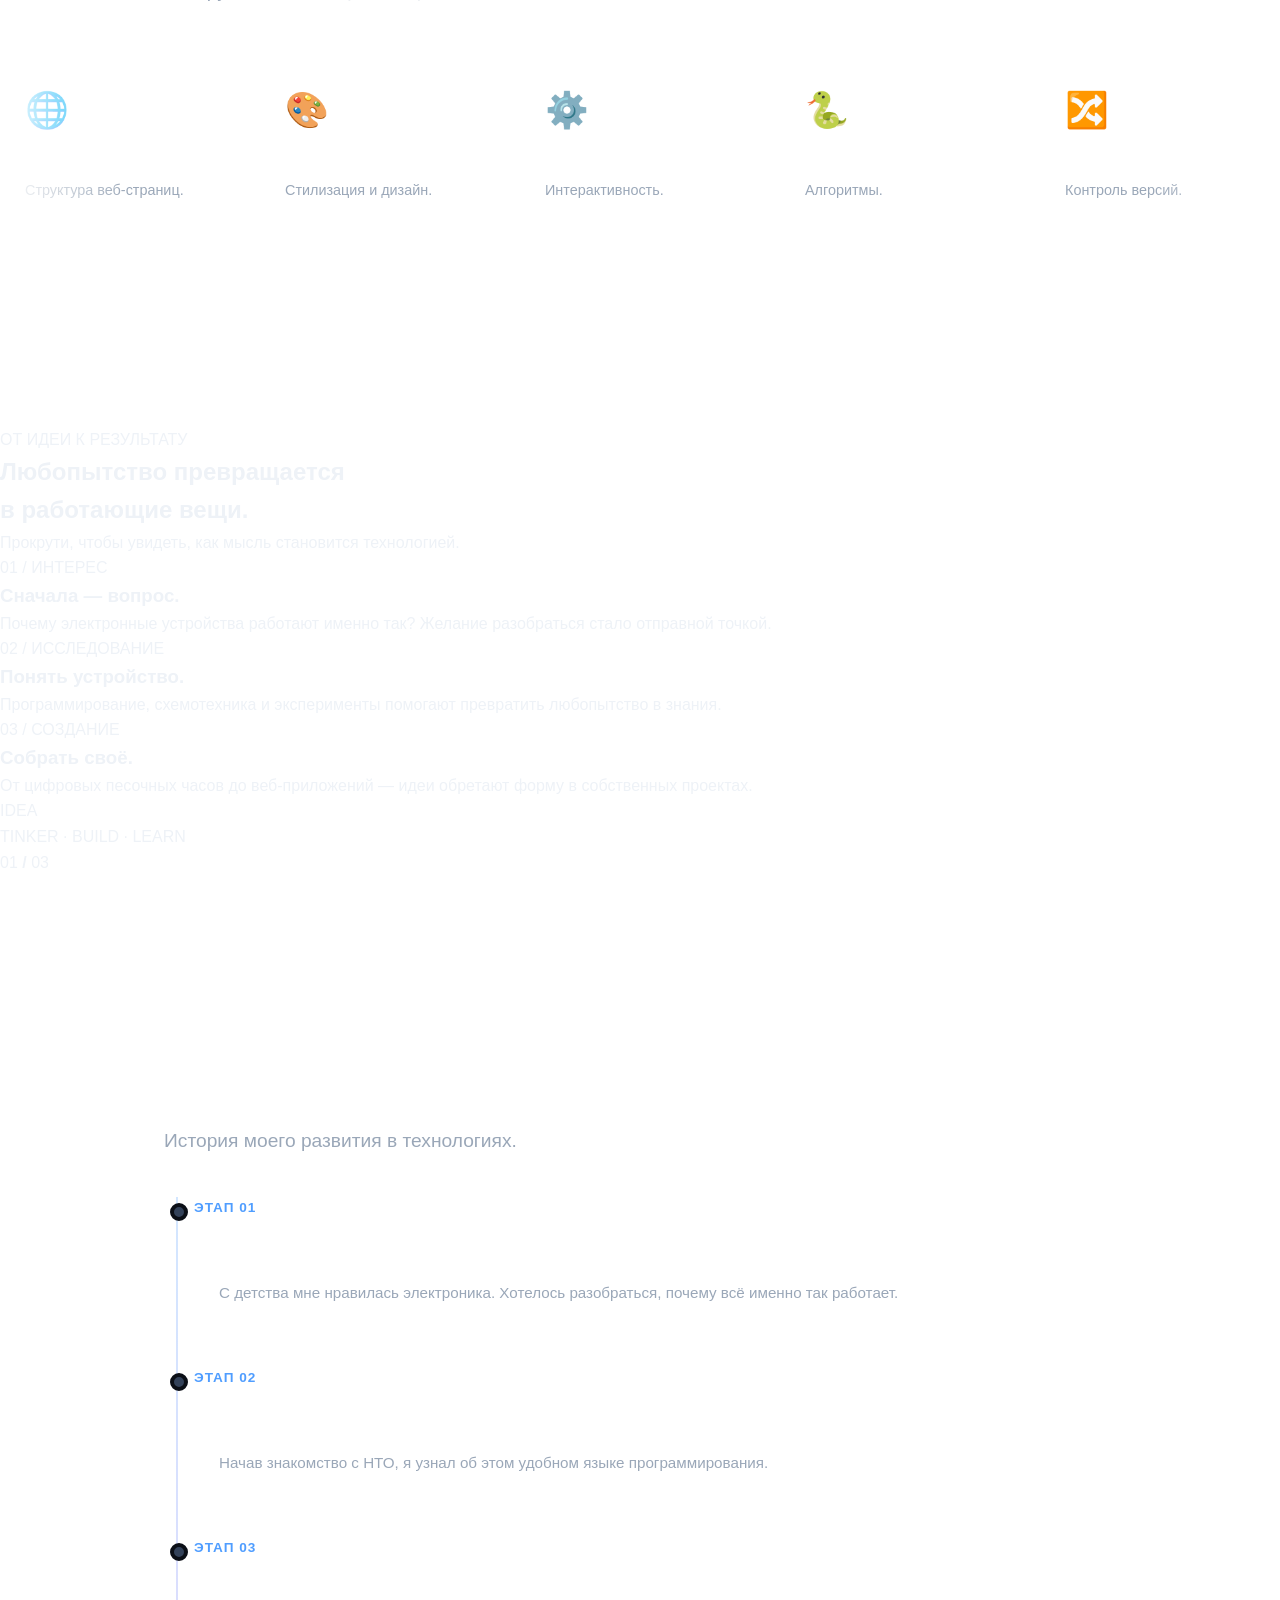
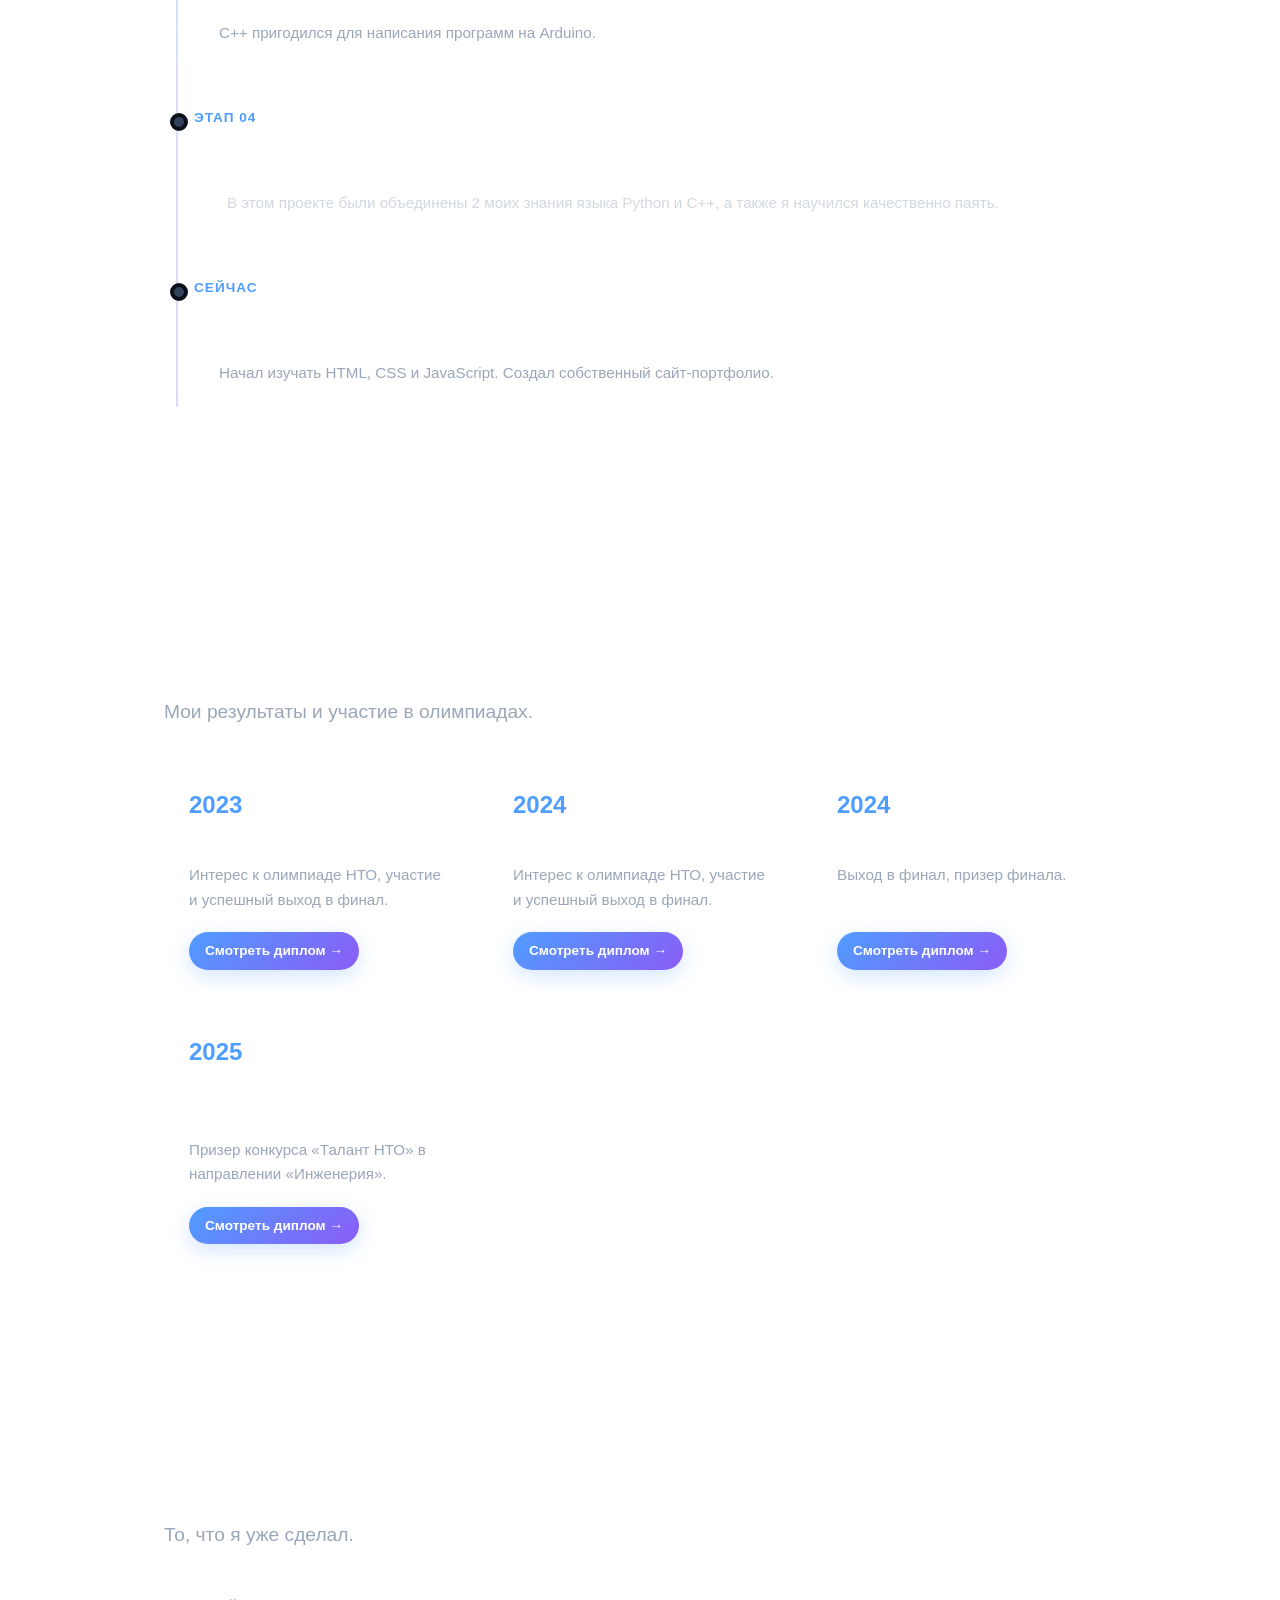
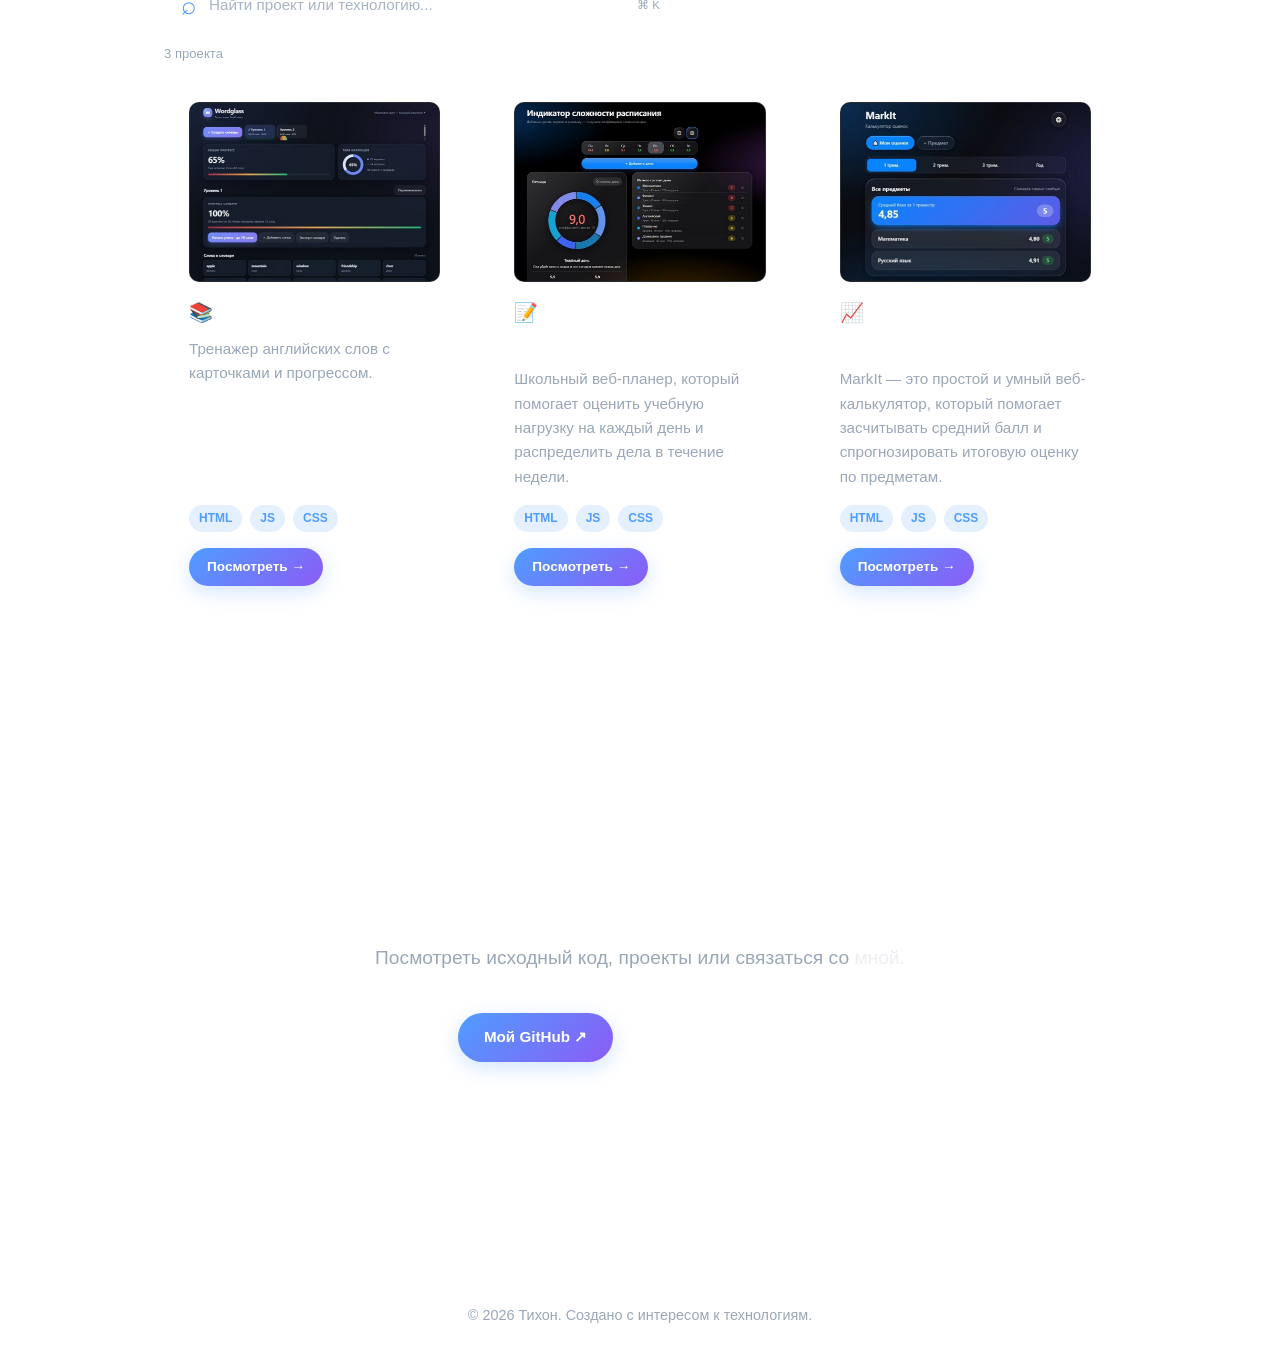
==== commit ae952120: "Add scroll-driven portfolio story section" ====
--- a/index.html
+++ b/index.html
@@ -112,6 +112,47 @@
       </div>
     </section>
 
+
+    <!-- КИНОМАТИЧЕСКАЯ СЦЕНА: от идеи к устройству -->
+    <section class="story" id="story" aria-label="От идеи к устройству">
+      <div class="story-intro">
+        <span class="story-kicker">ОТ ИДЕИ К РЕЗУЛЬТАТУ</span>
+        <h2>Любопытство превращается<br><span>в работающие вещи.</span></h2>
+        <p>Прокрути, чтобы увидеть, как мысль становится технологией.</p>
+      </div>
+      <div class="story-track">
+        <div class="story-pin">
+          <div class="story-copy">
+            <article class="story-step is-active" data-step="0">
+              <span>01 / ИНТЕРЕС</span><h3>Сначала — вопрос.</h3>
+              <p>Почему электронные устройства работают именно так? Желание разобраться стало отправной точкой.</p>
+            </article>
+            <article class="story-step" data-step="1">
+              <span>02 / ИССЛЕДОВАНИЕ</span><h3>Понять устройство.</h3>
+              <p>Программирование, схемотехника и эксперименты помогают превратить любопытство в знания.</p>
+            </article>
+            <article class="story-step" data-step="2">
+              <span>03 / СОЗДАНИЕ</span><h3>Собрать своё.</h3>
+              <p>От цифровых песочных часов до веб-приложений — идеи обретают форму в собственных проектах.</p>
+            </article>
+          </div>
+          <div class="story-visual" aria-hidden="true">
+            <div class="story-orbit orbit-a"></div><div class="story-orbit orbit-b"></div>
+            <div class="chip-scene">
+              <div class="chip-layer chip-shadow"></div>
+              <div class="chip-layer chip-board"><i></i><i></i><i></i><i></i></div>
+              <div class="chip-layer chip-core"><span>IDEA</span></div>
+              <div class="chip-layer chip-glass"></div>
+              <div class="chip-pins"></div>
+            </div>
+            <div class="story-caption">TINKER · BUILD · LEARN</div>
+          </div>
+          <div class="story-progress"><i></i></div>
+          <div class="story-counter">01 <b>/</b> 03</div>
+        </div>
+      </div>
+    </section>
+
     <!-- КАРТА ПУТИ -->
     <section id="map">
       <div class="container">
